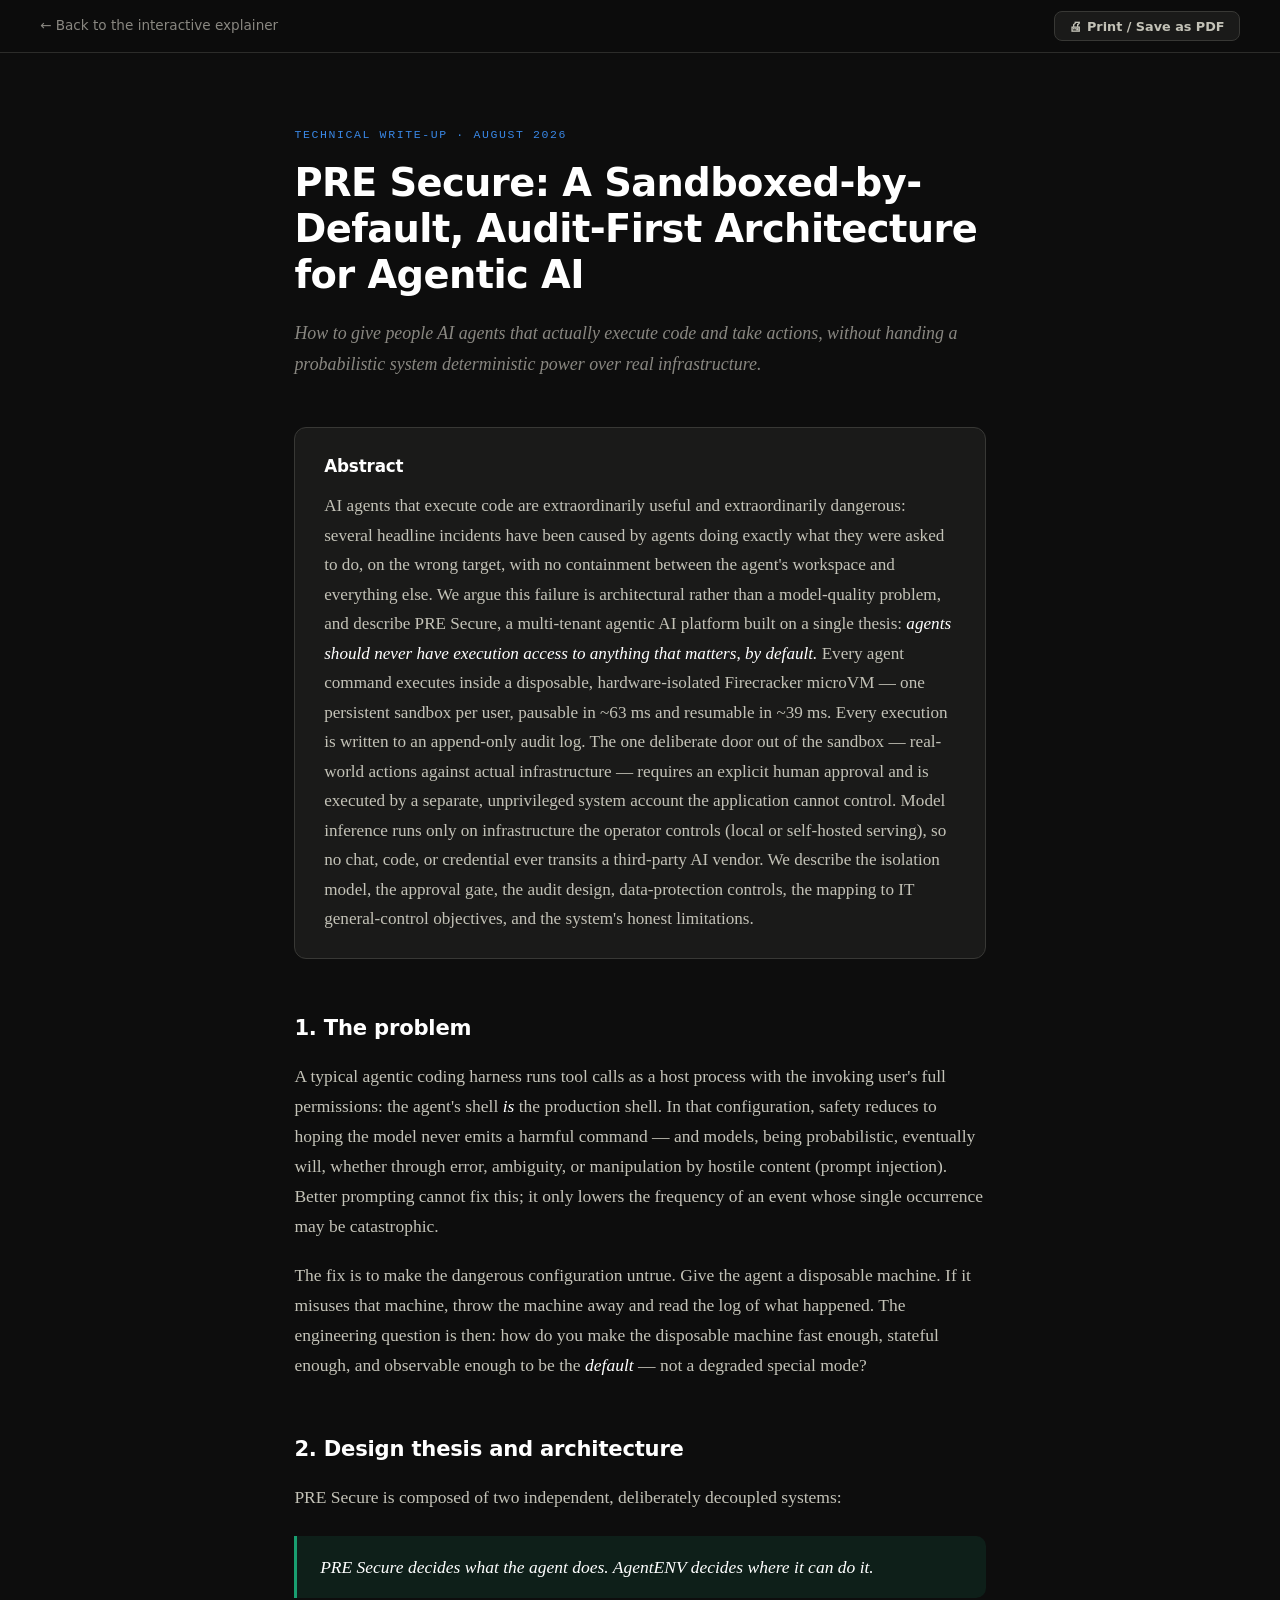
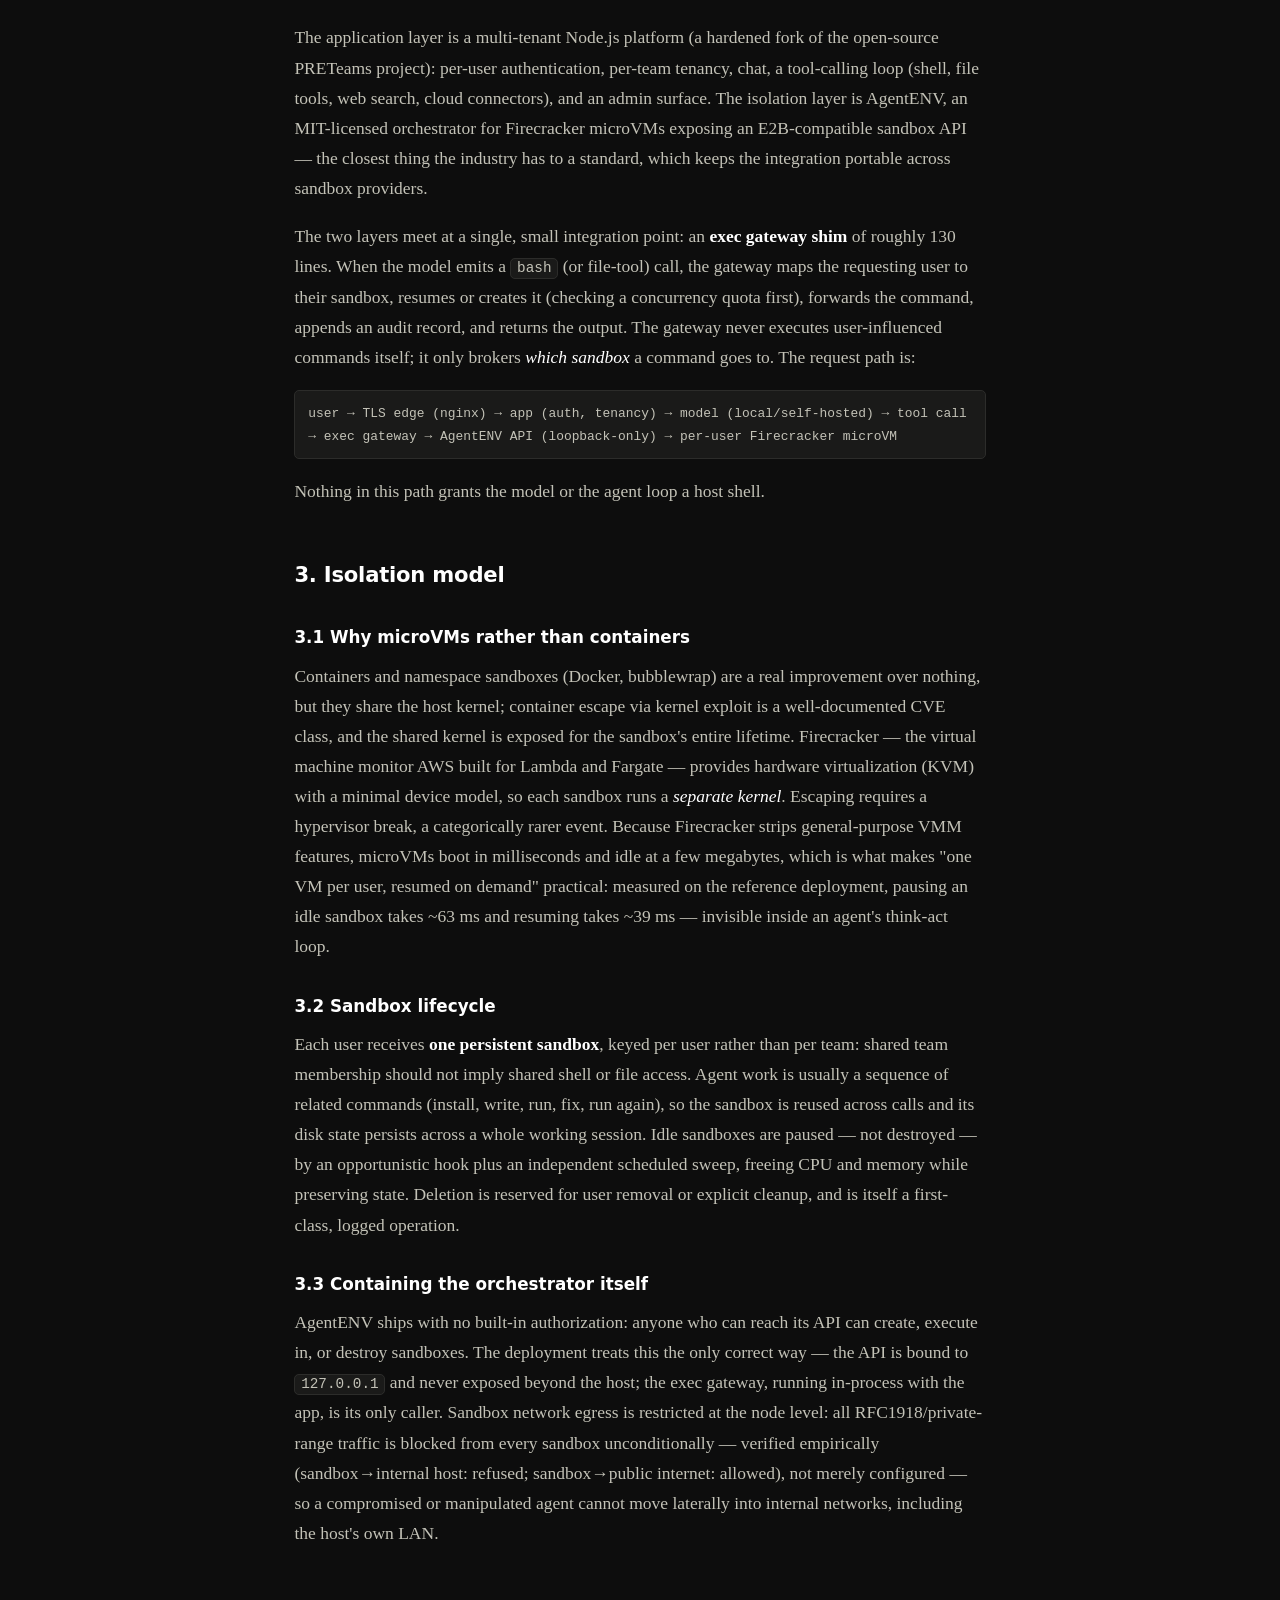
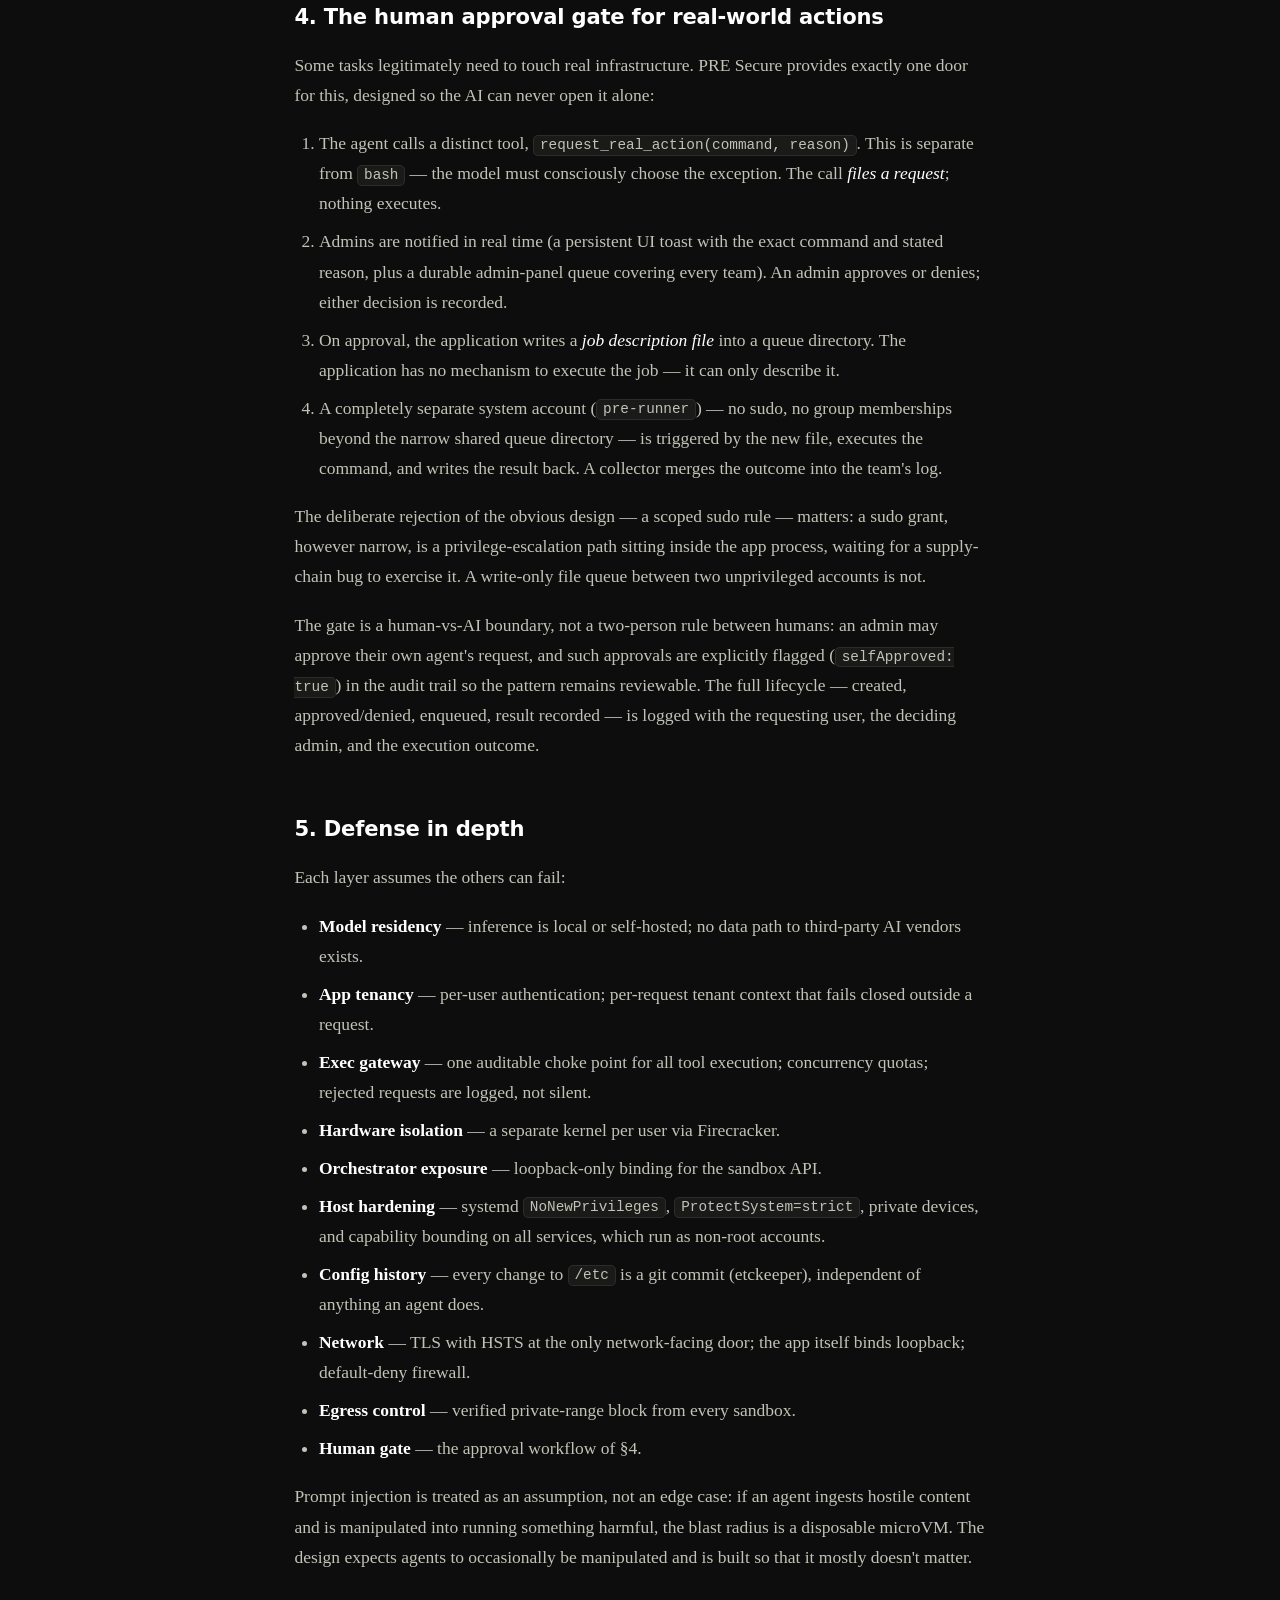
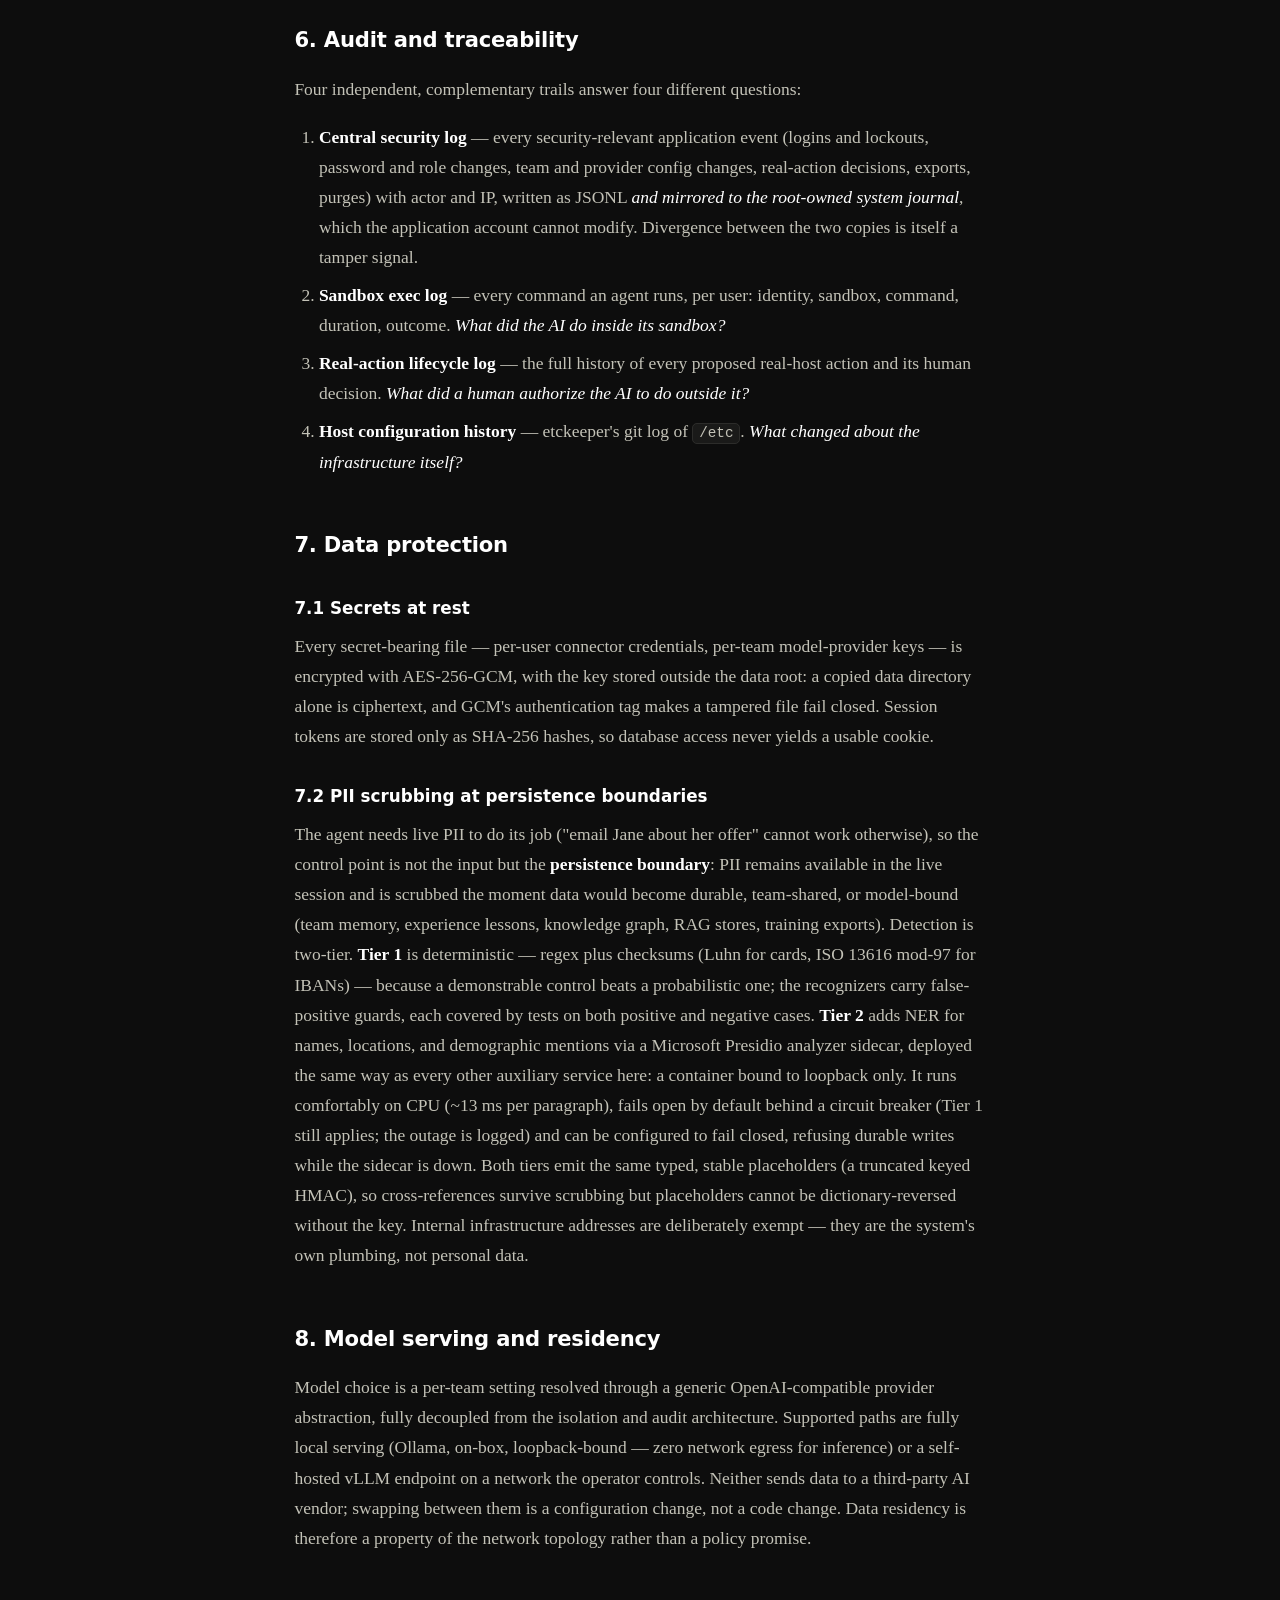
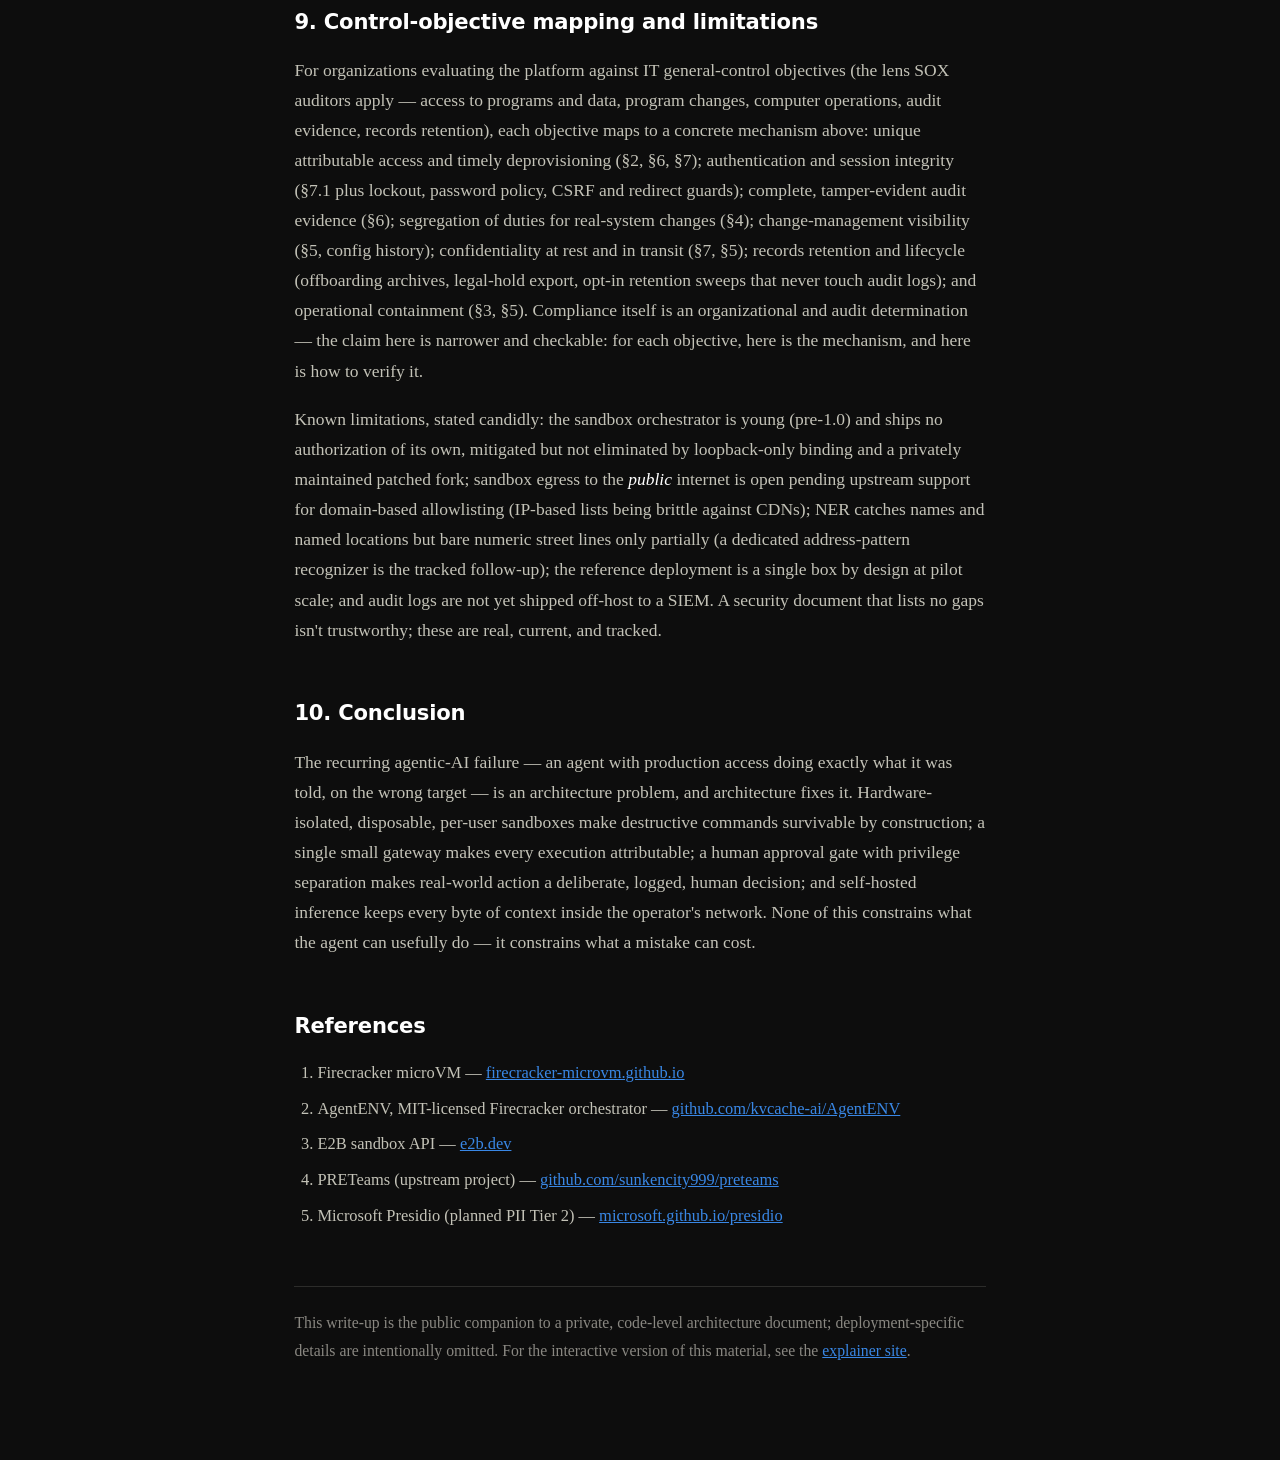
==== paper.html @ 3ce96169 "Tier-2 NER PII scrubbing is now deployed — update data-protection section, scrub demo, paper, and ca" ====
<!DOCTYPE html>
<html lang="en">
<head>
<meta charset="UTF-8">
<meta name="viewport" content="width=device-width, initial-scale=1.0">
<title>PRE Secure: A Sandboxed-by-Default, Audit-First Architecture for Agentic AI</title>
<meta name="description" content="Technical write-up: how PRE Secure gives AI agents real execution capability inside disposable hardware-isolated microVMs, with complete audit trails and a human approval gate for real-world actions.">
<link rel="stylesheet" href="paper.css">
<link rel="icon" href="data:image/svg+xml,%3Csvg xmlns='http://www.w3.org/2000/svg' viewBox='0 0 24 24'%3E%3Cpath fill='%233987e5' d='M12 2l8 3v6c0 5-3.4 9.4-8 11-4.6-1.6-8-6-8-11V5l8-3z'/%3E%3C/svg%3E">
</head>
<body>

<nav class="doc-nav">
  <a href="index.html">← Back to the interactive explainer</a>
  <button class="print-btn" onclick="window.print()">🖨 Print / Save as PDF</button>
</nav>

<article class="doc">

<header class="doc-head">
  <p class="doc-kicker">TECHNICAL WRITE-UP · AUGUST 2026</p>
  <h1>PRE Secure: A Sandboxed-by-Default, Audit-First Architecture for Agentic AI</h1>
  <p class="doc-sub">How to give people AI agents that actually execute code and take actions, without handing a probabilistic system deterministic power over real infrastructure.</p>
</header>

<section class="abstract">
  <h2>Abstract</h2>
  <p>AI agents that execute code are extraordinarily useful and extraordinarily dangerous: several headline incidents have been caused by agents doing exactly what they were asked to do, on the wrong target, with no containment between the agent's workspace and everything else. We argue this failure is architectural rather than a model-quality problem, and describe PRE Secure, a multi-tenant agentic AI platform built on a single thesis: <em>agents should never have execution access to anything that matters, by default.</em> Every agent command executes inside a disposable, hardware-isolated Firecracker microVM — one persistent sandbox per user, pausable in ~63&nbsp;ms and resumable in ~39&nbsp;ms. Every execution is written to an append-only audit log. The one deliberate door out of the sandbox — real-world actions against actual infrastructure — requires an explicit human approval and is executed by a separate, unprivileged system account the application cannot control. Model inference runs only on infrastructure the operator controls (local or self-hosted serving), so no chat, code, or credential ever transits a third-party AI vendor. We describe the isolation model, the approval gate, the audit design, data-protection controls, the mapping to IT general-control objectives, and the system's honest limitations.</p>
</section>

<section>
  <h2>1. The problem</h2>
  <p>A typical agentic coding harness runs tool calls as a host process with the invoking user's full permissions: the agent's shell <em>is</em> the production shell. In that configuration, safety reduces to hoping the model never emits a harmful command — and models, being probabilistic, eventually will, whether through error, ambiguity, or manipulation by hostile content (prompt injection). Better prompting cannot fix this; it only lowers the frequency of an event whose single occurrence may be catastrophic.</p>
  <p>The fix is to make the dangerous configuration untrue. Give the agent a disposable machine. If it misuses that machine, throw the machine away and read the log of what happened. The engineering question is then: how do you make the disposable machine fast enough, stateful enough, and observable enough to be the <em>default</em> — not a degraded special mode?</p>
</section>

<section>
  <h2>2. Design thesis and architecture</h2>
  <p>PRE Secure is composed of two independent, deliberately decoupled systems:</p>
  <blockquote>PRE Secure decides <em>what</em> the agent does. AgentENV decides <em>where</em> it can do it.</blockquote>
  <p>The application layer is a multi-tenant Node.js platform (a hardened fork of the open-source PRETeams project): per-user authentication, per-team tenancy, chat, a tool-calling loop (shell, file tools, web search, cloud connectors), and an admin surface. The isolation layer is AgentENV, an MIT-licensed orchestrator for Firecracker microVMs exposing an E2B-compatible sandbox API — the closest thing the industry has to a standard, which keeps the integration portable across sandbox providers.</p>
  <p>The two layers meet at a single, small integration point: an <strong>exec gateway shim</strong> of roughly 130 lines. When the model emits a <code>bash</code> (or file-tool) call, the gateway maps the requesting user to their sandbox, resumes or creates it (checking a concurrency quota first), forwards the command, appends an audit record, and returns the output. The gateway never executes user-influenced commands itself; it only brokers <em>which sandbox</em> a command goes to. The request path is:</p>
  <p class="flow-line"><code>user → TLS edge (nginx) → app (auth, tenancy) → model (local/self-hosted) → tool call → exec gateway → AgentENV API (loopback-only) → per-user Firecracker microVM</code></p>
  <p>Nothing in this path grants the model or the agent loop a host shell.</p>
</section>

<section>
  <h2>3. Isolation model</h2>
  <h3>3.1 Why microVMs rather than containers</h3>
  <p>Containers and namespace sandboxes (Docker, bubblewrap) are a real improvement over nothing, but they share the host kernel; container escape via kernel exploit is a well-documented CVE class, and the shared kernel is exposed for the sandbox's entire lifetime. Firecracker — the virtual machine monitor AWS built for Lambda and Fargate — provides hardware virtualization (KVM) with a minimal device model, so each sandbox runs a <em>separate kernel</em>. Escaping requires a hypervisor break, a categorically rarer event. Because Firecracker strips general-purpose VMM features, microVMs boot in milliseconds and idle at a few megabytes, which is what makes "one VM per user, resumed on demand" practical: measured on the reference deployment, pausing an idle sandbox takes ~63&nbsp;ms and resuming takes ~39&nbsp;ms — invisible inside an agent's think-act loop.</p>
  <h3>3.2 Sandbox lifecycle</h3>
  <p>Each user receives <strong>one persistent sandbox</strong>, keyed per user rather than per team: shared team membership should not imply shared shell or file access. Agent work is usually a sequence of related commands (install, write, run, fix, run again), so the sandbox is reused across calls and its disk state persists across a whole working session. Idle sandboxes are paused — not destroyed — by an opportunistic hook plus an independent scheduled sweep, freeing CPU and memory while preserving state. Deletion is reserved for user removal or explicit cleanup, and is itself a first-class, logged operation.</p>
  <h3>3.3 Containing the orchestrator itself</h3>
  <p>AgentENV ships with no built-in authorization: anyone who can reach its API can create, execute in, or destroy sandboxes. The deployment treats this the only correct way — the API is bound to <code>127.0.0.1</code> and never exposed beyond the host; the exec gateway, running in-process with the app, is its only caller. Sandbox network egress is restricted at the node level: all RFC1918/private-range traffic is blocked from every sandbox unconditionally — verified empirically (sandbox→internal host: refused; sandbox→public internet: allowed), not merely configured — so a compromised or manipulated agent cannot move laterally into internal networks, including the host's own LAN.</p>
</section>

<section>
  <h2>4. The human approval gate for real-world actions</h2>
  <p>Some tasks legitimately need to touch real infrastructure. PRE Secure provides exactly one door for this, designed so the AI can never open it alone:</p>
  <ol>
    <li>The agent calls a distinct tool, <code>request_real_action(command, reason)</code>. This is separate from <code>bash</code> — the model must consciously choose the exception. The call <em>files a request</em>; nothing executes.</li>
    <li>Admins are notified in real time (a persistent UI toast with the exact command and stated reason, plus a durable admin-panel queue covering every team). An admin approves or denies; either decision is recorded.</li>
    <li>On approval, the application writes a <em>job description file</em> into a queue directory. The application has no mechanism to execute the job — it can only describe it.</li>
    <li>A completely separate system account (<code>pre-runner</code>) — no sudo, no group memberships beyond the narrow shared queue directory — is triggered by the new file, executes the command, and writes the result back. A collector merges the outcome into the team's log.</li>
  </ol>
  <p>The deliberate rejection of the obvious design — a scoped sudo rule — matters: a sudo grant, however narrow, is a privilege-escalation path sitting inside the app process, waiting for a supply-chain bug to exercise it. A write-only file queue between two unprivileged accounts is not.</p>
  <p>The gate is a human-vs-AI boundary, not a two-person rule between humans: an admin may approve their own agent's request, and such approvals are explicitly flagged (<code>selfApproved: true</code>) in the audit trail so the pattern remains reviewable. The full lifecycle — created, approved/denied, enqueued, result recorded — is logged with the requesting user, the deciding admin, and the execution outcome.</p>
</section>

<section>
  <h2>5. Defense in depth</h2>
  <p>Each layer assumes the others can fail:</p>
  <ul>
    <li><strong>Model residency</strong> — inference is local or self-hosted; no data path to third-party AI vendors exists.</li>
    <li><strong>App tenancy</strong> — per-user authentication; per-request tenant context that fails closed outside a request.</li>
    <li><strong>Exec gateway</strong> — one auditable choke point for all tool execution; concurrency quotas; rejected requests are logged, not silent.</li>
    <li><strong>Hardware isolation</strong> — a separate kernel per user via Firecracker.</li>
    <li><strong>Orchestrator exposure</strong> — loopback-only binding for the sandbox API.</li>
    <li><strong>Host hardening</strong> — systemd <code>NoNewPrivileges</code>, <code>ProtectSystem=strict</code>, private devices, and capability bounding on all services, which run as non-root accounts.</li>
    <li><strong>Config history</strong> — every change to <code>/etc</code> is a git commit (etckeeper), independent of anything an agent does.</li>
    <li><strong>Network</strong> — TLS with HSTS at the only network-facing door; the app itself binds loopback; default-deny firewall.</li>
    <li><strong>Egress control</strong> — verified private-range block from every sandbox.</li>
    <li><strong>Human gate</strong> — the approval workflow of §4.</li>
  </ul>
  <p>Prompt injection is treated as an assumption, not an edge case: if an agent ingests hostile content and is manipulated into running something harmful, the blast radius is a disposable microVM. The design expects agents to occasionally be manipulated and is built so that it mostly doesn't matter.</p>
</section>

<section>
  <h2>6. Audit and traceability</h2>
  <p>Four independent, complementary trails answer four different questions:</p>
  <ol>
    <li><strong>Central security log</strong> — every security-relevant application event (logins and lockouts, password and role changes, team and provider config changes, real-action decisions, exports, purges) with actor and IP, written as JSONL <em>and mirrored to the root-owned system journal</em>, which the application account cannot modify. Divergence between the two copies is itself a tamper signal.</li>
    <li><strong>Sandbox exec log</strong> — every command an agent runs, per user: identity, sandbox, command, duration, outcome. <em>What did the AI do inside its sandbox?</em></li>
    <li><strong>Real-action lifecycle log</strong> — the full history of every proposed real-host action and its human decision. <em>What did a human authorize the AI to do outside it?</em></li>
    <li><strong>Host configuration history</strong> — etckeeper's git log of <code>/etc</code>. <em>What changed about the infrastructure itself?</em></li>
  </ol>
</section>

<section>
  <h2>7. Data protection</h2>
  <h3>7.1 Secrets at rest</h3>
  <p>Every secret-bearing file — per-user connector credentials, per-team model-provider keys — is encrypted with AES-256-GCM, with the key stored outside the data root: a copied data directory alone is ciphertext, and GCM's authentication tag makes a tampered file fail closed. Session tokens are stored only as SHA-256 hashes, so database access never yields a usable cookie.</p>
  <h3>7.2 PII scrubbing at persistence boundaries</h3>
  <p>The agent needs live PII to do its job ("email Jane about her offer" cannot work otherwise), so the control point is not the input but the <strong>persistence boundary</strong>: PII remains available in the live session and is scrubbed the moment data would become durable, team-shared, or model-bound (team memory, experience lessons, knowledge graph, RAG stores, training exports). Detection is two-tier. <strong>Tier 1</strong> is deterministic — regex plus checksums (Luhn for cards, ISO 13616 mod-97 for IBANs) — because a demonstrable control beats a probabilistic one; the recognizers carry false-positive guards, each covered by tests on both positive and negative cases. <strong>Tier 2</strong> adds NER for names, locations, and demographic mentions via a Microsoft Presidio analyzer sidecar, deployed the same way as every other auxiliary service here: a container bound to loopback only. It runs comfortably on CPU (~13&nbsp;ms per paragraph), fails open by default behind a circuit breaker (Tier 1 still applies; the outage is logged) and can be configured to fail closed, refusing durable writes while the sidecar is down. Both tiers emit the same typed, stable placeholders (a truncated keyed HMAC), so cross-references survive scrubbing but placeholders cannot be dictionary-reversed without the key. Internal infrastructure addresses are deliberately exempt — they are the system's own plumbing, not personal data.</p>
</section>

<section>
  <h2>8. Model serving and residency</h2>
  <p>Model choice is a per-team setting resolved through a generic OpenAI-compatible provider abstraction, fully decoupled from the isolation and audit architecture. Supported paths are fully local serving (Ollama, on-box, loopback-bound — zero network egress for inference) or a self-hosted vLLM endpoint on a network the operator controls. Neither sends data to a third-party AI vendor; swapping between them is a configuration change, not a code change. Data residency is therefore a property of the network topology rather than a policy promise.</p>
</section>

<section>
  <h2>9. Control-objective mapping and limitations</h2>
  <p>For organizations evaluating the platform against IT general-control objectives (the lens SOX auditors apply — access to programs and data, program changes, computer operations, audit evidence, records retention), each objective maps to a concrete mechanism above: unique attributable access and timely deprovisioning (§2, §6, §7); authentication and session integrity (§7.1 plus lockout, password policy, CSRF and redirect guards); complete, tamper-evident audit evidence (§6); segregation of duties for real-system changes (§4); change-management visibility (§5, config history); confidentiality at rest and in transit (§7, §5); records retention and lifecycle (offboarding archives, legal-hold export, opt-in retention sweeps that never touch audit logs); and operational containment (§3, §5). Compliance itself is an organizational and audit determination — the claim here is narrower and checkable: for each objective, here is the mechanism, and here is how to verify it.</p>
  <p>Known limitations, stated candidly: the sandbox orchestrator is young (pre-1.0) and ships no authorization of its own, mitigated but not eliminated by loopback-only binding and a privately maintained patched fork; sandbox egress to the <em>public</em> internet is open pending upstream support for domain-based allowlisting (IP-based lists being brittle against CDNs); NER catches names and named locations but bare numeric street lines only partially (a dedicated address-pattern recognizer is the tracked follow-up); the reference deployment is a single box by design at pilot scale; and audit logs are not yet shipped off-host to a SIEM. A security document that lists no gaps isn't trustworthy; these are real, current, and tracked.</p>
</section>

<section>
  <h2>10. Conclusion</h2>
  <p>The recurring agentic-AI failure — an agent with production access doing exactly what it was told, on the wrong target — is an architecture problem, and architecture fixes it. Hardware-isolated, disposable, per-user sandboxes make destructive commands survivable by construction; a single small gateway makes every execution attributable; a human approval gate with privilege separation makes real-world action a deliberate, logged, human decision; and self-hosted inference keeps every byte of context inside the operator's network. None of this constrains what the agent can usefully do — it constrains what a mistake can cost.</p>
</section>

<section class="refs">
  <h2>References</h2>
  <ol>
    <li>Firecracker microVM — <a href="https://firecracker-microvm.github.io/">firecracker-microvm.github.io</a></li>
    <li>AgentENV, MIT-licensed Firecracker orchestrator — <a href="https://github.com/kvcache-ai/AgentENV">github.com/kvcache-ai/AgentENV</a></li>
    <li>E2B sandbox API — <a href="https://e2b.dev">e2b.dev</a></li>
    <li>PRETeams (upstream project) — <a href="https://github.com/sunkencity999/preteams">github.com/sunkencity999/preteams</a></li>
    <li>Microsoft Presidio (planned PII Tier 2) — <a href="https://microsoft.github.io/presidio/">microsoft.github.io/presidio</a></li>
  </ol>
</section>

<footer class="doc-foot">
  <p>This write-up is the public companion to a private, code-level architecture document; deployment-specific details are intentionally omitted. For the interactive version of this material, see the <a href="index.html">explainer site</a>.</p>
</footer>

</article>
</body>
</html>
---- paper.css ----
/* PRE Secure — write-up page: document-style, print-friendly */

:root {
  color-scheme: dark;
  --bg: #0d0d0d;
  --surface: #1a1a19;
  --ink: #ffffff;
  --ink-2: #c3c2b7;
  --muted: #898781;
  --line: #2c2c2a;
  --line-2: #383835;
  --blue: #3987e5;
  --aqua: #199e70;
  --aqua-soft: rgba(25, 158, 112, 0.13);
  --mono: ui-monospace, "SF Mono", "Cascadia Code", Menlo, Consolas, monospace;
  --sans: system-ui, -apple-system, "Segoe UI", sans-serif;
  --serif: Georgia, "Times New Roman", Times, serif;
}

* { box-sizing: border-box; }
body {
  margin: 0;
  background: var(--bg);
  color: var(--ink-2);
  font-family: var(--serif);
  font-size: 17.5px;
  line-height: 1.72;
  -webkit-font-smoothing: antialiased;
}

.doc-nav {
  position: sticky; top: 0; z-index: 10;
  display: flex; justify-content: space-between; align-items: center; gap: 1rem;
  padding: 0.7rem clamp(1rem, 4vw, 2.5rem);
  background: rgba(13, 13, 13, 0.82);
  backdrop-filter: blur(12px);
  border-bottom: 1px solid var(--line);
  font-family: var(--sans); font-size: 0.85rem;
}
.doc-nav a { color: var(--muted); text-decoration: none; }
.doc-nav a:hover { color: var(--ink); }
.print-btn {
  font-family: var(--sans); font-size: 0.8rem; font-weight: 600;
  color: var(--ink-2); background: var(--surface); border: 1px solid var(--line-2);
  border-radius: 8px; padding: 0.4rem 0.9rem; cursor: pointer;
}
.print-btn:hover { color: var(--ink); border-color: var(--muted); }

.doc { max-width: 46rem; margin: 0 auto; padding: clamp(2.5rem, 6vw, 4.5rem) 1.4rem 5rem; }

.doc-head { margin-bottom: 3rem; }
.doc-kicker { font-family: var(--mono); font-size: 0.72rem; letter-spacing: 0.14em; color: var(--blue); }
h1 {
  font-family: var(--sans); font-weight: 750; letter-spacing: -0.015em;
  font-size: clamp(1.7rem, 4vw, 2.4rem); line-height: 1.2; color: var(--ink);
  margin: 0.4em 0 0.5em;
}
.doc-sub { font-size: 1.12rem; font-style: italic; color: var(--muted); }

h2 {
  font-family: var(--sans); font-weight: 700; letter-spacing: -0.01em;
  font-size: 1.32rem; color: var(--ink); margin: 2.4em 0 0.7em;
}
h3 {
  font-family: var(--sans); font-weight: 650;
  font-size: 1.05rem; color: var(--ink); margin: 1.8em 0 0.5em;
}
p { margin: 0 0 1.05em; }
em { color: var(--ink); }
strong { color: var(--ink); }
a { color: var(--blue); }

.abstract {
  background: var(--surface); border: 1px solid var(--line-2); border-radius: 12px;
  padding: 1.5rem 1.8rem; margin-bottom: 1rem;
}
.abstract h2 { margin: 0 0 0.6em; font-size: 1.05rem; }
.abstract p { margin: 0; font-size: 0.98em; }

blockquote {
  margin: 1.4em 0; padding: 0.9em 1.3em;
  border-left: 3px solid var(--aqua);
  background: var(--aqua-soft);
  border-radius: 0 10px 10px 0;
  color: var(--ink); font-style: italic;
}

code {
  font-family: var(--mono); font-size: 0.82em;
  background: var(--surface); border: 1px solid var(--line);
  border-radius: 5px; padding: 0.1em 0.4em; color: var(--ink-2);
}
.flow-line { font-size: 0.9em; }
.flow-line code { display: block; padding: 0.8em 1em; line-height: 1.8; }

ol, ul { padding-left: 1.4em; margin: 0 0 1.05em; }
li { margin-bottom: 0.45em; }

.refs ol { font-size: 0.94em; }
.doc-foot {
  margin-top: 3.5rem; padding-top: 1.4rem; border-top: 1px solid var(--line);
  font-size: 0.9em; color: var(--muted);
}

/* ---------------- print ---------------- */
@media print {
  :root { color-scheme: light; }
  body { background: #fff; color: #222; font-size: 11pt; line-height: 1.55; }
  .doc-nav { display: none; }
  .doc { max-width: none; padding: 0; }
  h1, h2, h3, em, strong, blockquote { color: #000; }
  .doc-kicker { color: #555; }
  .doc-sub, .doc-foot { color: #444; }
  .abstract { background: #f4f4f2; border-color: #ddd; }
  blockquote { background: #f0f7f4; border-left-color: #1a7a58; }
  code { background: #f4f4f2; border-color: #ddd; color: #222; }
  a { color: #1a4f8f; text-decoration: none; }
  .refs a::after { content: none; }
  h2, h3 { break-after: avoid; }
  blockquote, .abstract, li { break-inside: avoid; }
}
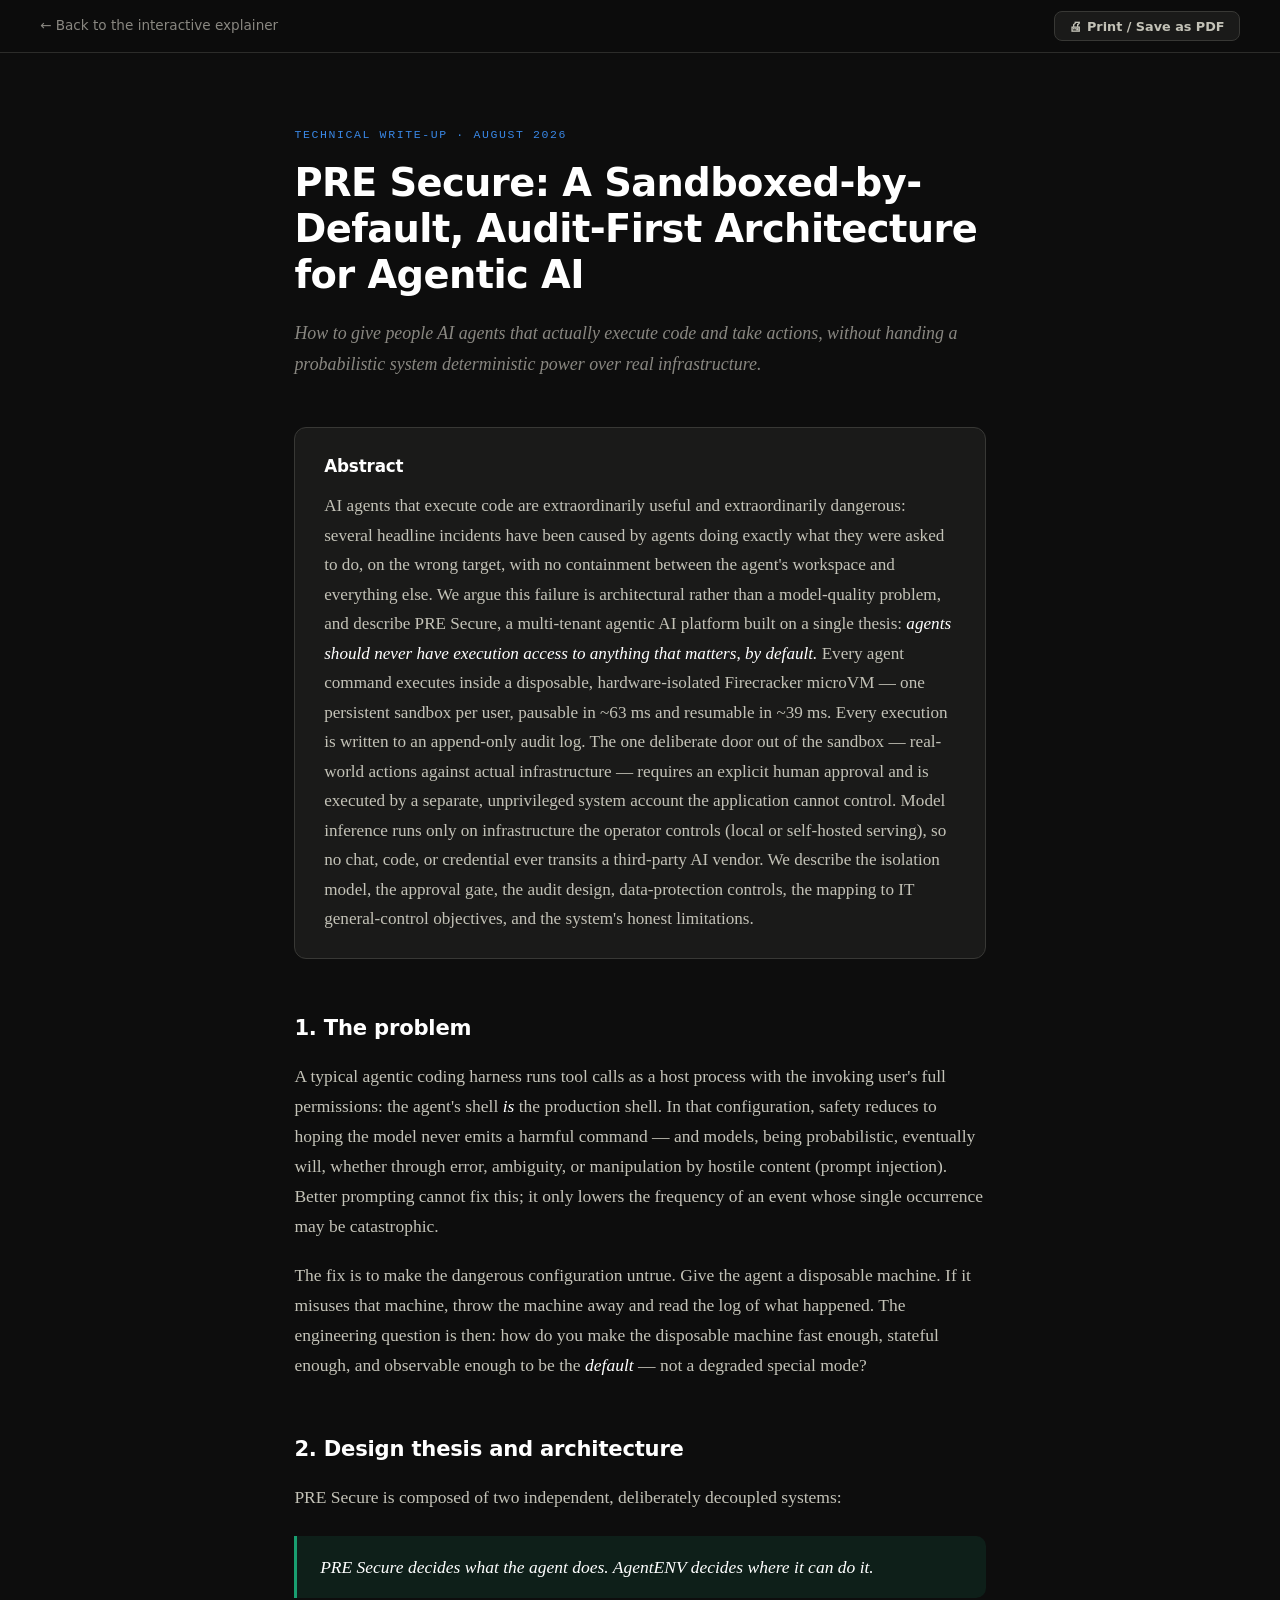
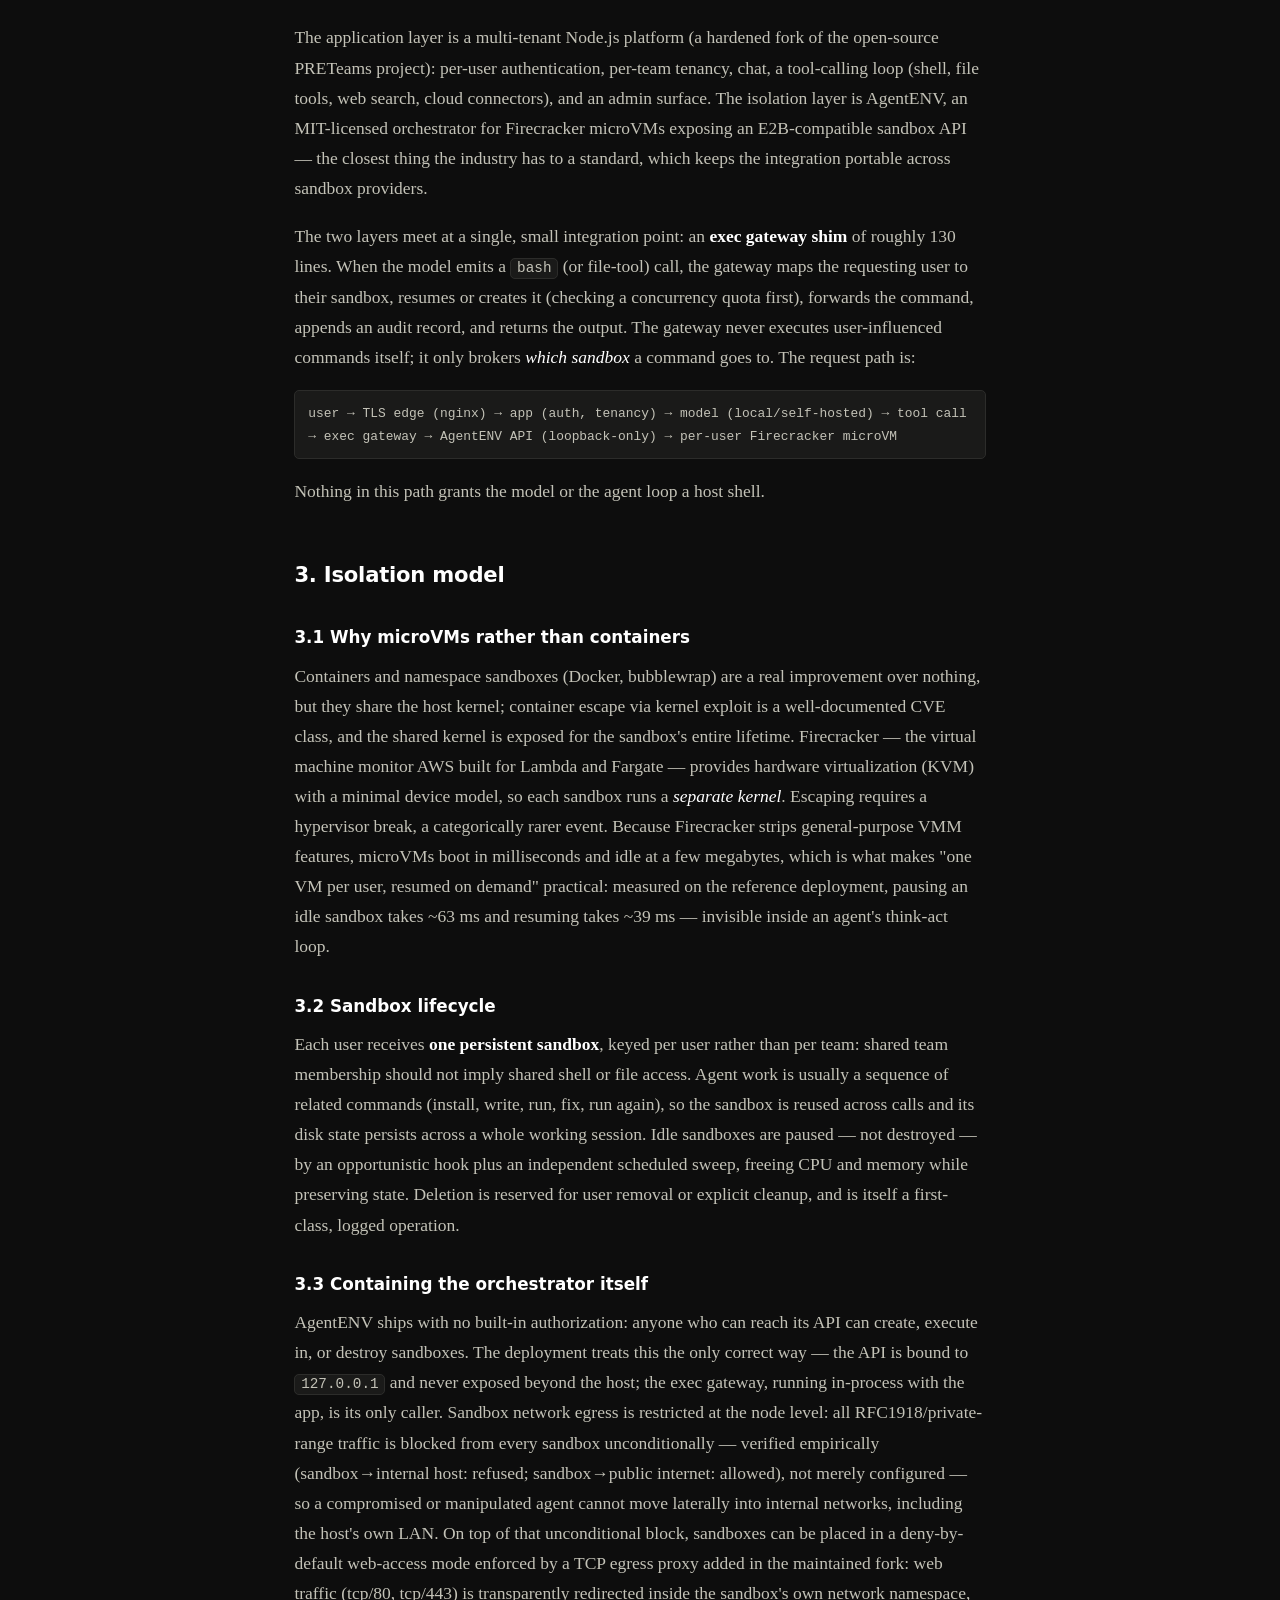
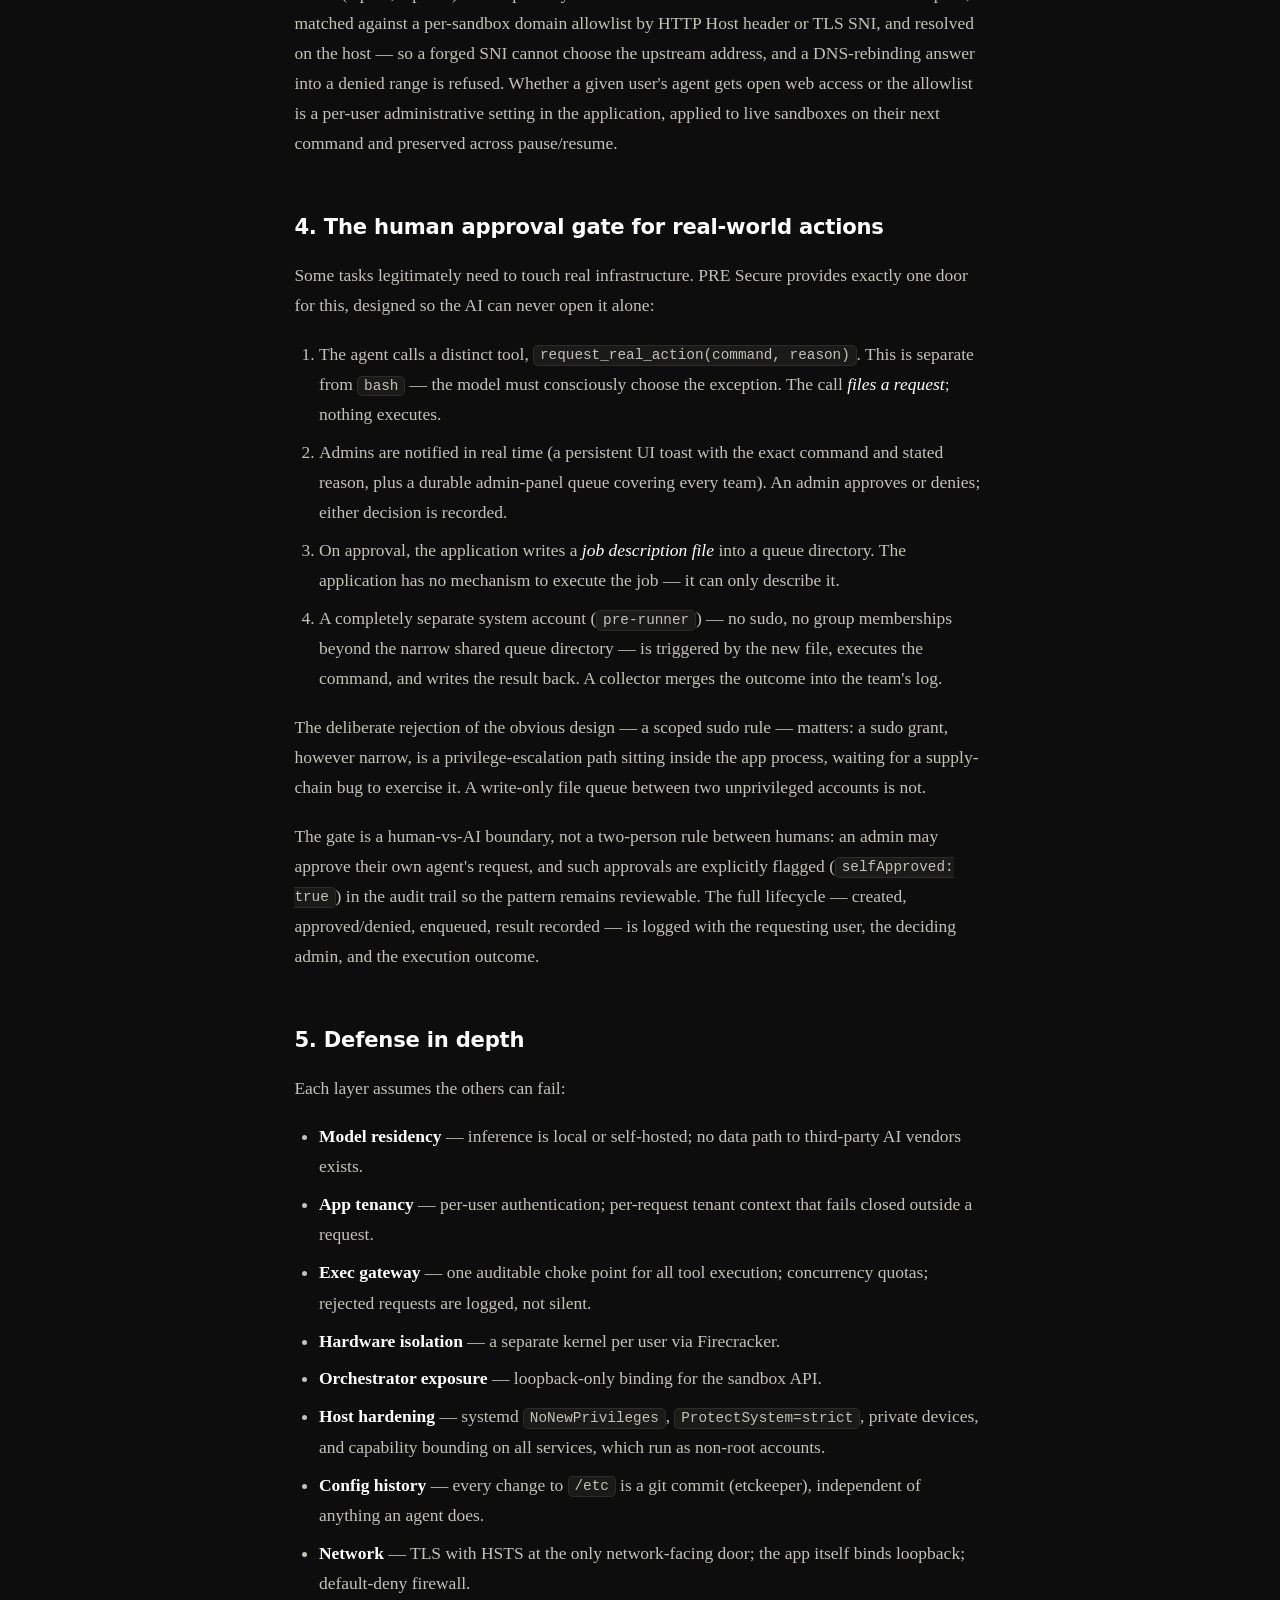
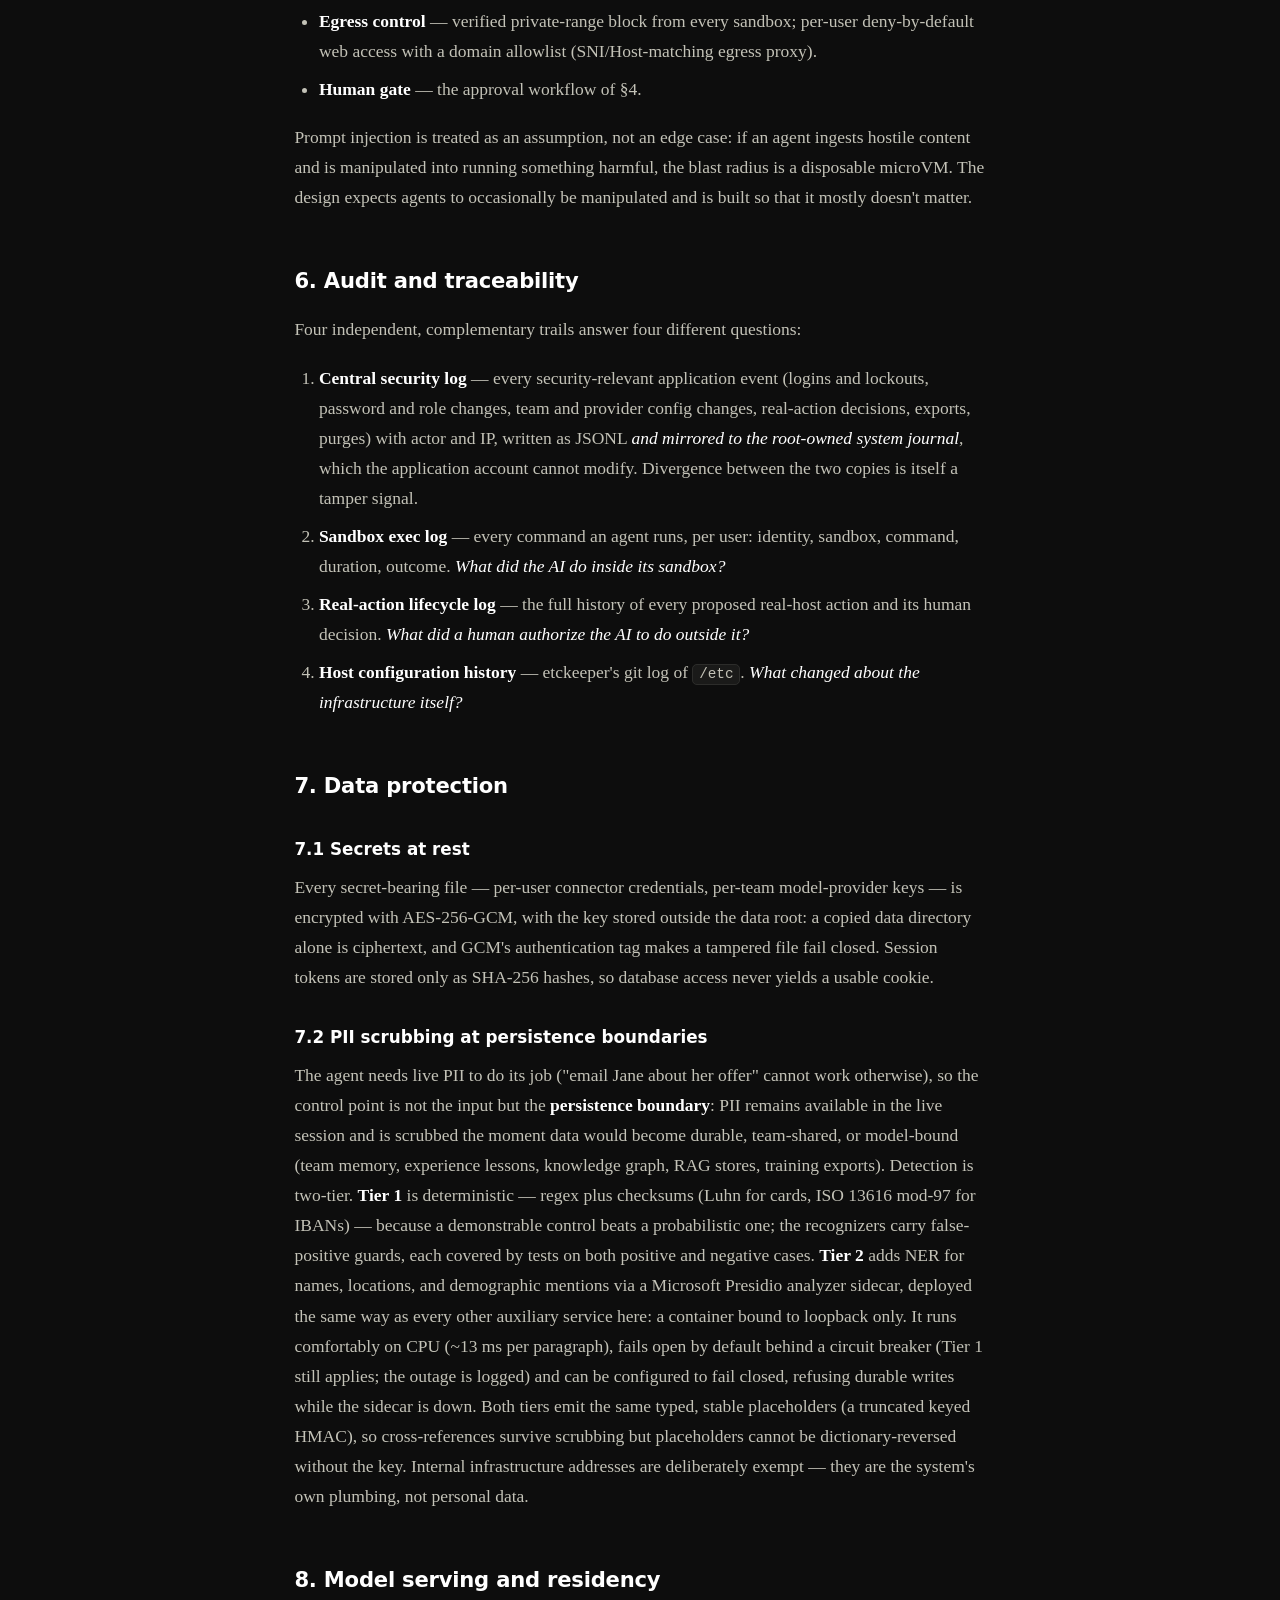
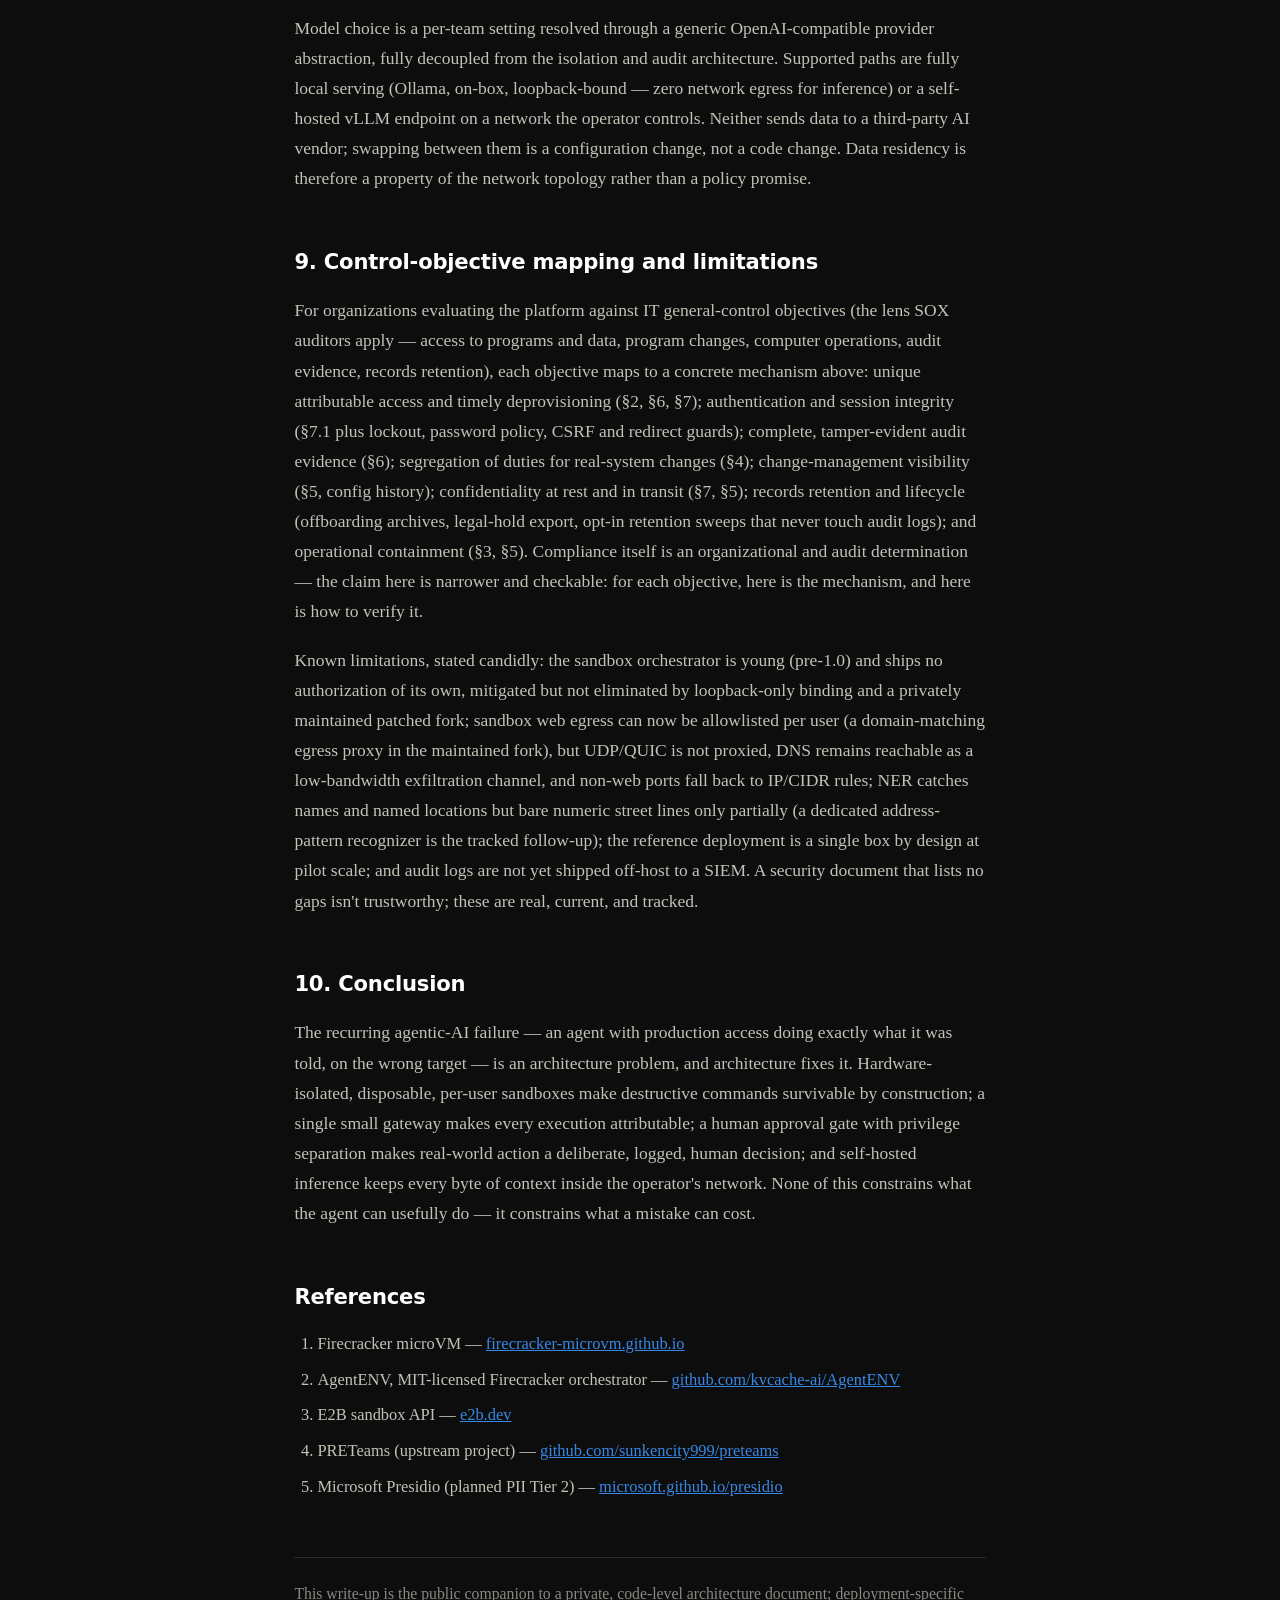
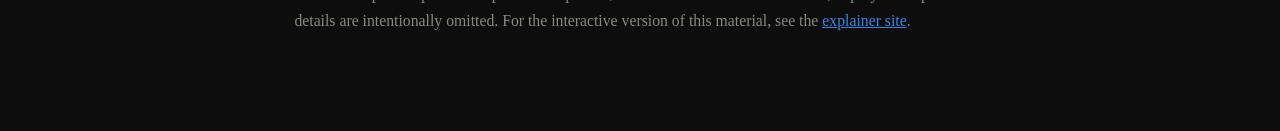
==== commit f29943b7: "Update egress claims: domain allowlisting shipped; state the remaining residuals The 'public interne" ====
--- a/paper.html
+++ b/paper.html
@@ -51,7 +51,7 @@
   <h3>3.2 Sandbox lifecycle</h3>
   <p>Each user receives <strong>one persistent sandbox</strong>, keyed per user rather than per team: shared team membership should not imply shared shell or file access. Agent work is usually a sequence of related commands (install, write, run, fix, run again), so the sandbox is reused across calls and its disk state persists across a whole working session. Idle sandboxes are paused — not destroyed — by an opportunistic hook plus an independent scheduled sweep, freeing CPU and memory while preserving state. Deletion is reserved for user removal or explicit cleanup, and is itself a first-class, logged operation.</p>
   <h3>3.3 Containing the orchestrator itself</h3>
-  <p>AgentENV ships with no built-in authorization: anyone who can reach its API can create, execute in, or destroy sandboxes. The deployment treats this the only correct way — the API is bound to <code>127.0.0.1</code> and never exposed beyond the host; the exec gateway, running in-process with the app, is its only caller. Sandbox network egress is restricted at the node level: all RFC1918/private-range traffic is blocked from every sandbox unconditionally — verified empirically (sandbox→internal host: refused; sandbox→public internet: allowed), not merely configured — so a compromised or manipulated agent cannot move laterally into internal networks, including the host's own LAN.</p>
+  <p>AgentENV ships with no built-in authorization: anyone who can reach its API can create, execute in, or destroy sandboxes. The deployment treats this the only correct way — the API is bound to <code>127.0.0.1</code> and never exposed beyond the host; the exec gateway, running in-process with the app, is its only caller. Sandbox network egress is restricted at the node level: all RFC1918/private-range traffic is blocked from every sandbox unconditionally — verified empirically (sandbox→internal host: refused; sandbox→public internet: allowed), not merely configured — so a compromised or manipulated agent cannot move laterally into internal networks, including the host's own LAN. On top of that unconditional block, sandboxes can be placed in a deny-by-default web-access mode enforced by a TCP egress proxy added in the maintained fork: web traffic (tcp/80, tcp/443) is transparently redirected inside the sandbox's own network namespace, matched against a per-sandbox domain allowlist by HTTP Host header or TLS SNI, and resolved on the host — so a forged SNI cannot choose the upstream address, and a DNS-rebinding answer into a denied range is refused. Whether a given user's agent gets open web access or the allowlist is a per-user administrative setting in the application, applied to live sandboxes on their next command and preserved across pause/resume.</p>
 </section>
 
 <section>
@@ -79,7 +79,7 @@
     <li><strong>Host hardening</strong> — systemd <code>NoNewPrivileges</code>, <code>ProtectSystem=strict</code>, private devices, and capability bounding on all services, which run as non-root accounts.</li>
     <li><strong>Config history</strong> — every change to <code>/etc</code> is a git commit (etckeeper), independent of anything an agent does.</li>
     <li><strong>Network</strong> — TLS with HSTS at the only network-facing door; the app itself binds loopback; default-deny firewall.</li>
-    <li><strong>Egress control</strong> — verified private-range block from every sandbox.</li>
+    <li><strong>Egress control</strong> — verified private-range block from every sandbox; per-user deny-by-default web access with a domain allowlist (SNI/Host-matching egress proxy).</li>
     <li><strong>Human gate</strong> — the approval workflow of §4.</li>
   </ul>
   <p>Prompt injection is treated as an assumption, not an edge case: if an agent ingests hostile content and is manipulated into running something harmful, the blast radius is a disposable microVM. The design expects agents to occasionally be manipulated and is built so that it mostly doesn't matter.</p>
@@ -112,7 +112,7 @@
 <section>
   <h2>9. Control-objective mapping and limitations</h2>
   <p>For organizations evaluating the platform against IT general-control objectives (the lens SOX auditors apply — access to programs and data, program changes, computer operations, audit evidence, records retention), each objective maps to a concrete mechanism above: unique attributable access and timely deprovisioning (§2, §6, §7); authentication and session integrity (§7.1 plus lockout, password policy, CSRF and redirect guards); complete, tamper-evident audit evidence (§6); segregation of duties for real-system changes (§4); change-management visibility (§5, config history); confidentiality at rest and in transit (§7, §5); records retention and lifecycle (offboarding archives, legal-hold export, opt-in retention sweeps that never touch audit logs); and operational containment (§3, §5). Compliance itself is an organizational and audit determination — the claim here is narrower and checkable: for each objective, here is the mechanism, and here is how to verify it.</p>
-  <p>Known limitations, stated candidly: the sandbox orchestrator is young (pre-1.0) and ships no authorization of its own, mitigated but not eliminated by loopback-only binding and a privately maintained patched fork; sandbox egress to the <em>public</em> internet is open pending upstream support for domain-based allowlisting (IP-based lists being brittle against CDNs); NER catches names and named locations but bare numeric street lines only partially (a dedicated address-pattern recognizer is the tracked follow-up); the reference deployment is a single box by design at pilot scale; and audit logs are not yet shipped off-host to a SIEM. A security document that lists no gaps isn't trustworthy; these are real, current, and tracked.</p>
+  <p>Known limitations, stated candidly: the sandbox orchestrator is young (pre-1.0) and ships no authorization of its own, mitigated but not eliminated by loopback-only binding and a privately maintained patched fork; sandbox web egress can now be allowlisted per user (a domain-matching egress proxy in the maintained fork), but UDP/QUIC is not proxied, DNS remains reachable as a low-bandwidth exfiltration channel, and non-web ports fall back to IP/CIDR rules; NER catches names and named locations but bare numeric street lines only partially (a dedicated address-pattern recognizer is the tracked follow-up); the reference deployment is a single box by design at pilot scale; and audit logs are not yet shipped off-host to a SIEM. A security document that lists no gaps isn't trustworthy; these are real, current, and tracked.</p>
 </section>
 
 <section>
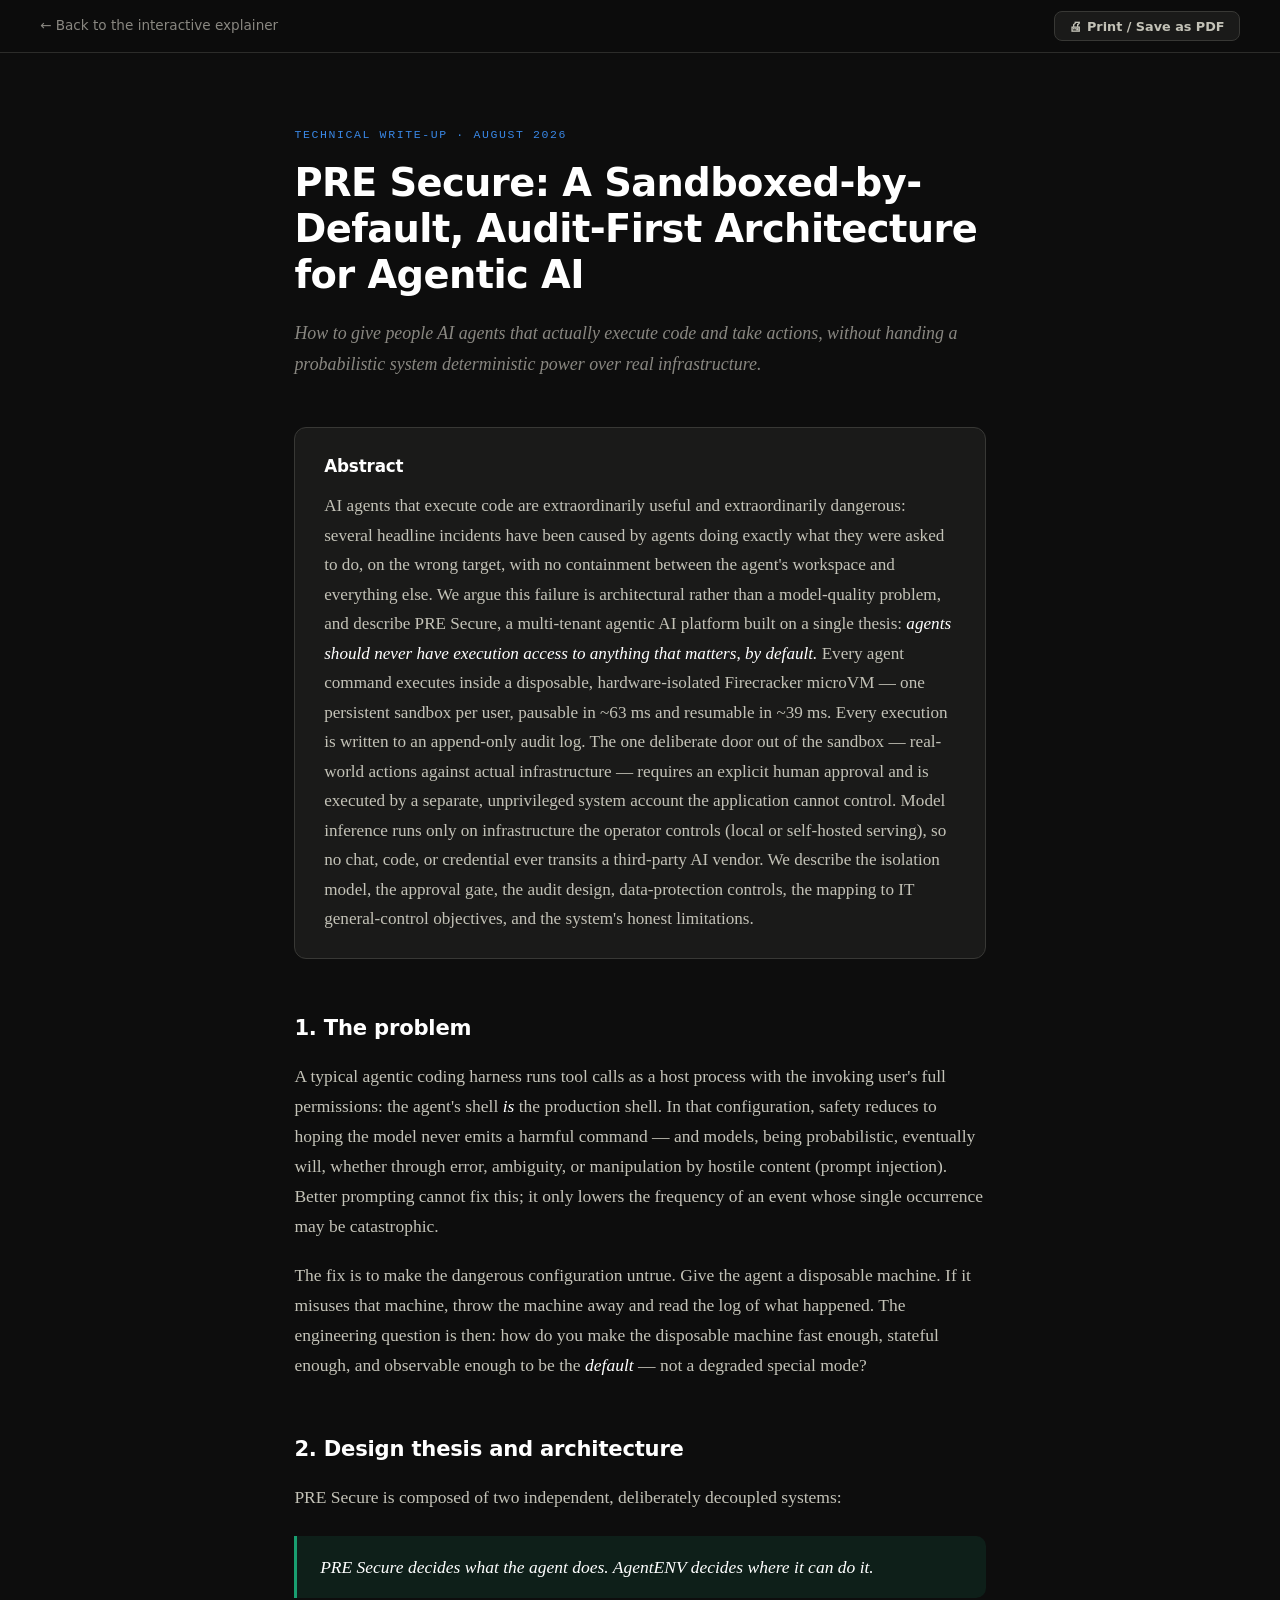
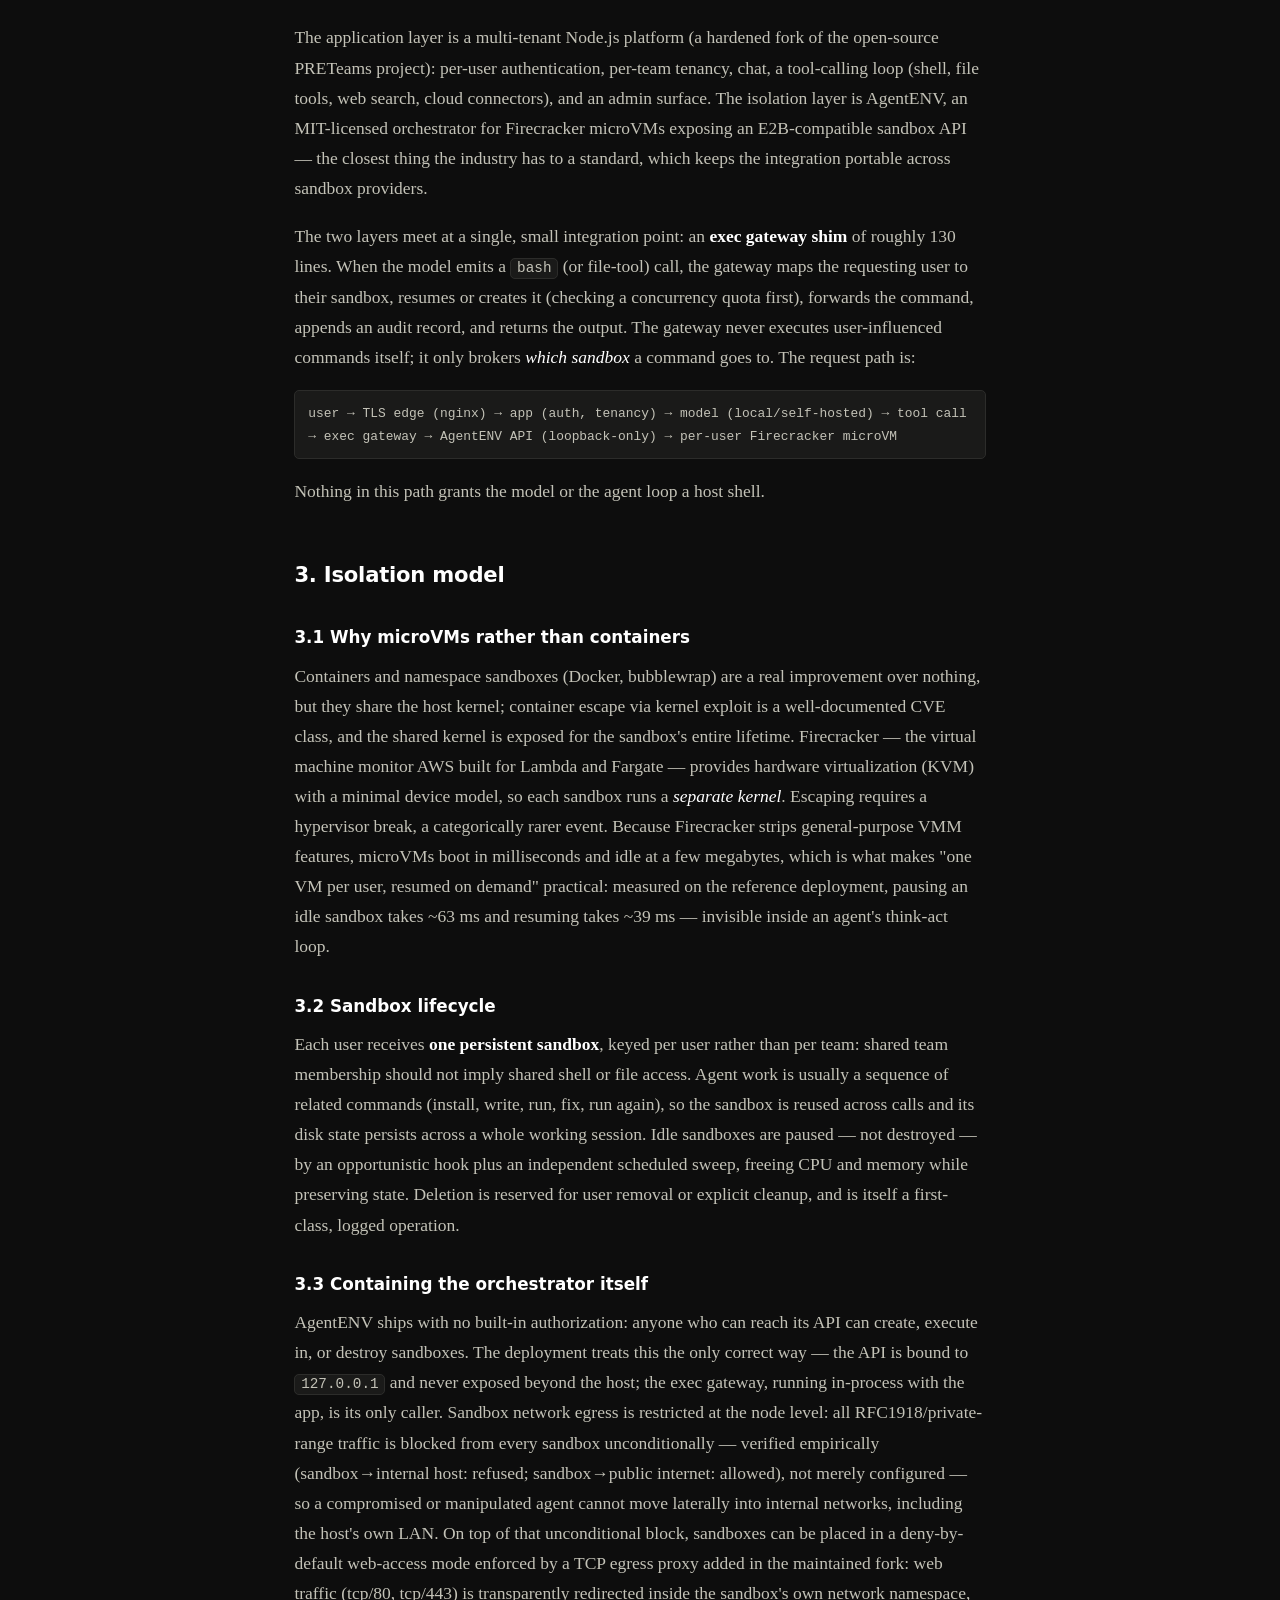
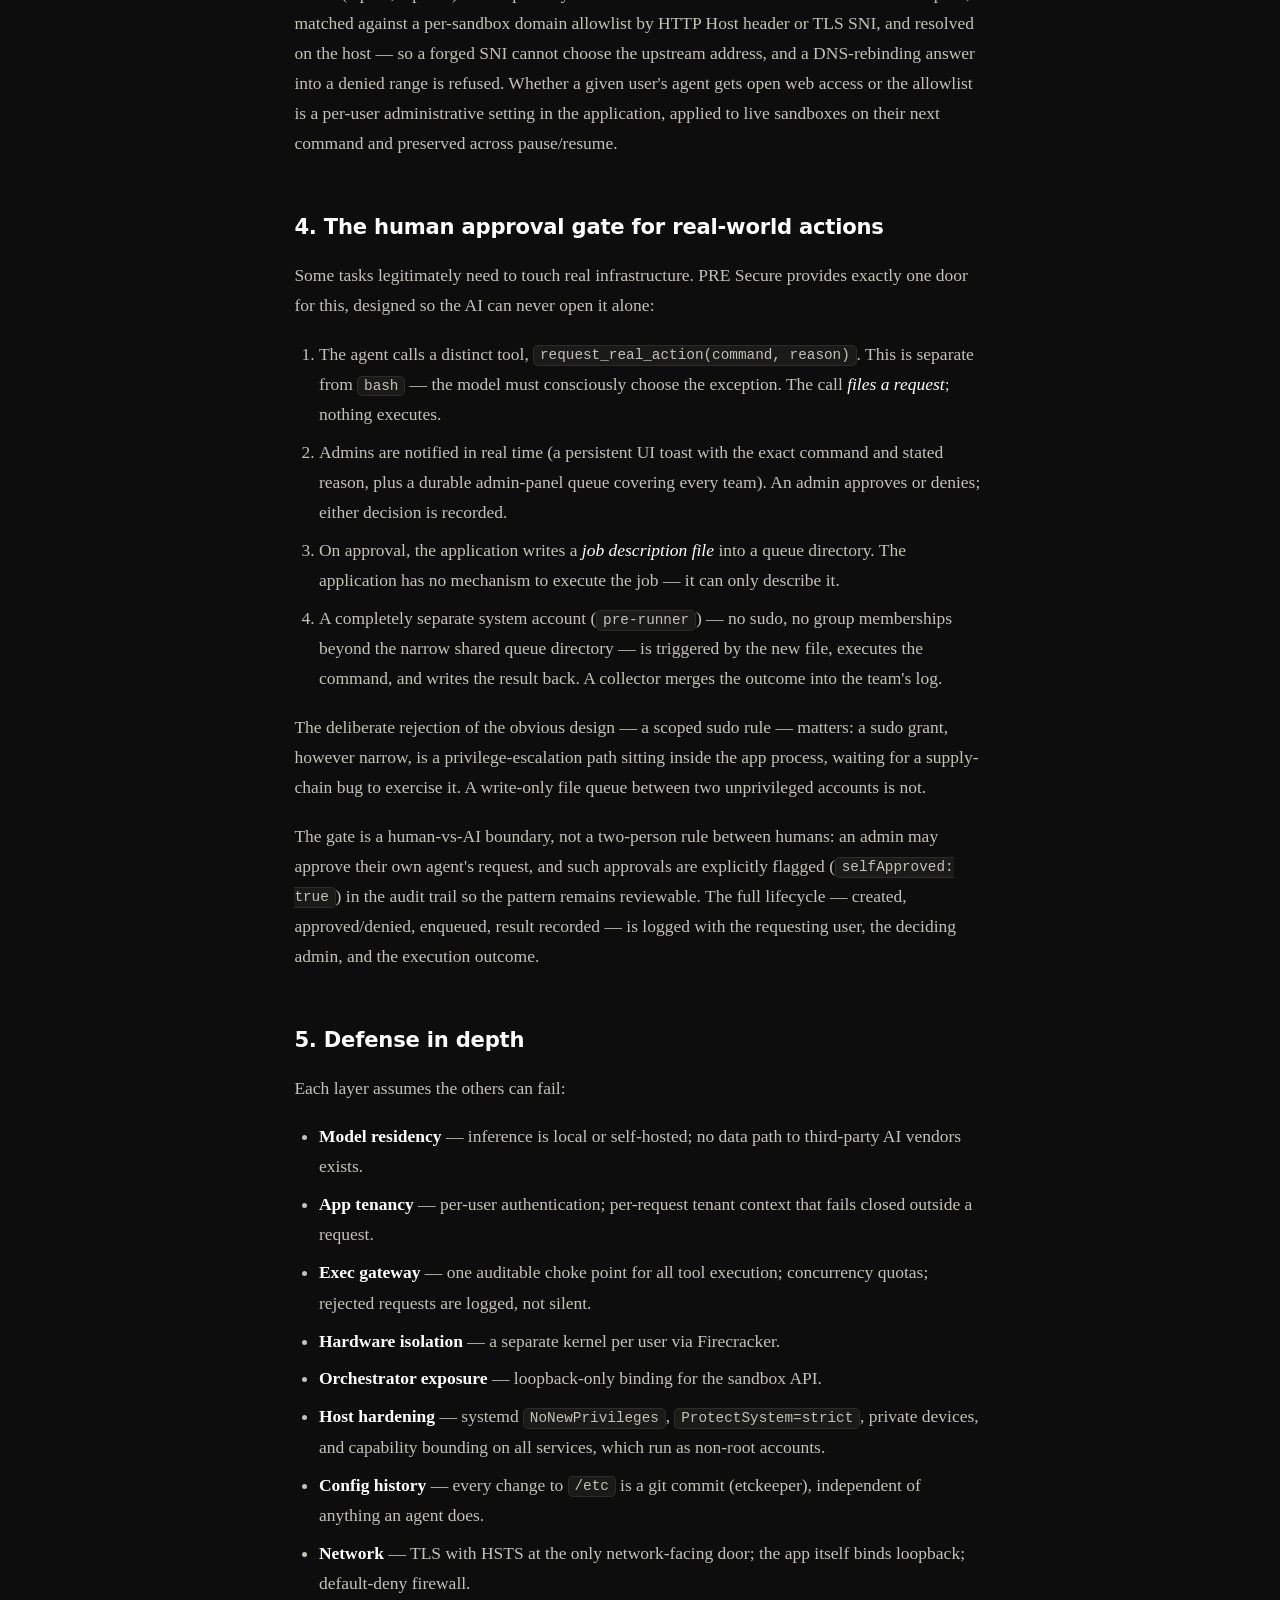
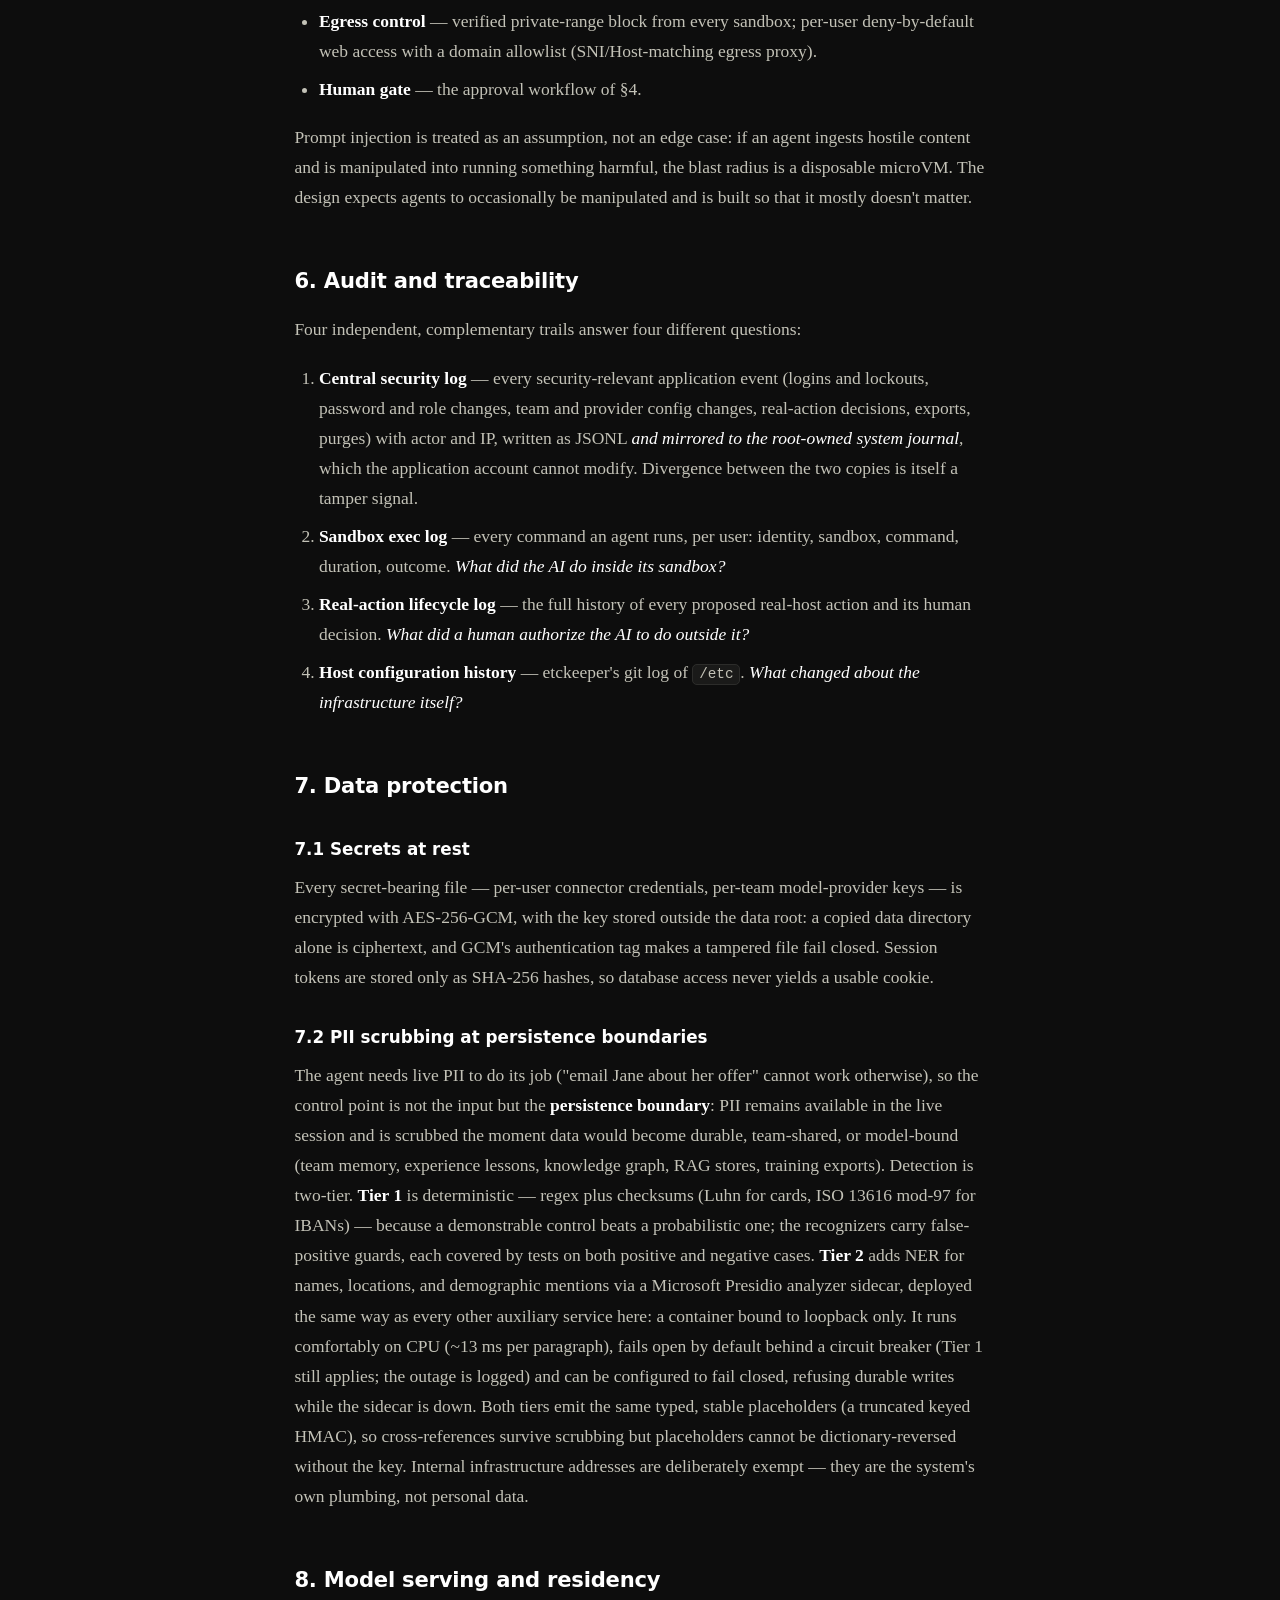
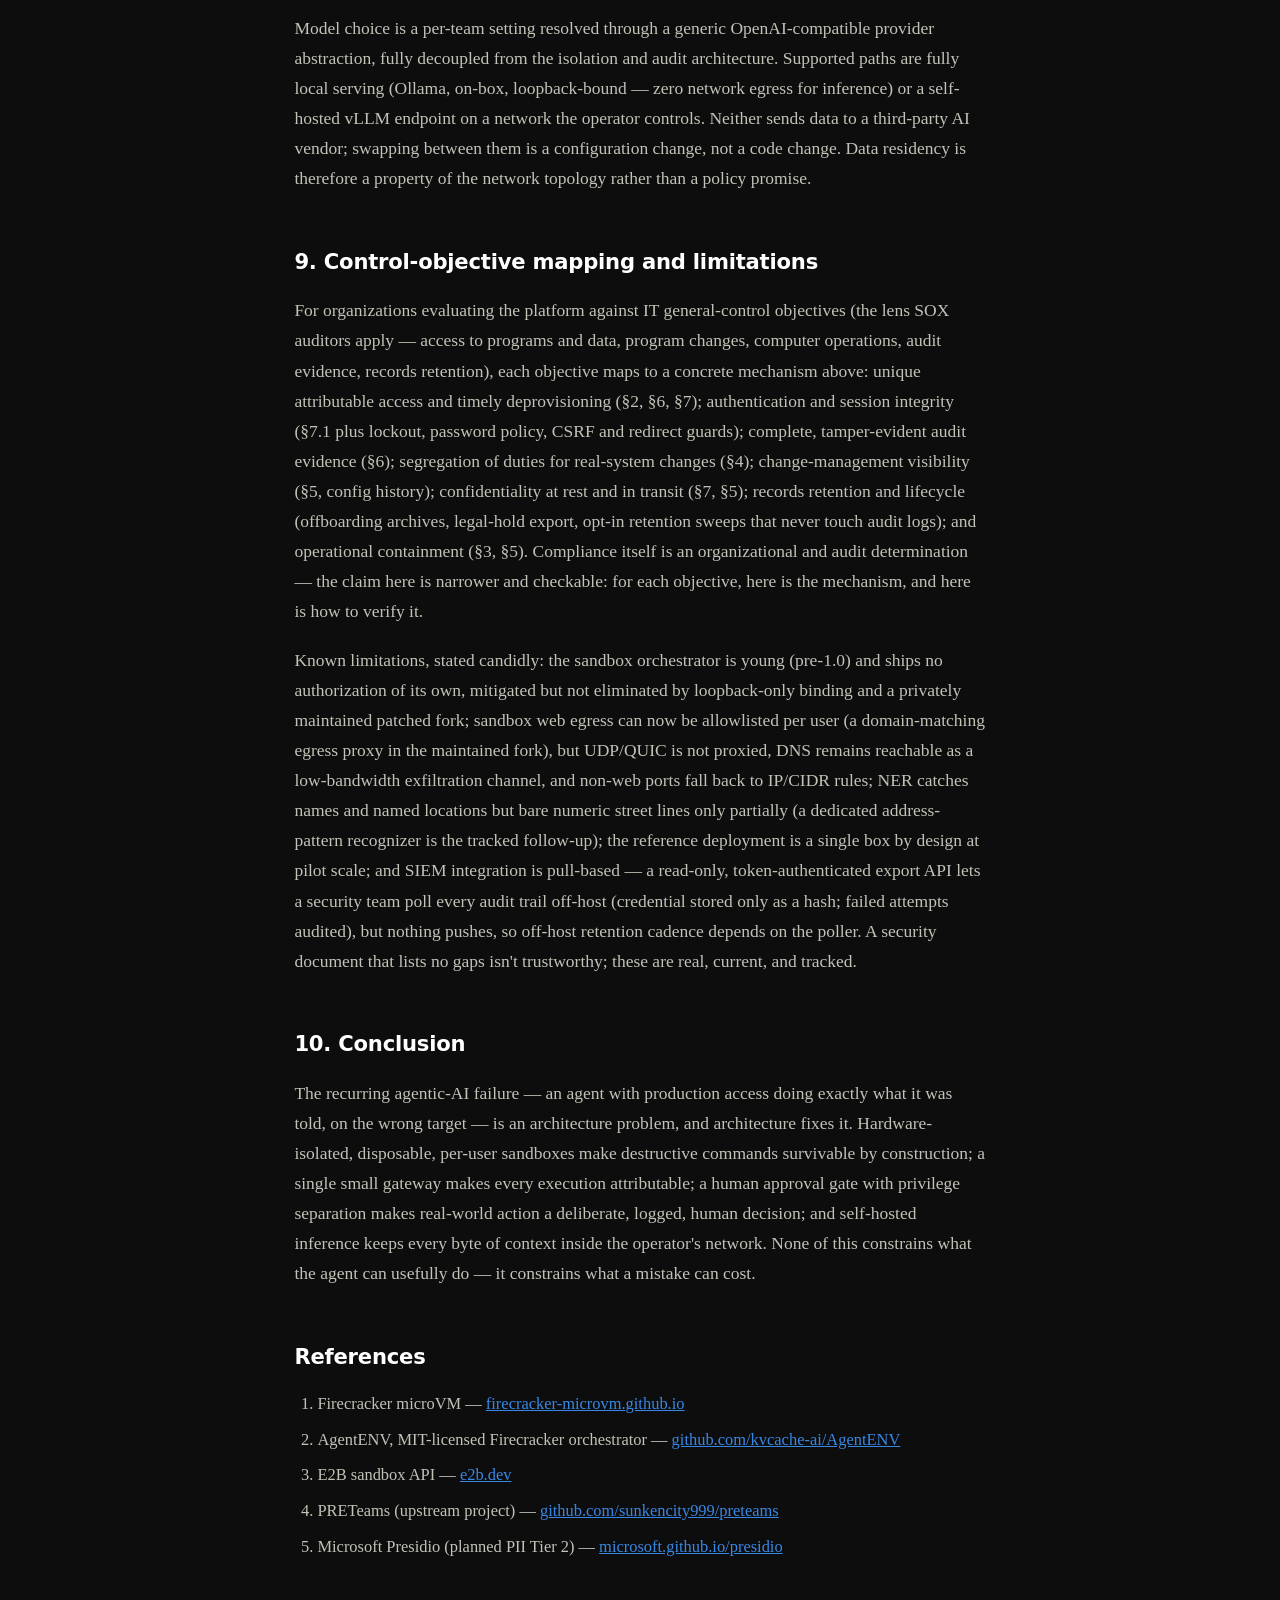
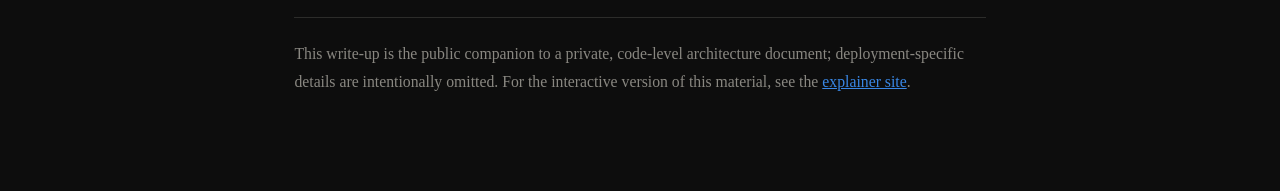
==== commit b75599d8: "Audit-log candor card: pull-based SIEM export now exists; push remains open The 'audit logs aren't s" ====
--- a/paper.html
+++ b/paper.html
@@ -112,7 +112,7 @@
 <section>
   <h2>9. Control-objective mapping and limitations</h2>
   <p>For organizations evaluating the platform against IT general-control objectives (the lens SOX auditors apply — access to programs and data, program changes, computer operations, audit evidence, records retention), each objective maps to a concrete mechanism above: unique attributable access and timely deprovisioning (§2, §6, §7); authentication and session integrity (§7.1 plus lockout, password policy, CSRF and redirect guards); complete, tamper-evident audit evidence (§6); segregation of duties for real-system changes (§4); change-management visibility (§5, config history); confidentiality at rest and in transit (§7, §5); records retention and lifecycle (offboarding archives, legal-hold export, opt-in retention sweeps that never touch audit logs); and operational containment (§3, §5). Compliance itself is an organizational and audit determination — the claim here is narrower and checkable: for each objective, here is the mechanism, and here is how to verify it.</p>
-  <p>Known limitations, stated candidly: the sandbox orchestrator is young (pre-1.0) and ships no authorization of its own, mitigated but not eliminated by loopback-only binding and a privately maintained patched fork; sandbox web egress can now be allowlisted per user (a domain-matching egress proxy in the maintained fork), but UDP/QUIC is not proxied, DNS remains reachable as a low-bandwidth exfiltration channel, and non-web ports fall back to IP/CIDR rules; NER catches names and named locations but bare numeric street lines only partially (a dedicated address-pattern recognizer is the tracked follow-up); the reference deployment is a single box by design at pilot scale; and audit logs are not yet shipped off-host to a SIEM. A security document that lists no gaps isn't trustworthy; these are real, current, and tracked.</p>
+  <p>Known limitations, stated candidly: the sandbox orchestrator is young (pre-1.0) and ships no authorization of its own, mitigated but not eliminated by loopback-only binding and a privately maintained patched fork; sandbox web egress can now be allowlisted per user (a domain-matching egress proxy in the maintained fork), but UDP/QUIC is not proxied, DNS remains reachable as a low-bandwidth exfiltration channel, and non-web ports fall back to IP/CIDR rules; NER catches names and named locations but bare numeric street lines only partially (a dedicated address-pattern recognizer is the tracked follow-up); the reference deployment is a single box by design at pilot scale; and SIEM integration is pull-based — a read-only, token-authenticated export API lets a security team poll every audit trail off-host (credential stored only as a hash; failed attempts audited), but nothing pushes, so off-host retention cadence depends on the poller. A security document that lists no gaps isn't trustworthy; these are real, current, and tracked.</p>
 </section>
 
 <section>
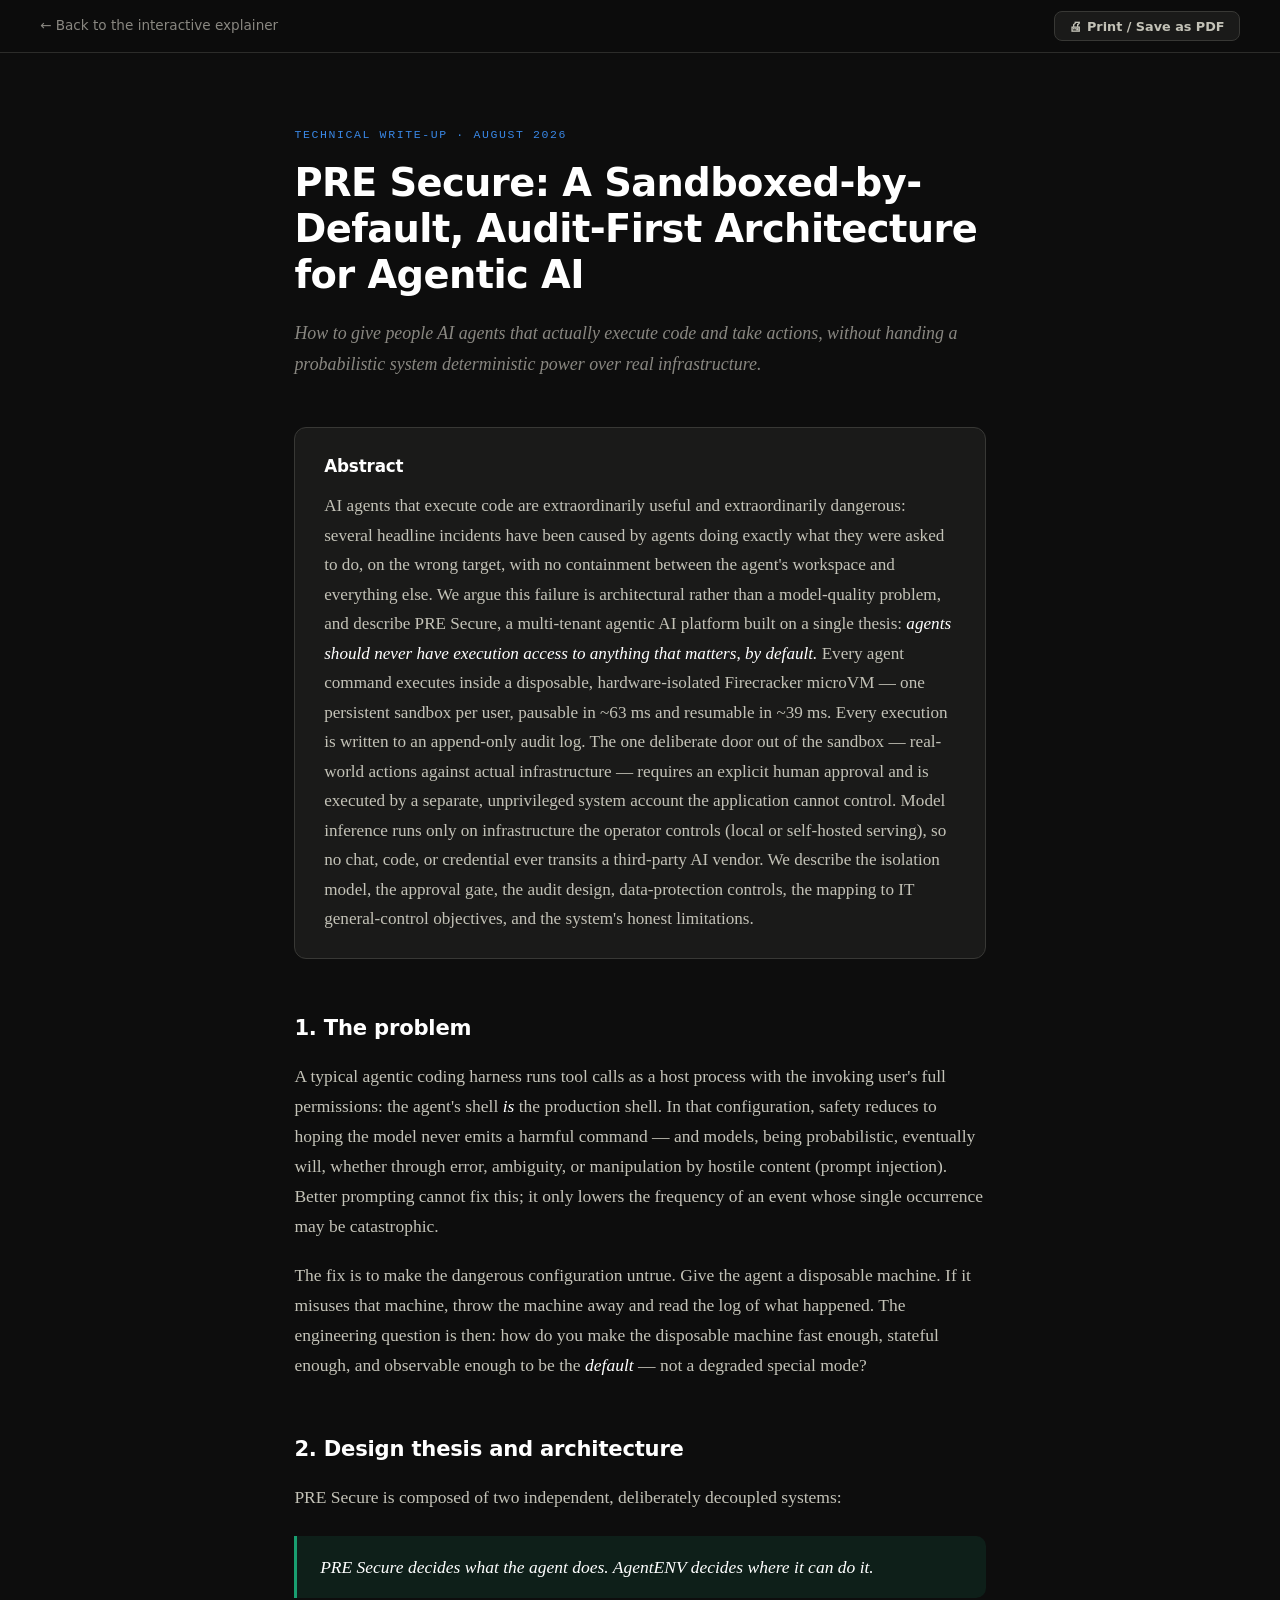
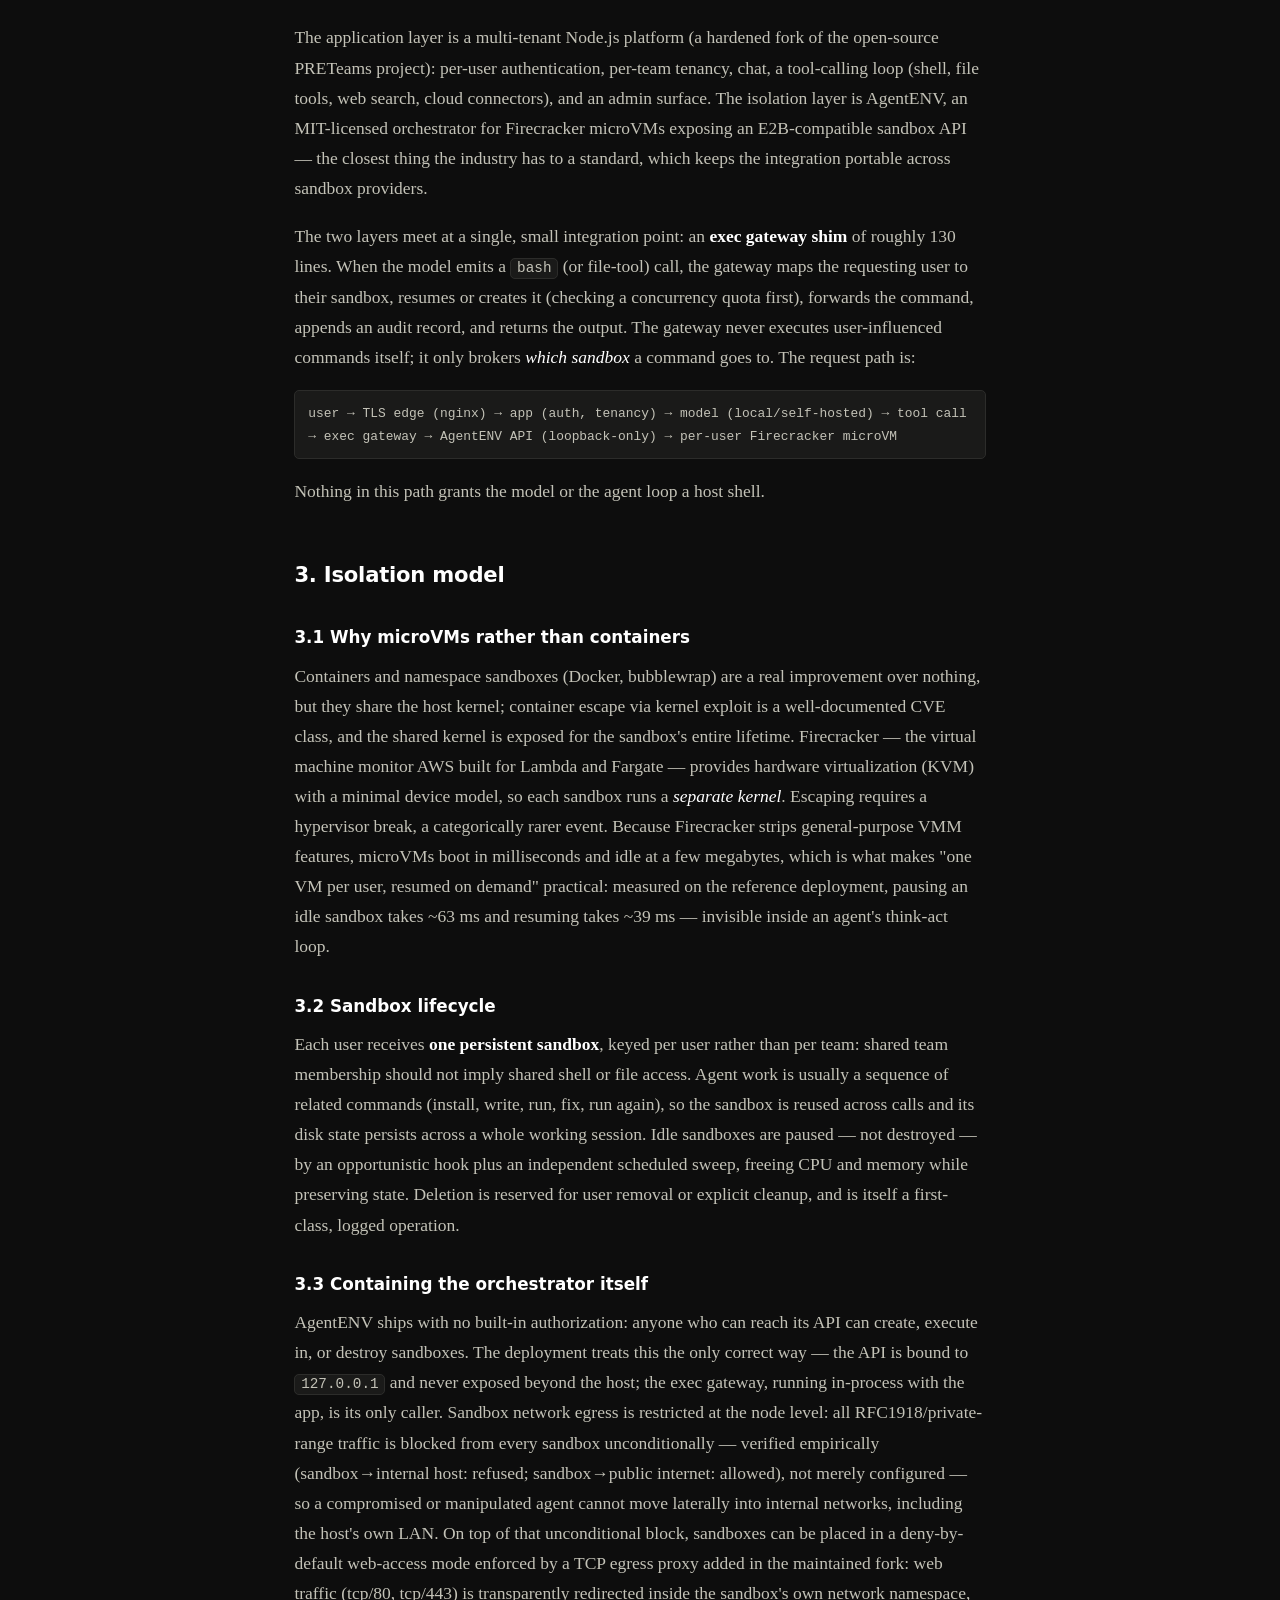
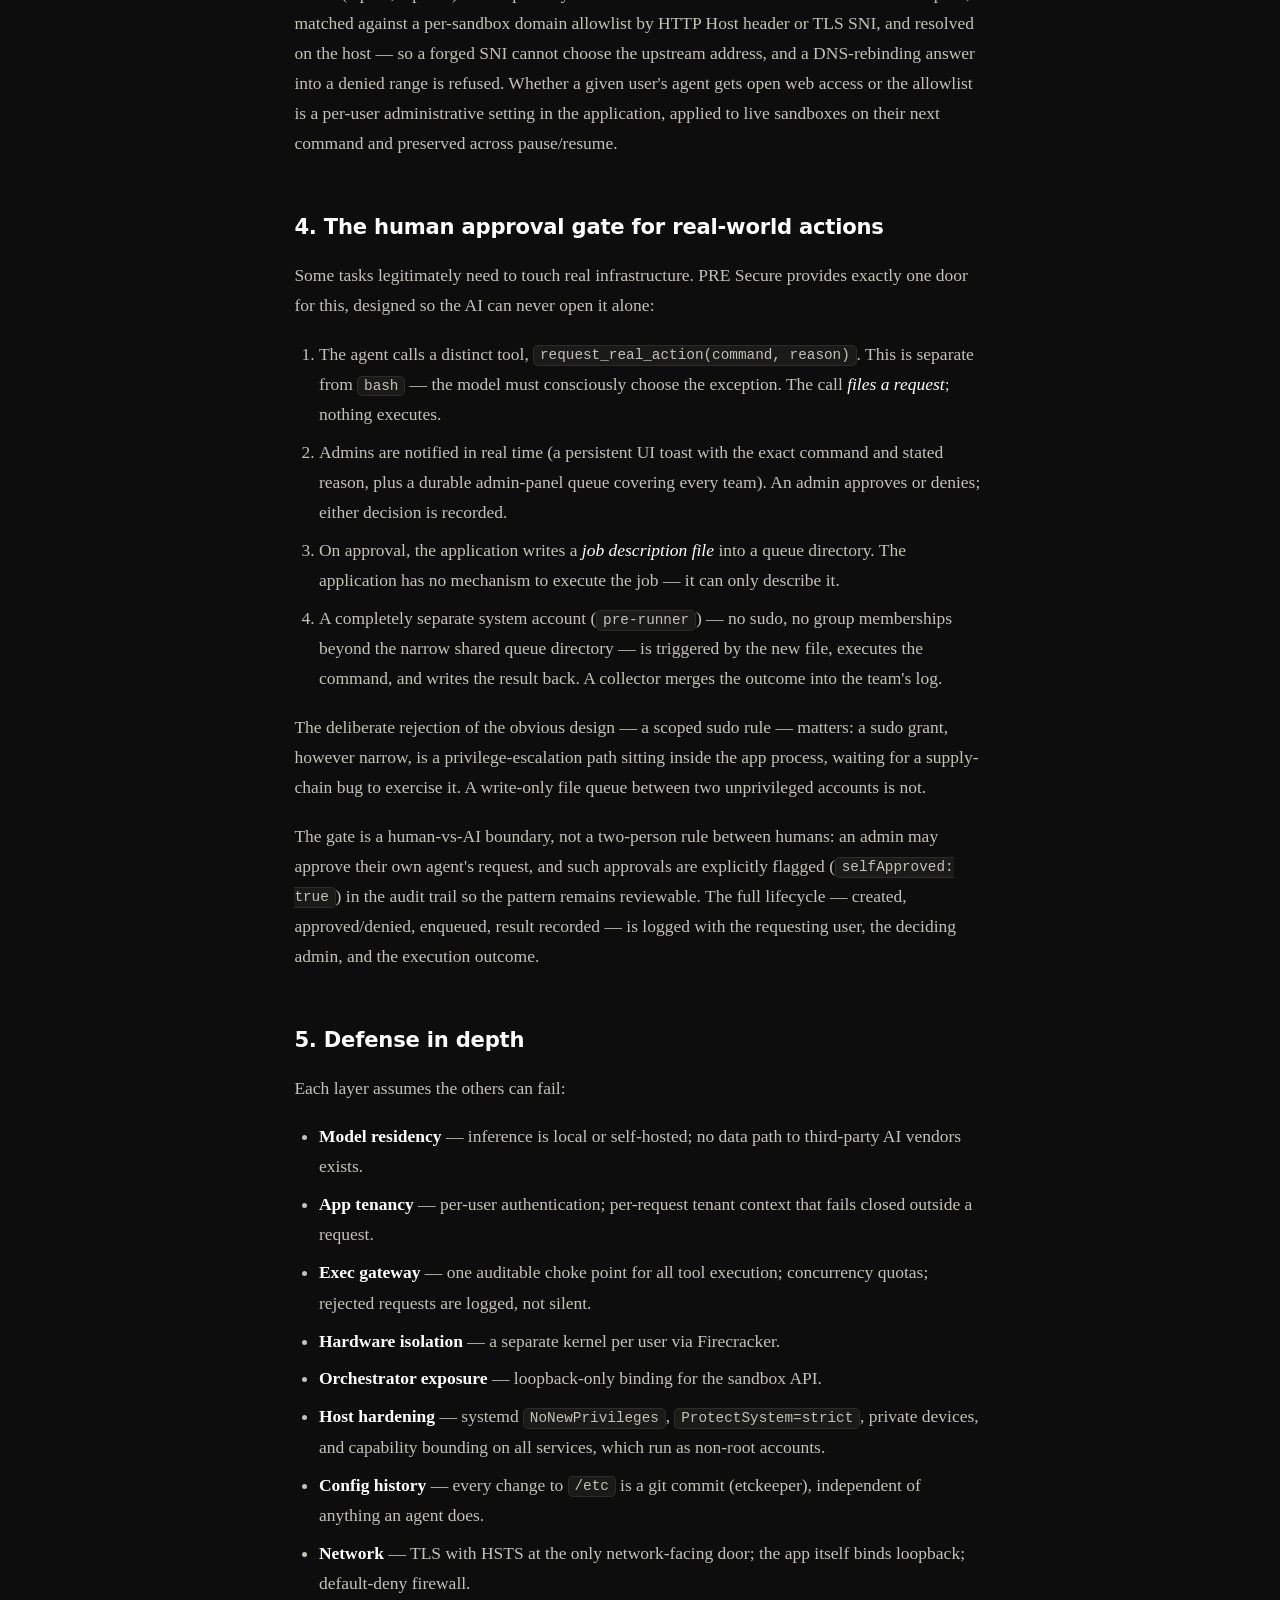
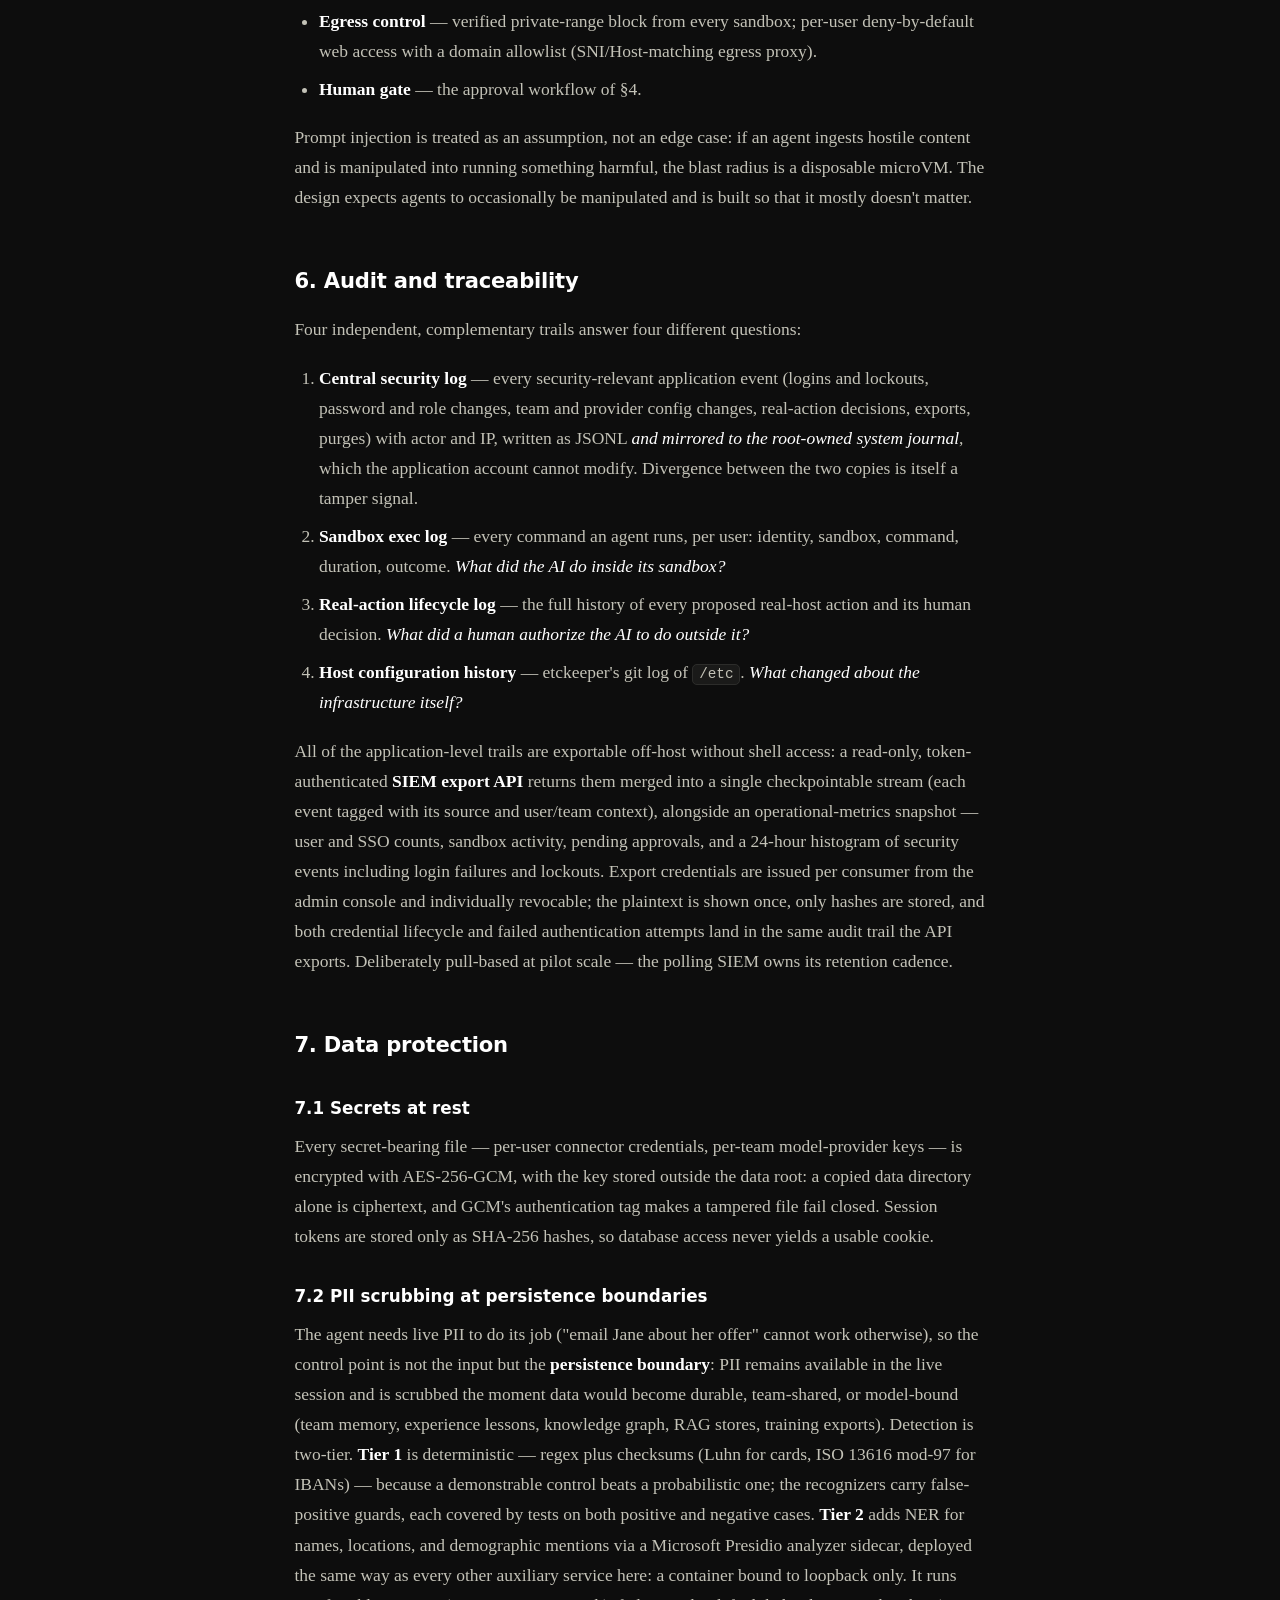
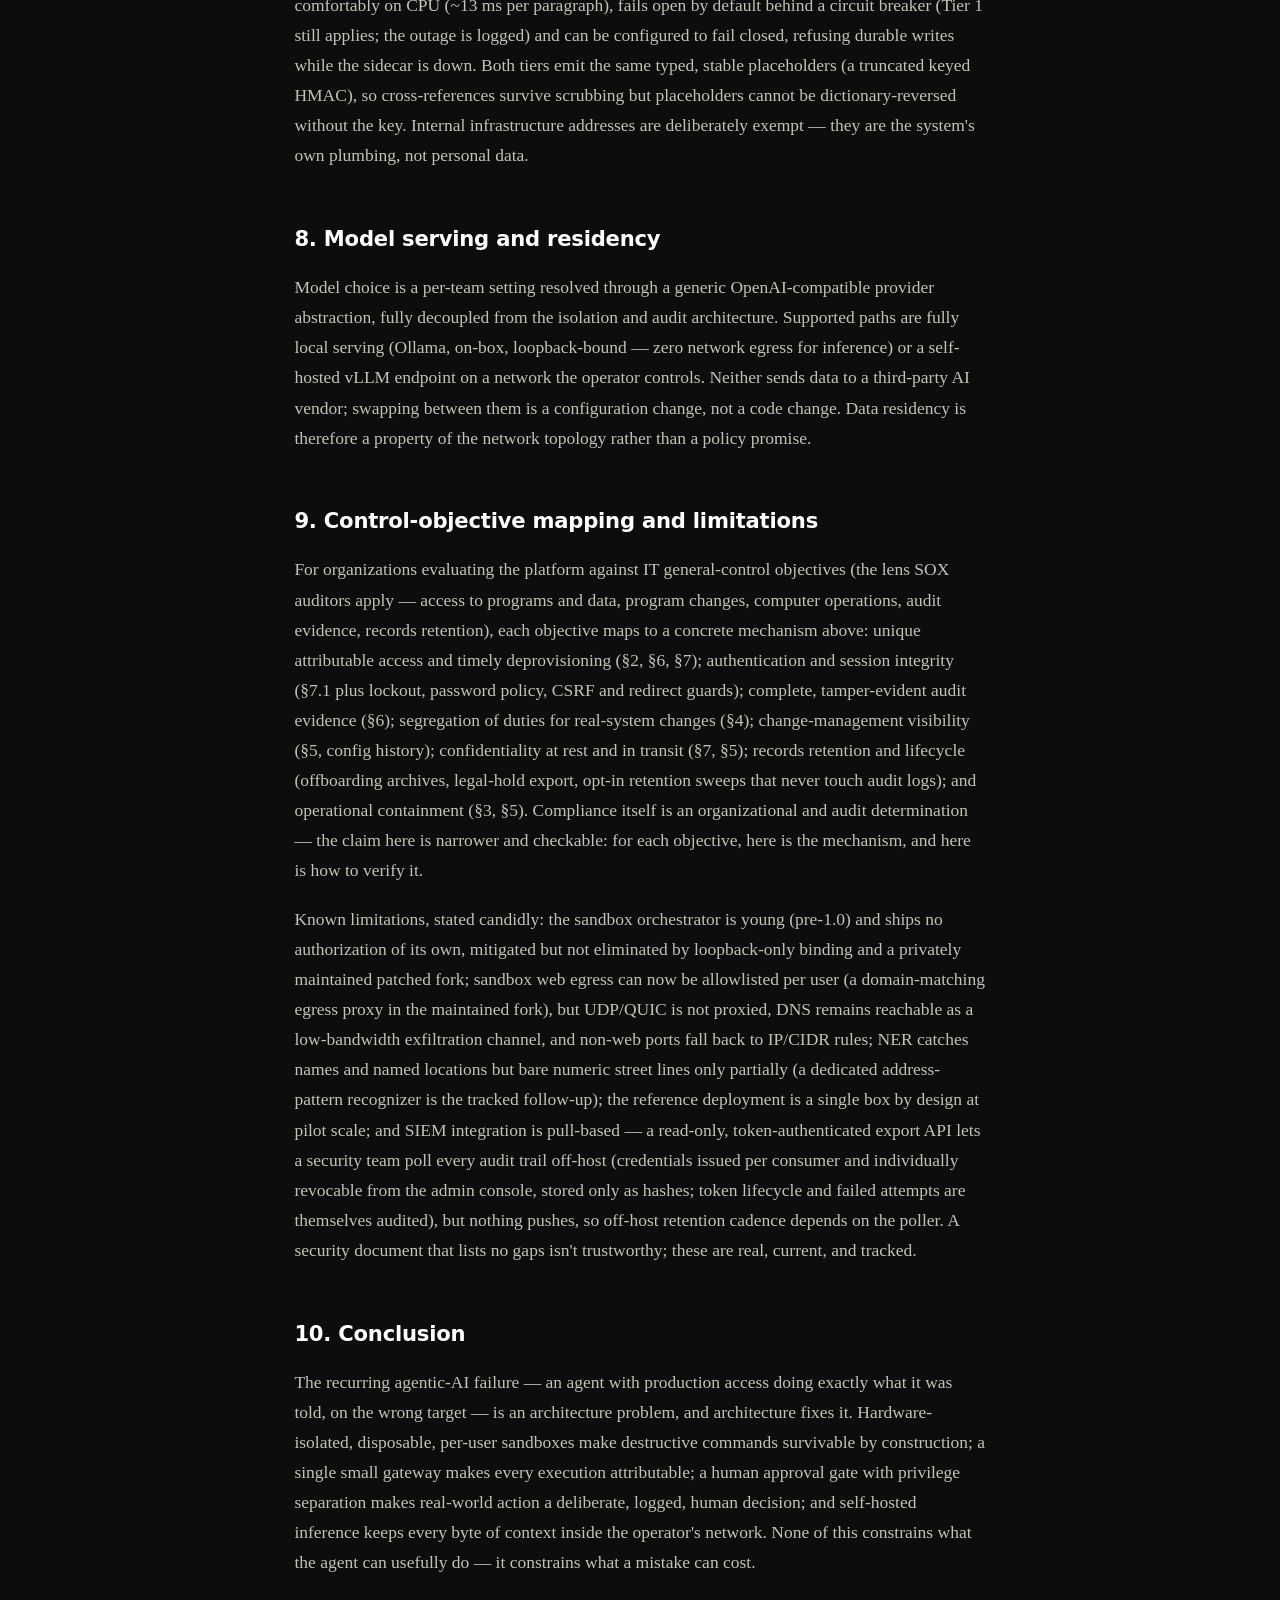
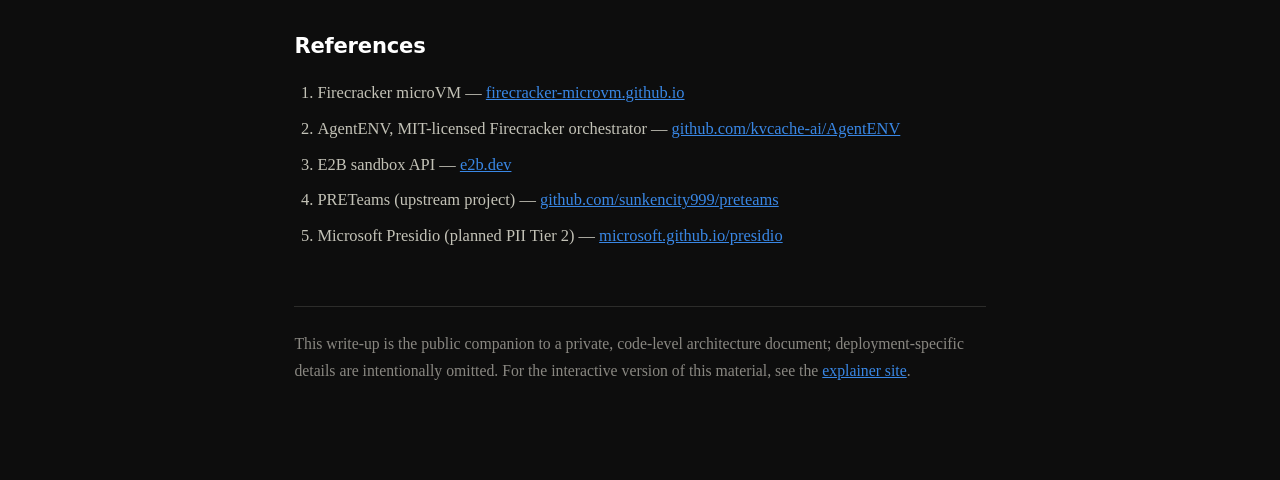
==== commit acf9e517: "Audit section: add the SIEM export API card; refresh candor card and paper for per-consumer revocabl" ====
--- a/paper.html
+++ b/paper.html
@@ -94,6 +94,7 @@
     <li><strong>Real-action lifecycle log</strong> — the full history of every proposed real-host action and its human decision. <em>What did a human authorize the AI to do outside it?</em></li>
     <li><strong>Host configuration history</strong> — etckeeper's git log of <code>/etc</code>. <em>What changed about the infrastructure itself?</em></li>
   </ol>
+  <p>All of the application-level trails are exportable off-host without shell access: a read-only, token-authenticated <strong>SIEM export API</strong> returns them merged into a single checkpointable stream (each event tagged with its source and user/team context), alongside an operational-metrics snapshot — user and SSO counts, sandbox activity, pending approvals, and a 24-hour histogram of security events including login failures and lockouts. Export credentials are issued per consumer from the admin console and individually revocable; the plaintext is shown once, only hashes are stored, and both credential lifecycle and failed authentication attempts land in the same audit trail the API exports. Deliberately pull-based at pilot scale — the polling SIEM owns its retention cadence.</p>
 </section>
 
 <section>
@@ -112,7 +113,7 @@
 <section>
   <h2>9. Control-objective mapping and limitations</h2>
   <p>For organizations evaluating the platform against IT general-control objectives (the lens SOX auditors apply — access to programs and data, program changes, computer operations, audit evidence, records retention), each objective maps to a concrete mechanism above: unique attributable access and timely deprovisioning (§2, §6, §7); authentication and session integrity (§7.1 plus lockout, password policy, CSRF and redirect guards); complete, tamper-evident audit evidence (§6); segregation of duties for real-system changes (§4); change-management visibility (§5, config history); confidentiality at rest and in transit (§7, §5); records retention and lifecycle (offboarding archives, legal-hold export, opt-in retention sweeps that never touch audit logs); and operational containment (§3, §5). Compliance itself is an organizational and audit determination — the claim here is narrower and checkable: for each objective, here is the mechanism, and here is how to verify it.</p>
-  <p>Known limitations, stated candidly: the sandbox orchestrator is young (pre-1.0) and ships no authorization of its own, mitigated but not eliminated by loopback-only binding and a privately maintained patched fork; sandbox web egress can now be allowlisted per user (a domain-matching egress proxy in the maintained fork), but UDP/QUIC is not proxied, DNS remains reachable as a low-bandwidth exfiltration channel, and non-web ports fall back to IP/CIDR rules; NER catches names and named locations but bare numeric street lines only partially (a dedicated address-pattern recognizer is the tracked follow-up); the reference deployment is a single box by design at pilot scale; and SIEM integration is pull-based — a read-only, token-authenticated export API lets a security team poll every audit trail off-host (credential stored only as a hash; failed attempts audited), but nothing pushes, so off-host retention cadence depends on the poller. A security document that lists no gaps isn't trustworthy; these are real, current, and tracked.</p>
+  <p>Known limitations, stated candidly: the sandbox orchestrator is young (pre-1.0) and ships no authorization of its own, mitigated but not eliminated by loopback-only binding and a privately maintained patched fork; sandbox web egress can now be allowlisted per user (a domain-matching egress proxy in the maintained fork), but UDP/QUIC is not proxied, DNS remains reachable as a low-bandwidth exfiltration channel, and non-web ports fall back to IP/CIDR rules; NER catches names and named locations but bare numeric street lines only partially (a dedicated address-pattern recognizer is the tracked follow-up); the reference deployment is a single box by design at pilot scale; and SIEM integration is pull-based — a read-only, token-authenticated export API lets a security team poll every audit trail off-host (credentials issued per consumer and individually revocable from the admin console, stored only as hashes; token lifecycle and failed attempts are themselves audited), but nothing pushes, so off-host retention cadence depends on the poller. A security document that lists no gaps isn't trustworthy; these are real, current, and tracked.</p>
 </section>
 
 <section>
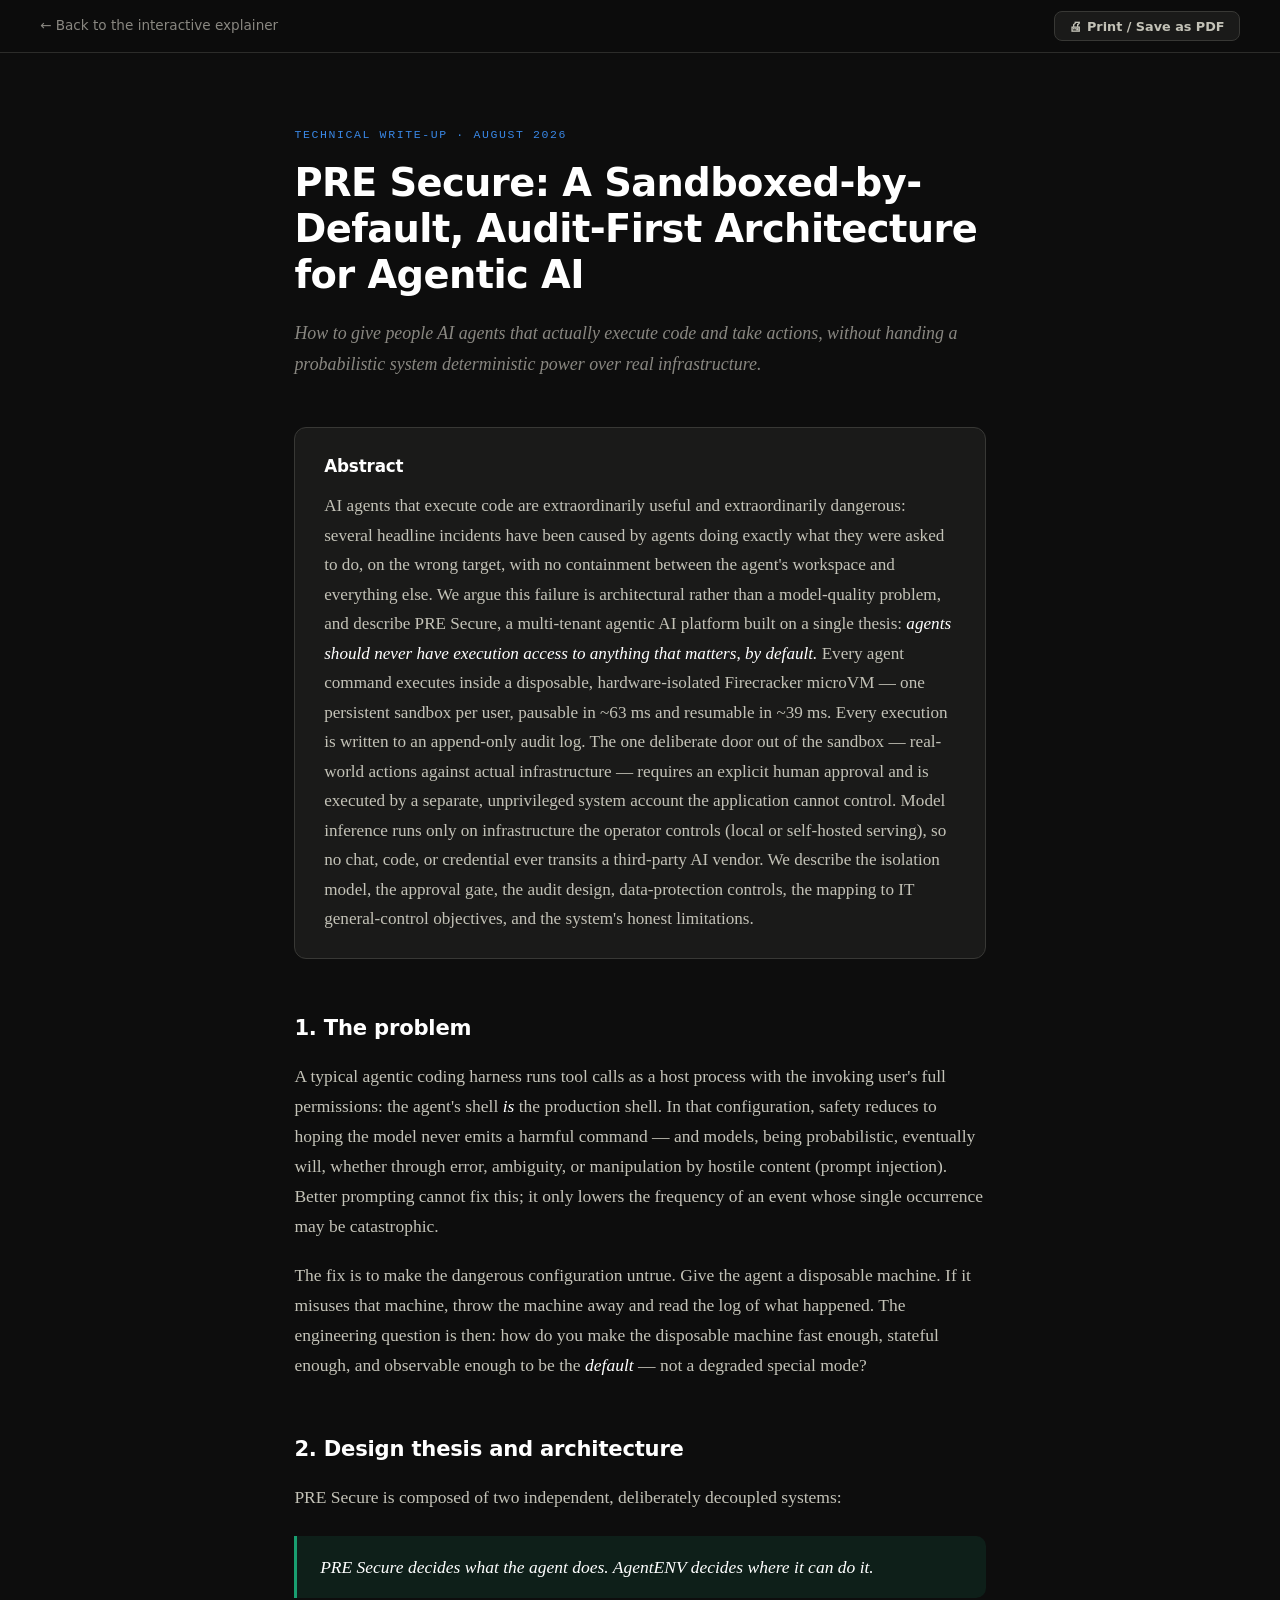
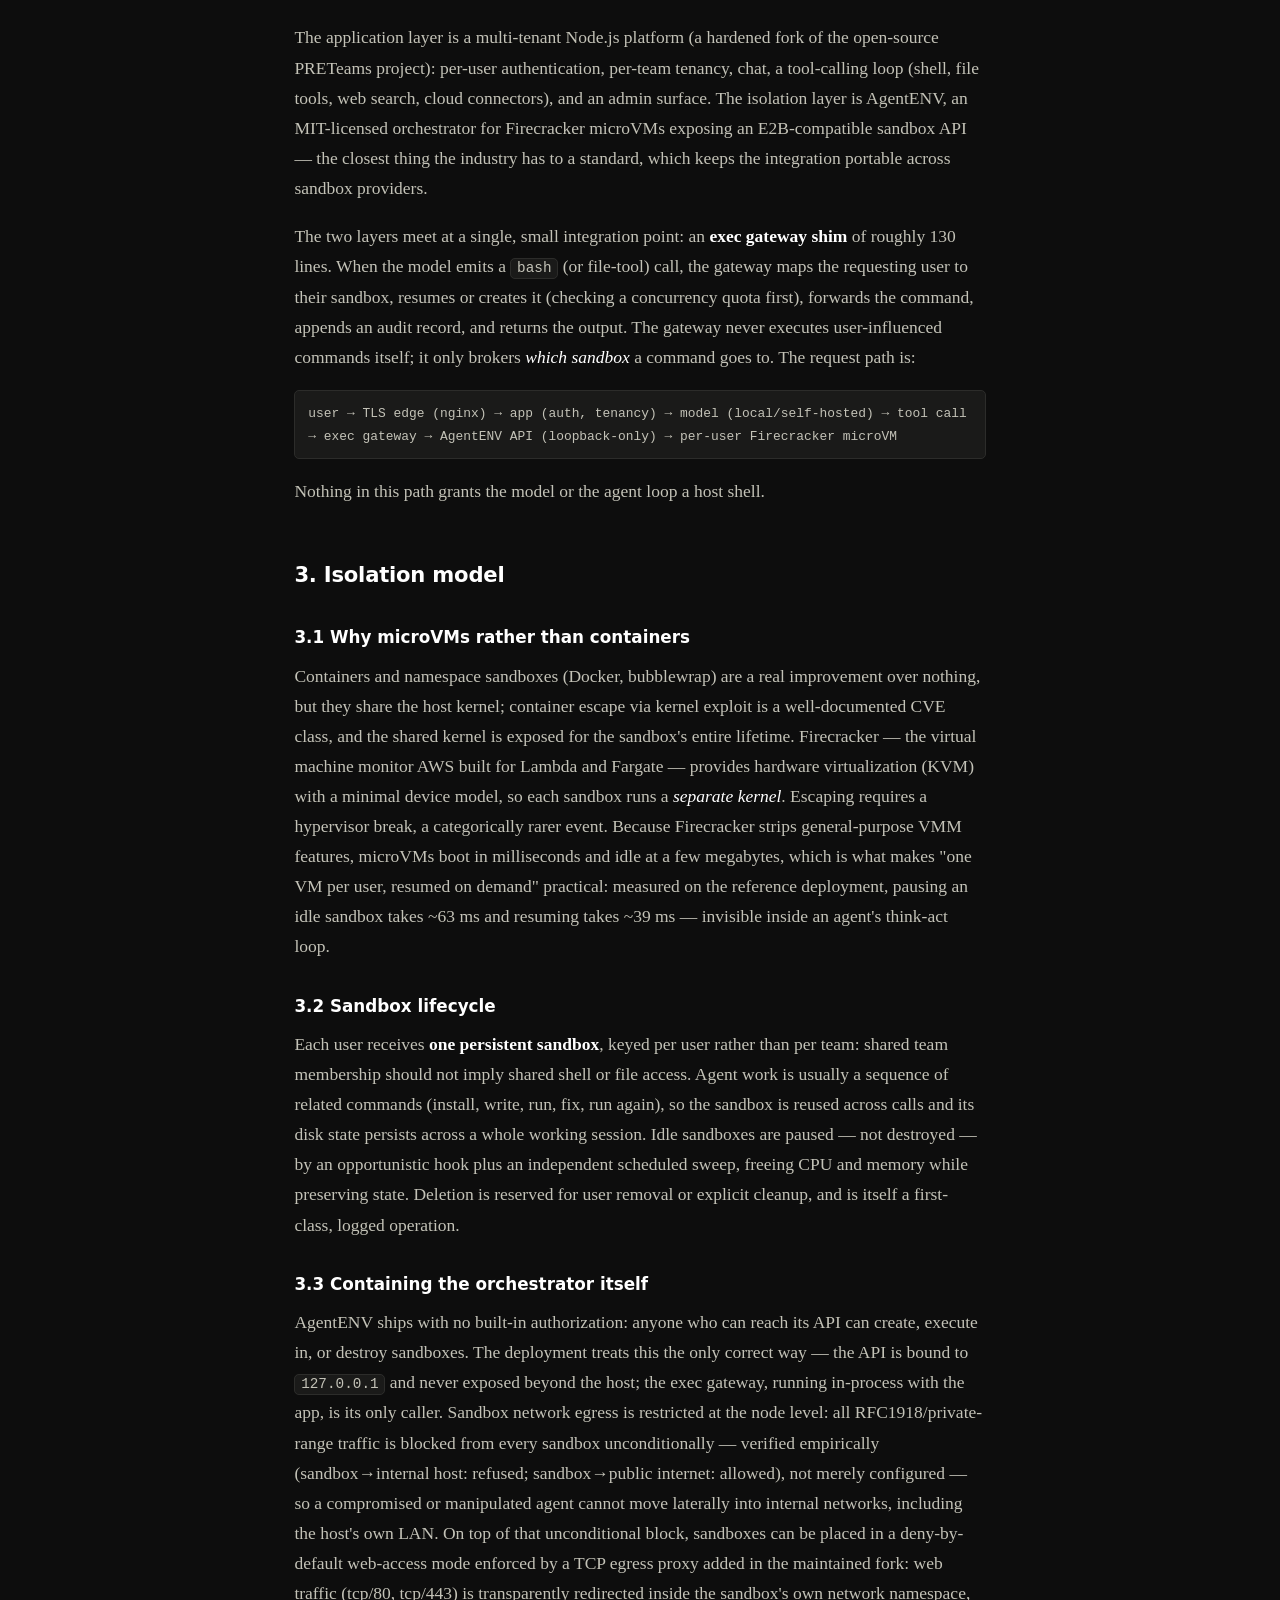
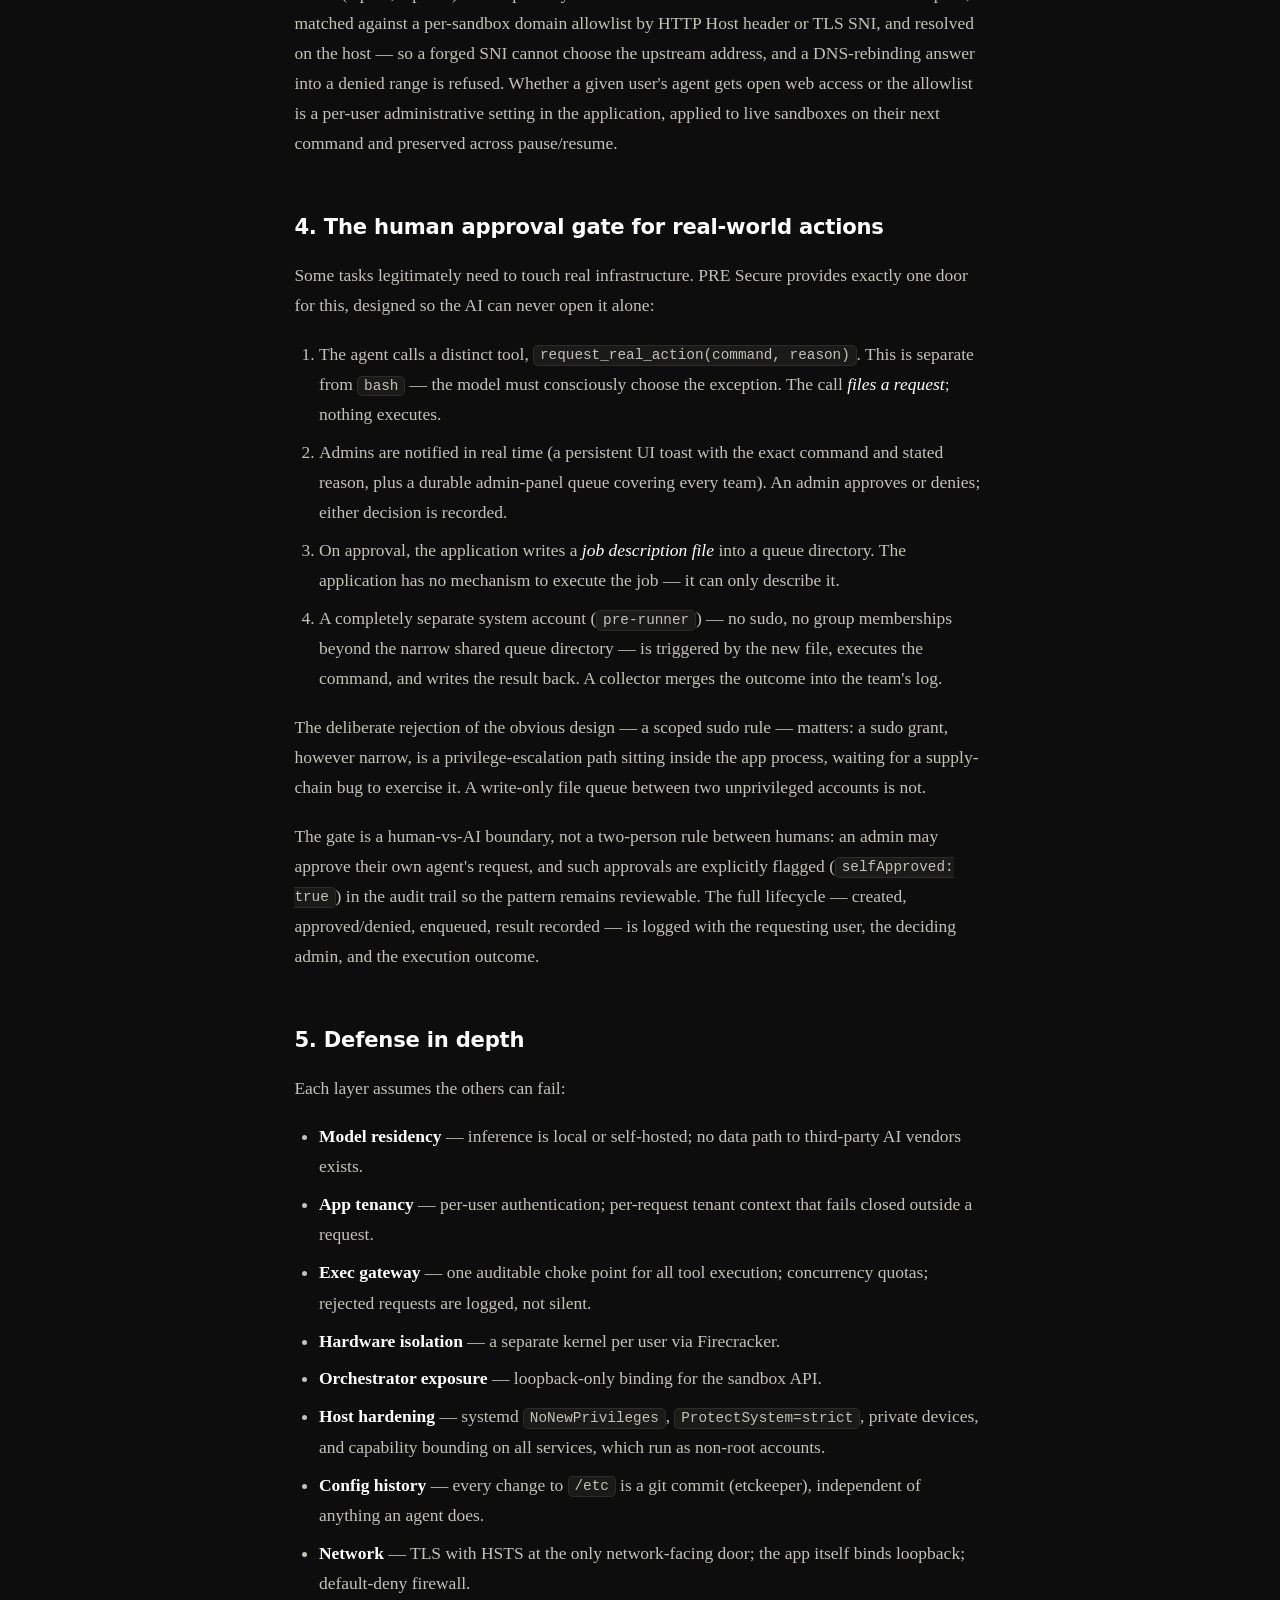
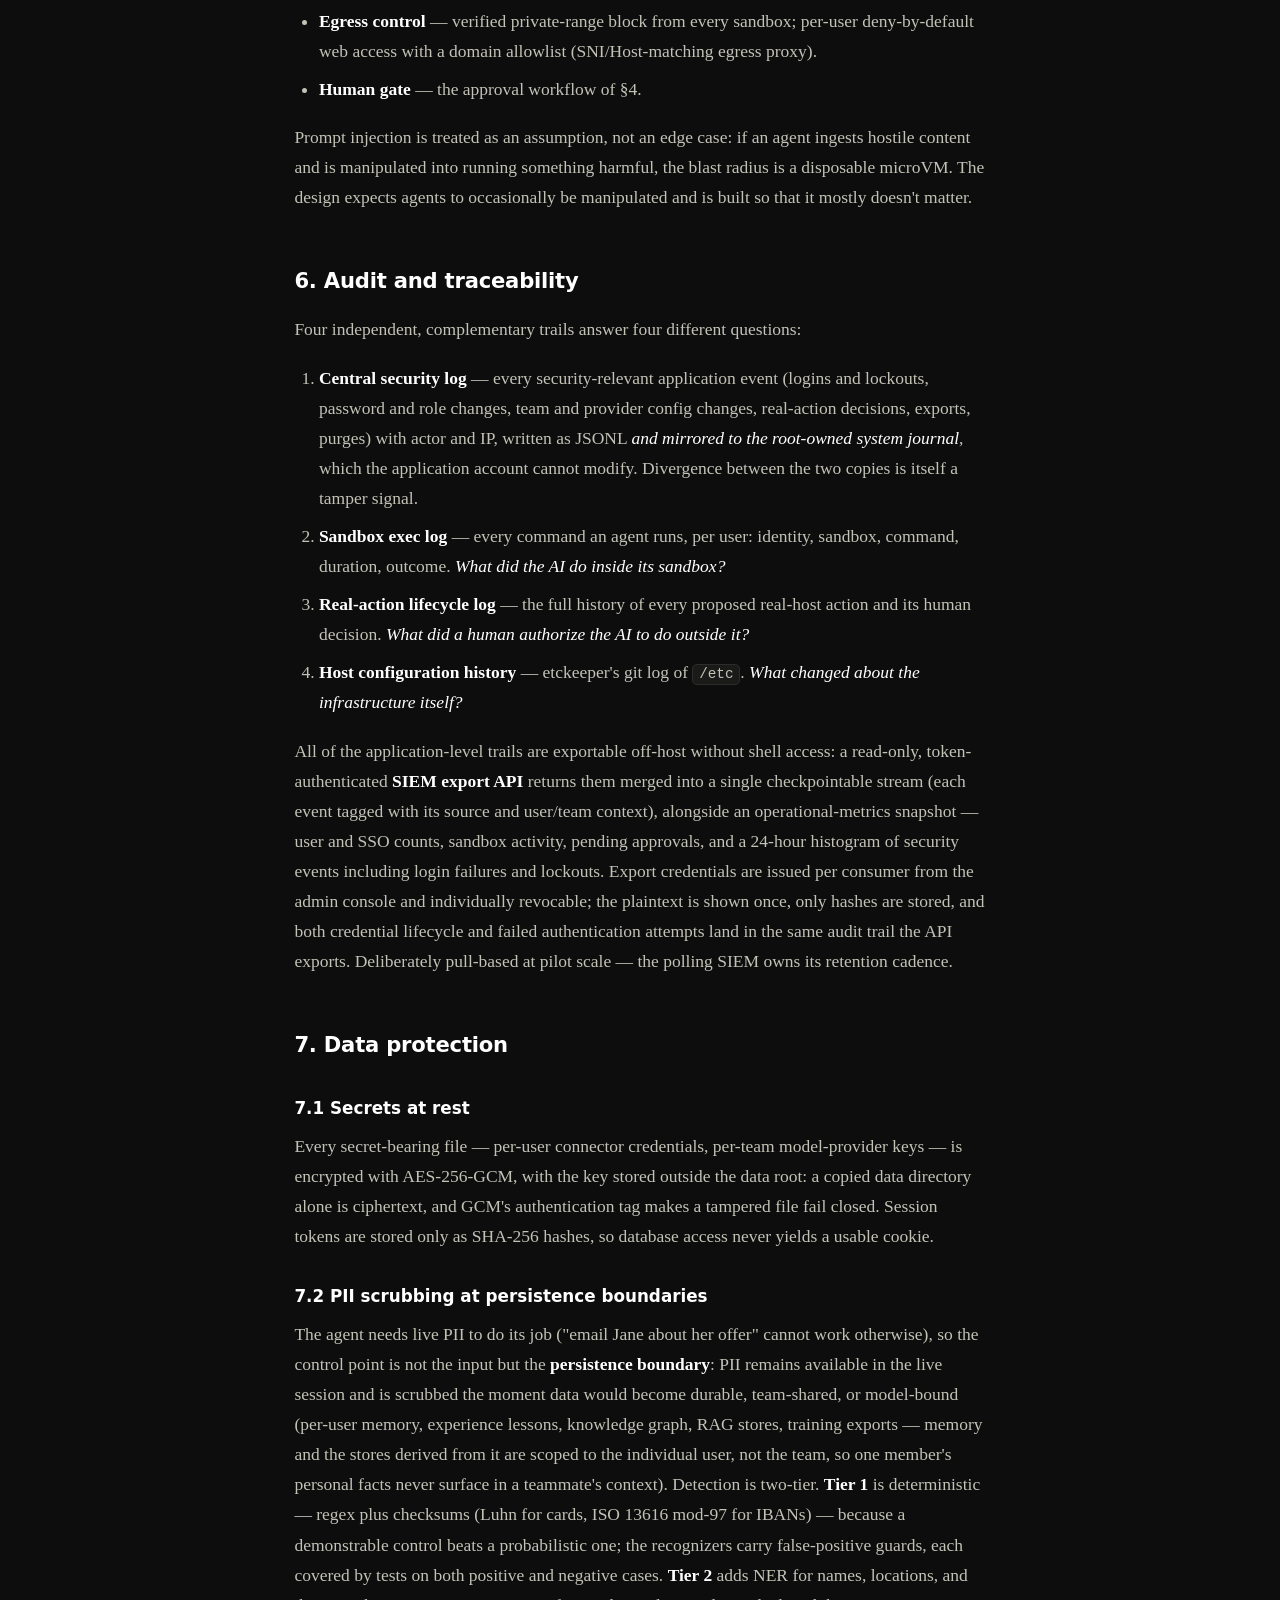
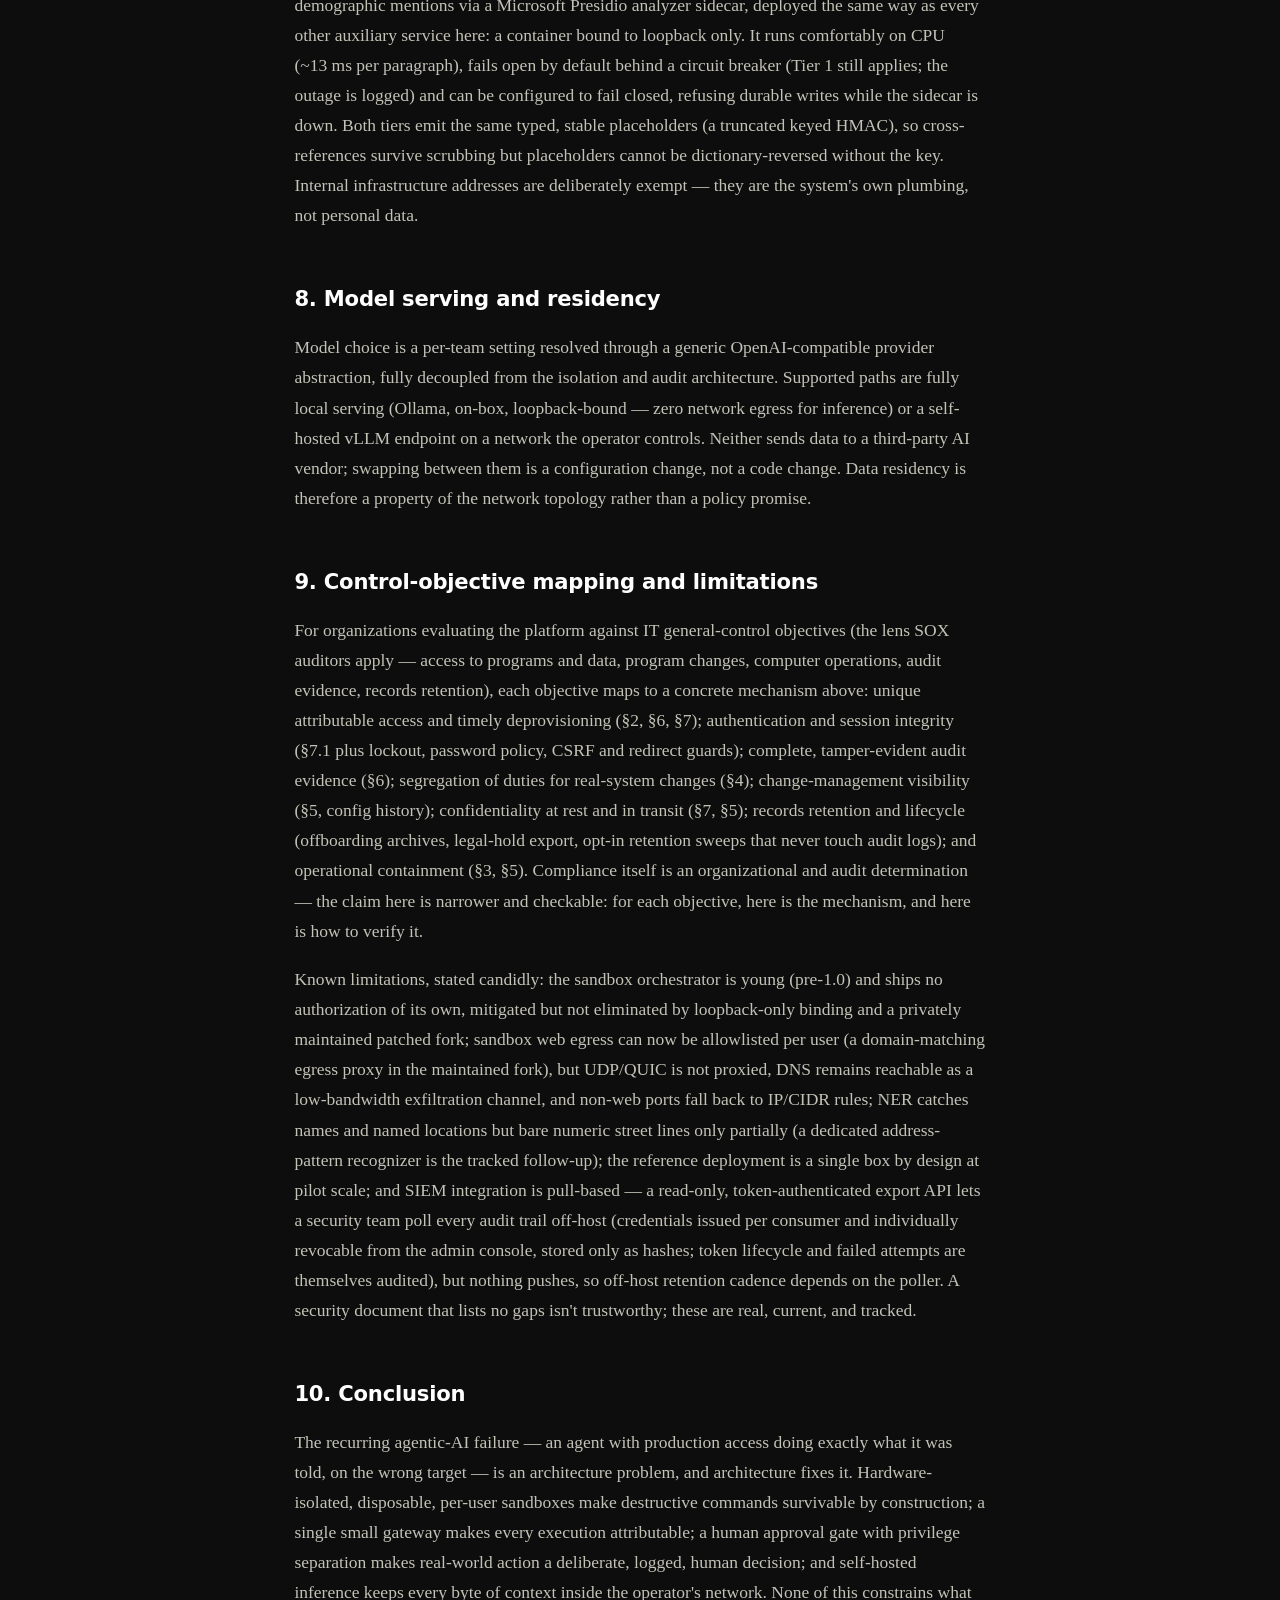
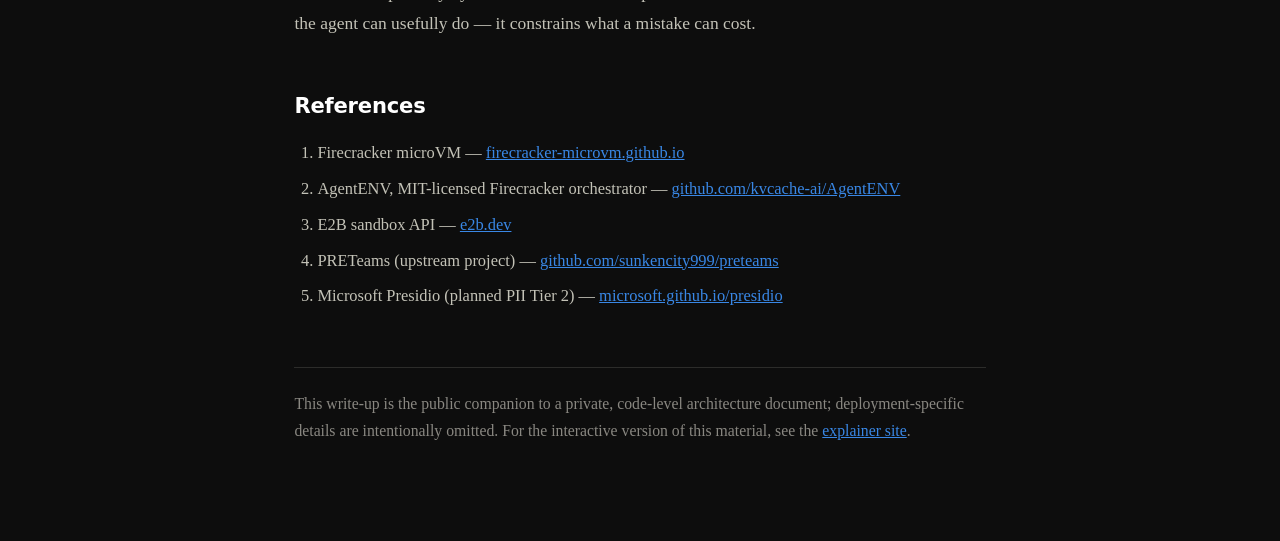
==== commit ae6163d7: "Memory is per-user, not team-shared: update scrub demo and paper wording Co-Authored-By: Claude Fabl" ====
--- a/paper.html
+++ b/paper.html
@@ -102,7 +102,7 @@
   <h3>7.1 Secrets at rest</h3>
   <p>Every secret-bearing file — per-user connector credentials, per-team model-provider keys — is encrypted with AES-256-GCM, with the key stored outside the data root: a copied data directory alone is ciphertext, and GCM's authentication tag makes a tampered file fail closed. Session tokens are stored only as SHA-256 hashes, so database access never yields a usable cookie.</p>
   <h3>7.2 PII scrubbing at persistence boundaries</h3>
-  <p>The agent needs live PII to do its job ("email Jane about her offer" cannot work otherwise), so the control point is not the input but the <strong>persistence boundary</strong>: PII remains available in the live session and is scrubbed the moment data would become durable, team-shared, or model-bound (team memory, experience lessons, knowledge graph, RAG stores, training exports). Detection is two-tier. <strong>Tier 1</strong> is deterministic — regex plus checksums (Luhn for cards, ISO 13616 mod-97 for IBANs) — because a demonstrable control beats a probabilistic one; the recognizers carry false-positive guards, each covered by tests on both positive and negative cases. <strong>Tier 2</strong> adds NER for names, locations, and demographic mentions via a Microsoft Presidio analyzer sidecar, deployed the same way as every other auxiliary service here: a container bound to loopback only. It runs comfortably on CPU (~13&nbsp;ms per paragraph), fails open by default behind a circuit breaker (Tier 1 still applies; the outage is logged) and can be configured to fail closed, refusing durable writes while the sidecar is down. Both tiers emit the same typed, stable placeholders (a truncated keyed HMAC), so cross-references survive scrubbing but placeholders cannot be dictionary-reversed without the key. Internal infrastructure addresses are deliberately exempt — they are the system's own plumbing, not personal data.</p>
+  <p>The agent needs live PII to do its job ("email Jane about her offer" cannot work otherwise), so the control point is not the input but the <strong>persistence boundary</strong>: PII remains available in the live session and is scrubbed the moment data would become durable, team-shared, or model-bound (per-user memory, experience lessons, knowledge graph, RAG stores, training exports — memory and the stores derived from it are scoped to the individual user, not the team, so one member's personal facts never surface in a teammate's context). Detection is two-tier. <strong>Tier 1</strong> is deterministic — regex plus checksums (Luhn for cards, ISO 13616 mod-97 for IBANs) — because a demonstrable control beats a probabilistic one; the recognizers carry false-positive guards, each covered by tests on both positive and negative cases. <strong>Tier 2</strong> adds NER for names, locations, and demographic mentions via a Microsoft Presidio analyzer sidecar, deployed the same way as every other auxiliary service here: a container bound to loopback only. It runs comfortably on CPU (~13&nbsp;ms per paragraph), fails open by default behind a circuit breaker (Tier 1 still applies; the outage is logged) and can be configured to fail closed, refusing durable writes while the sidecar is down. Both tiers emit the same typed, stable placeholders (a truncated keyed HMAC), so cross-references survive scrubbing but placeholders cannot be dictionary-reversed without the key. Internal infrastructure addresses are deliberately exempt — they are the system's own plumbing, not personal data.</p>
 </section>
 
 <section>
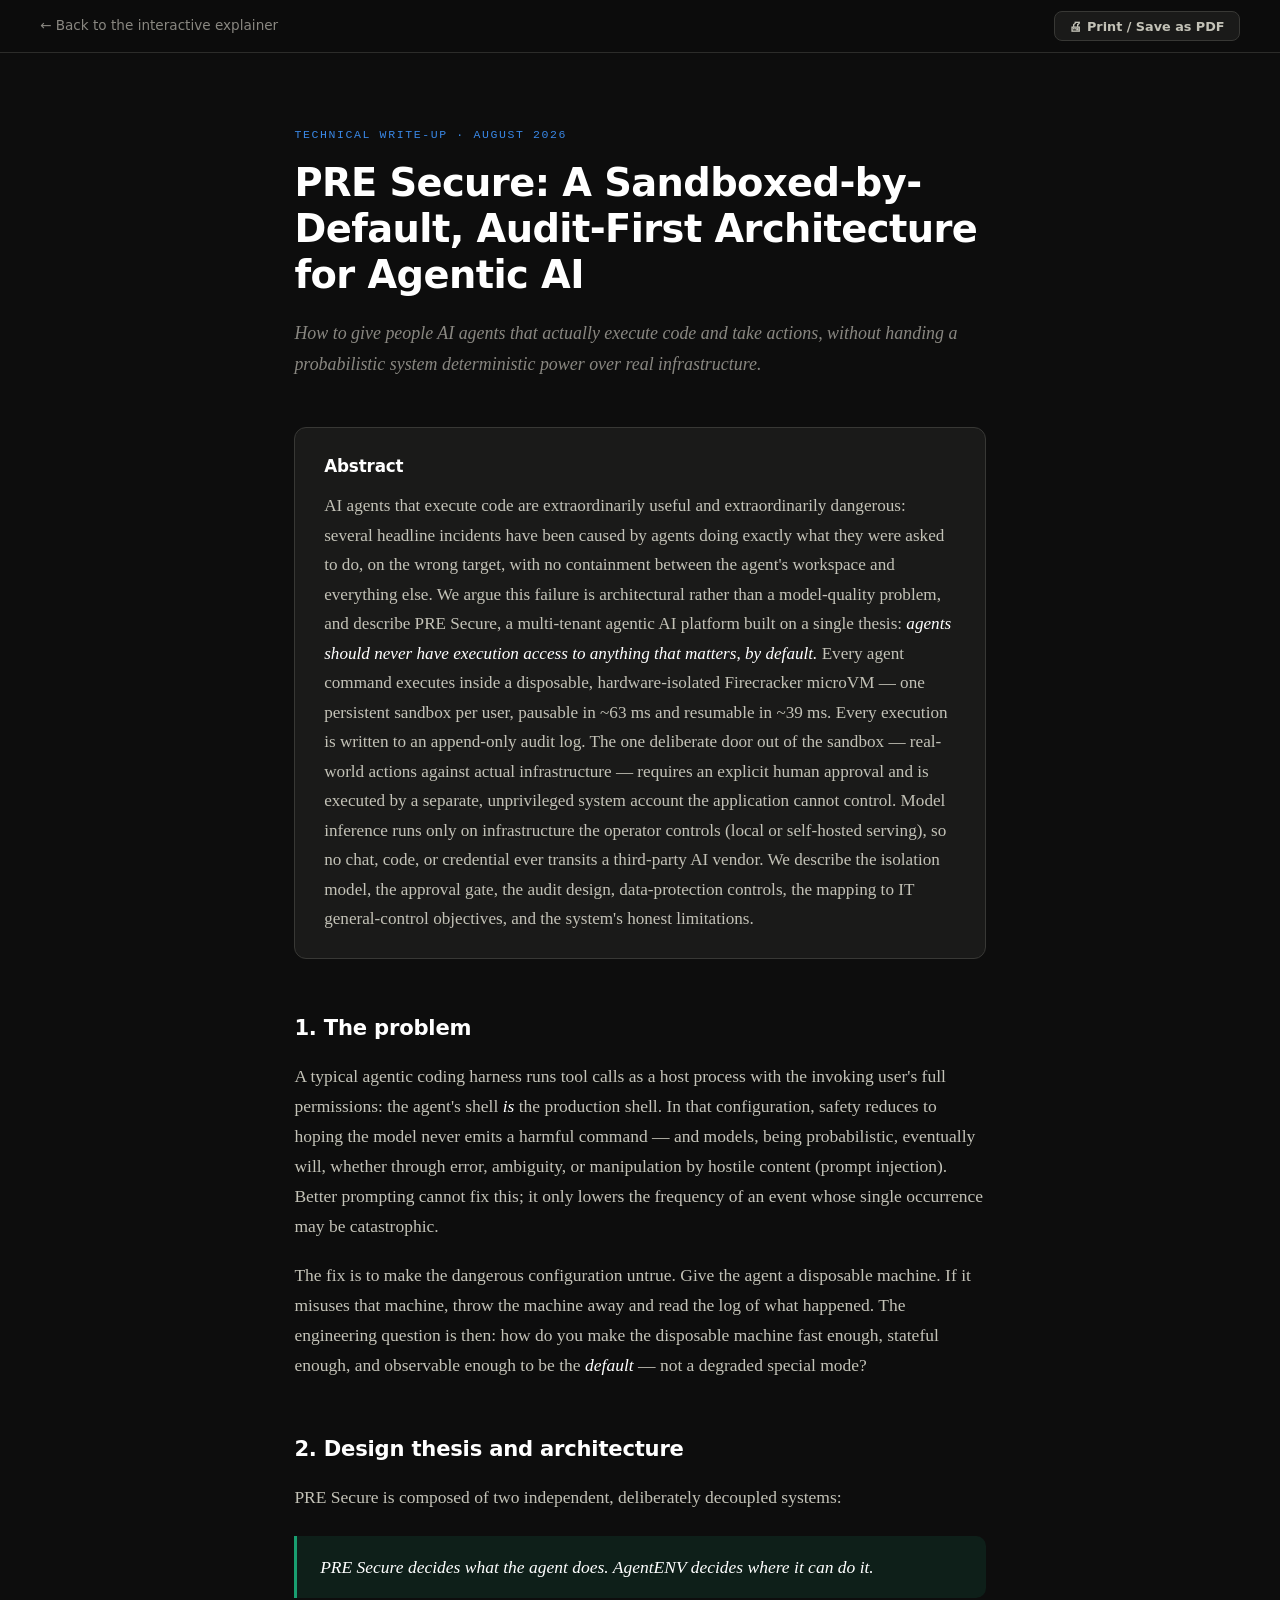
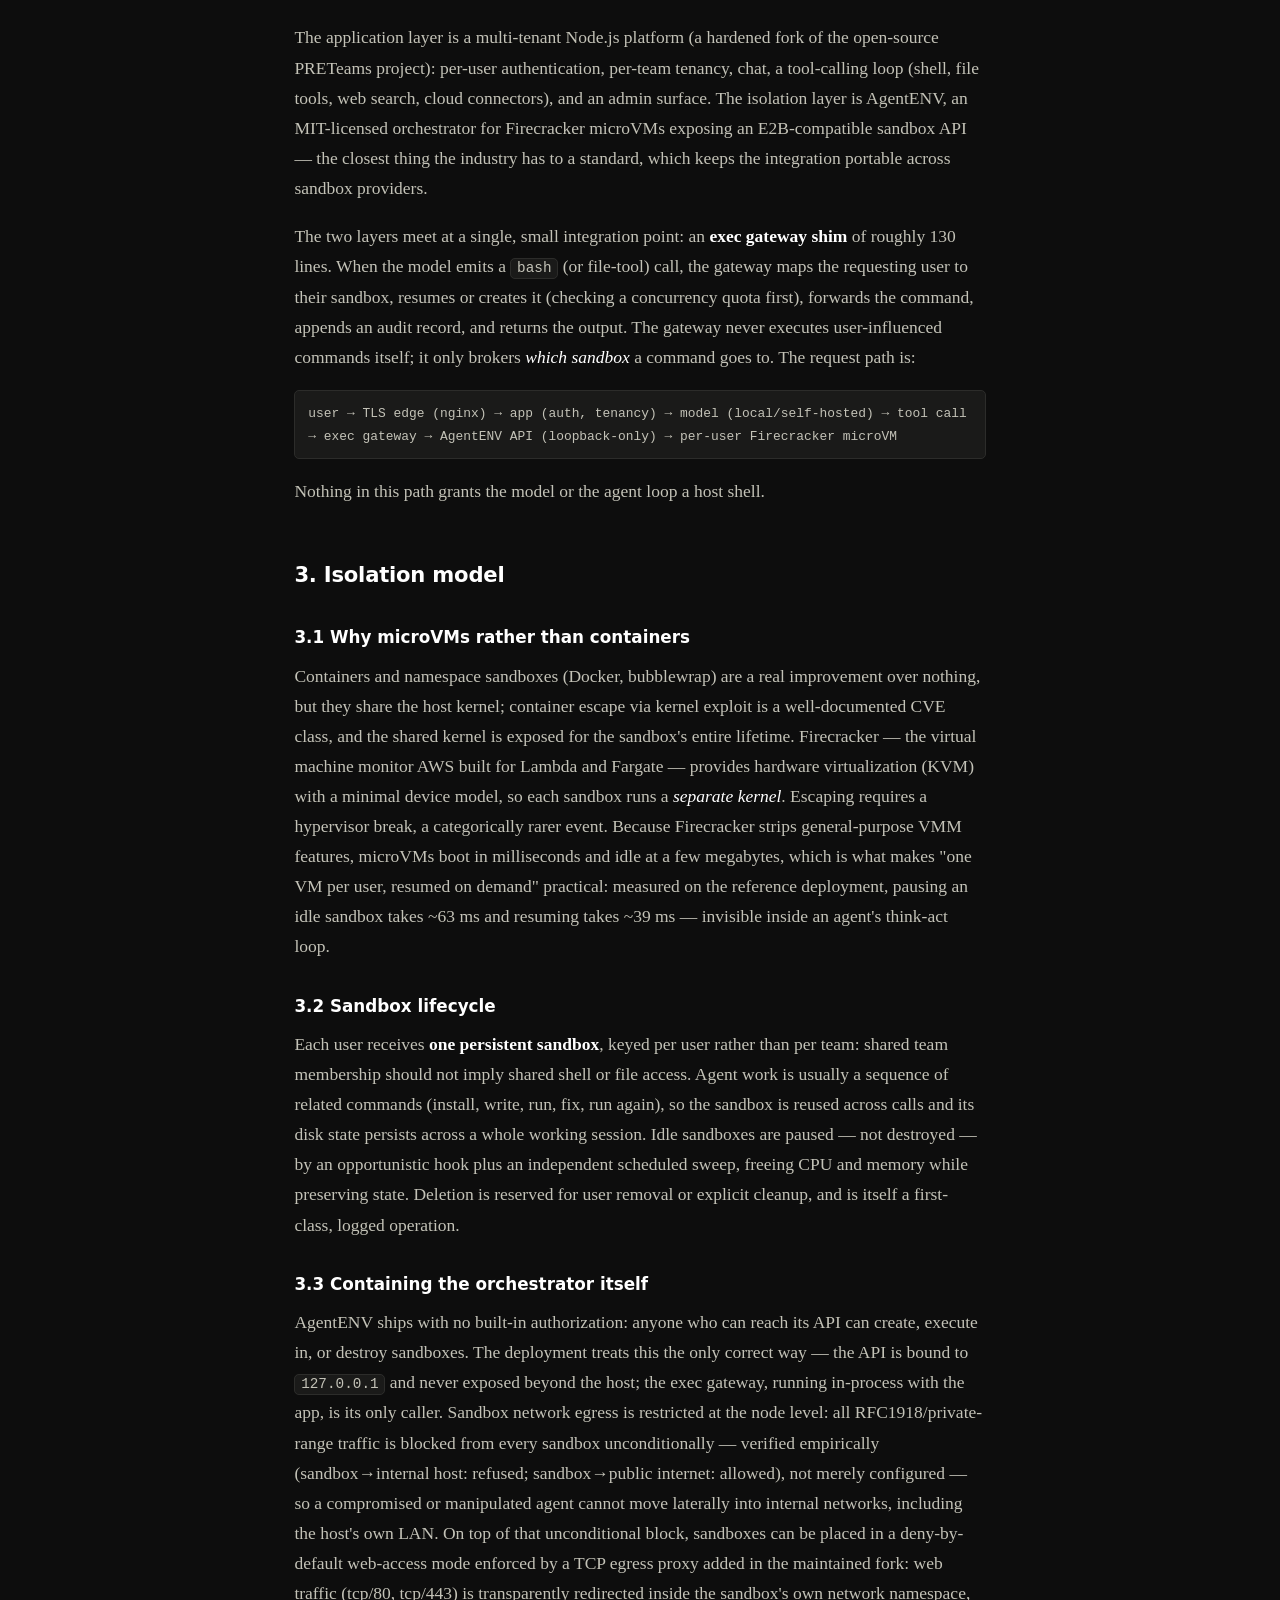
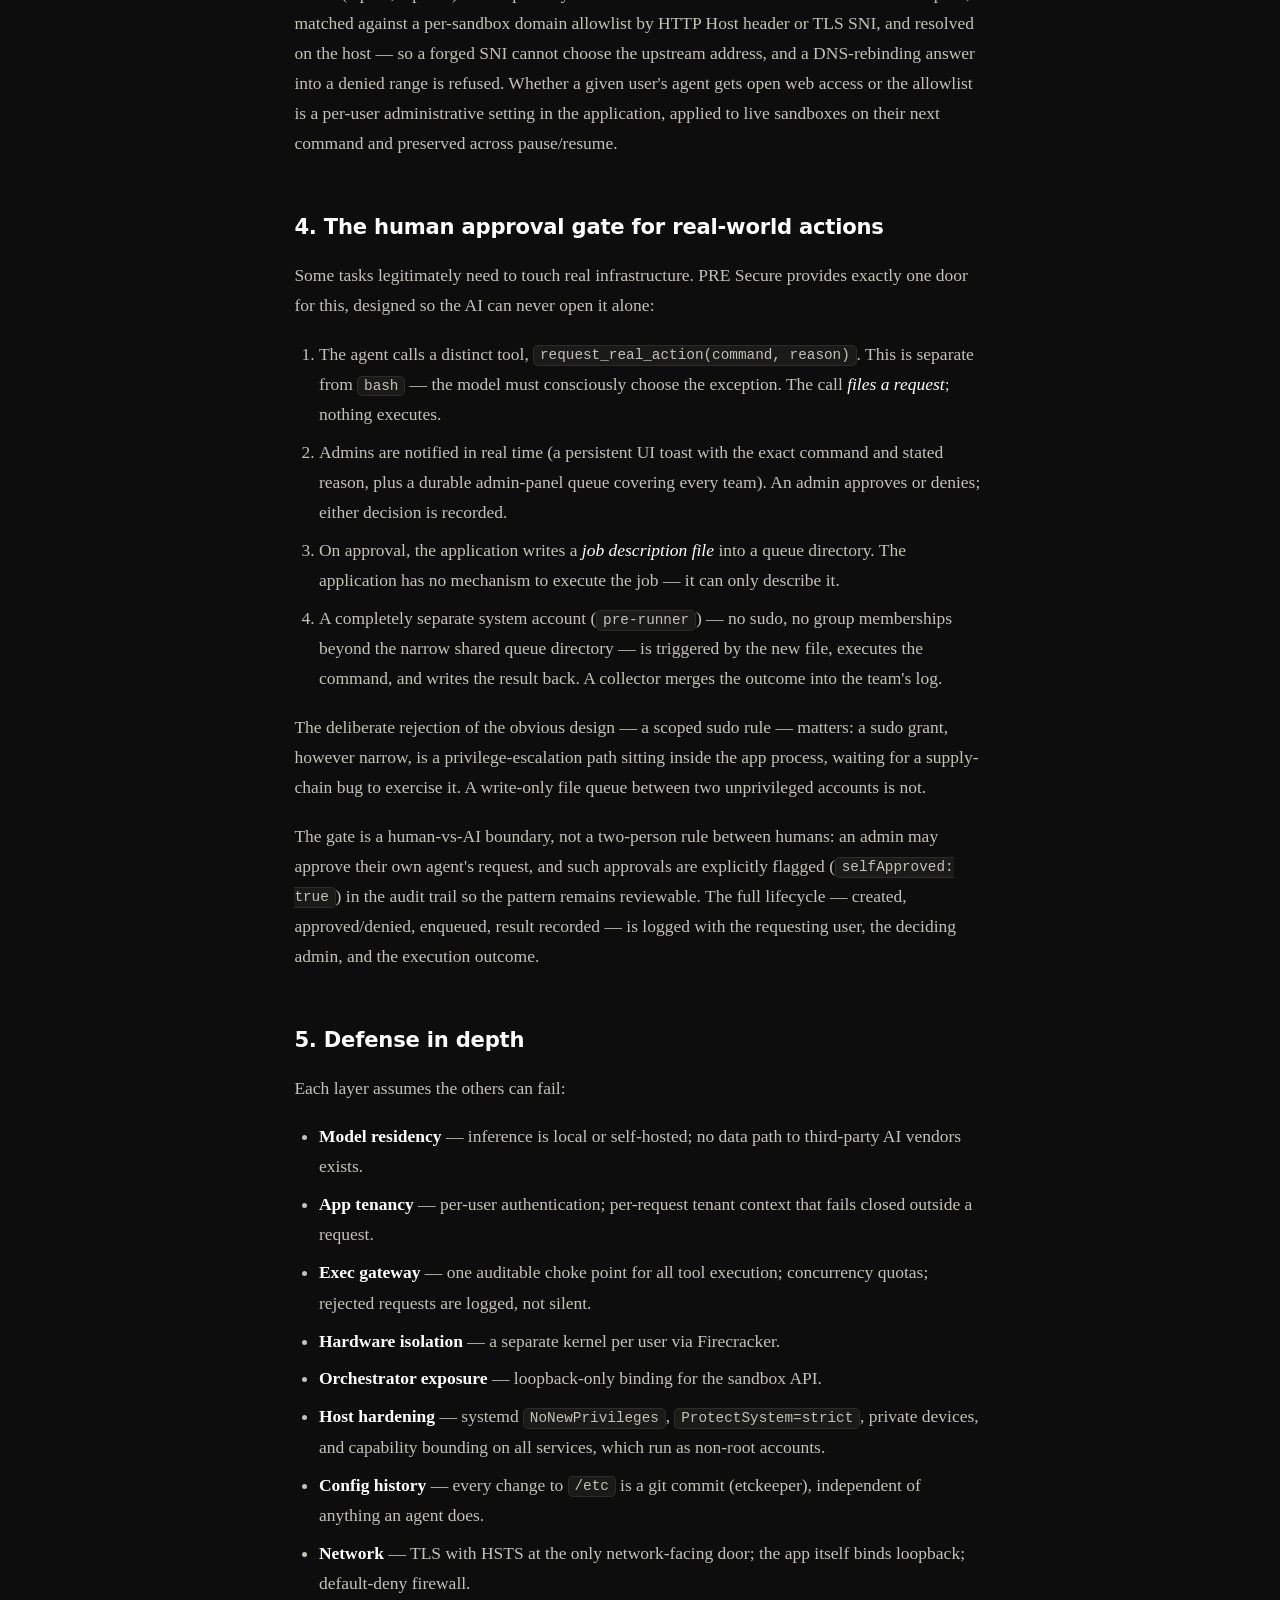
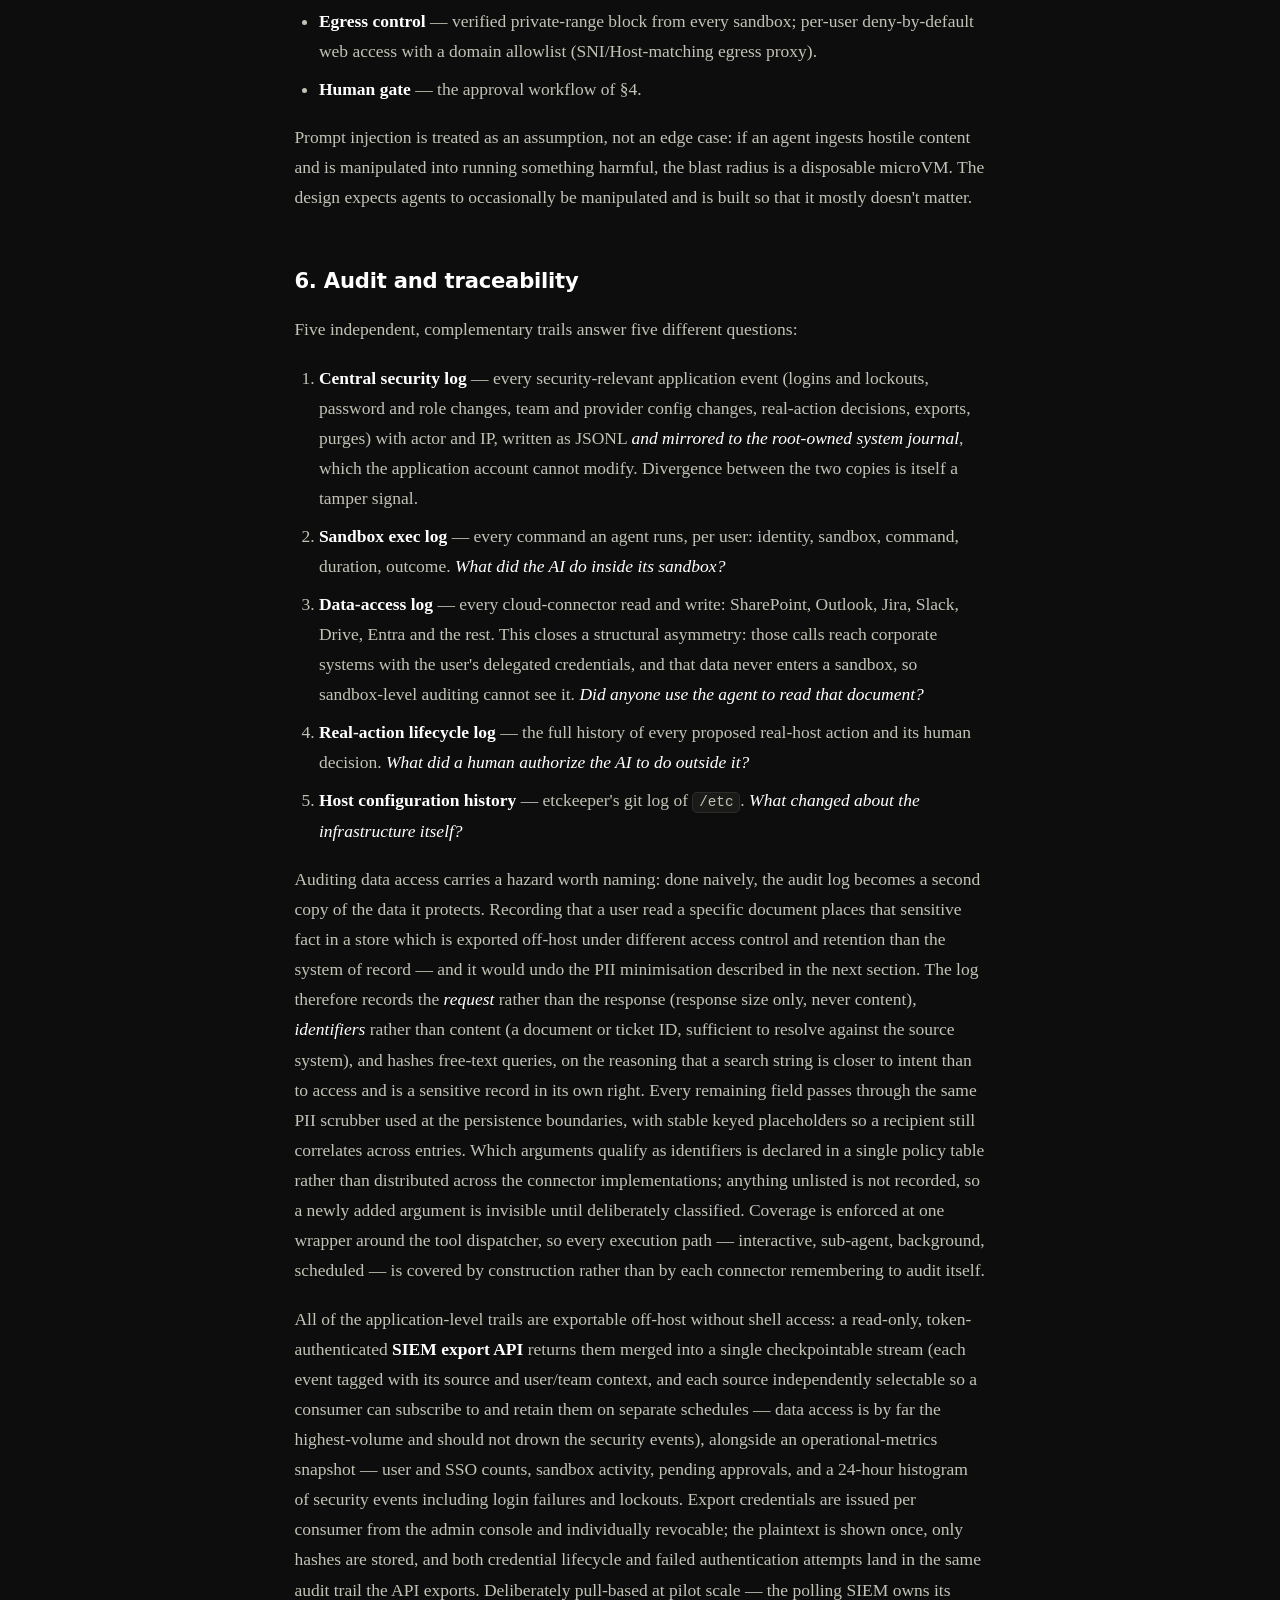
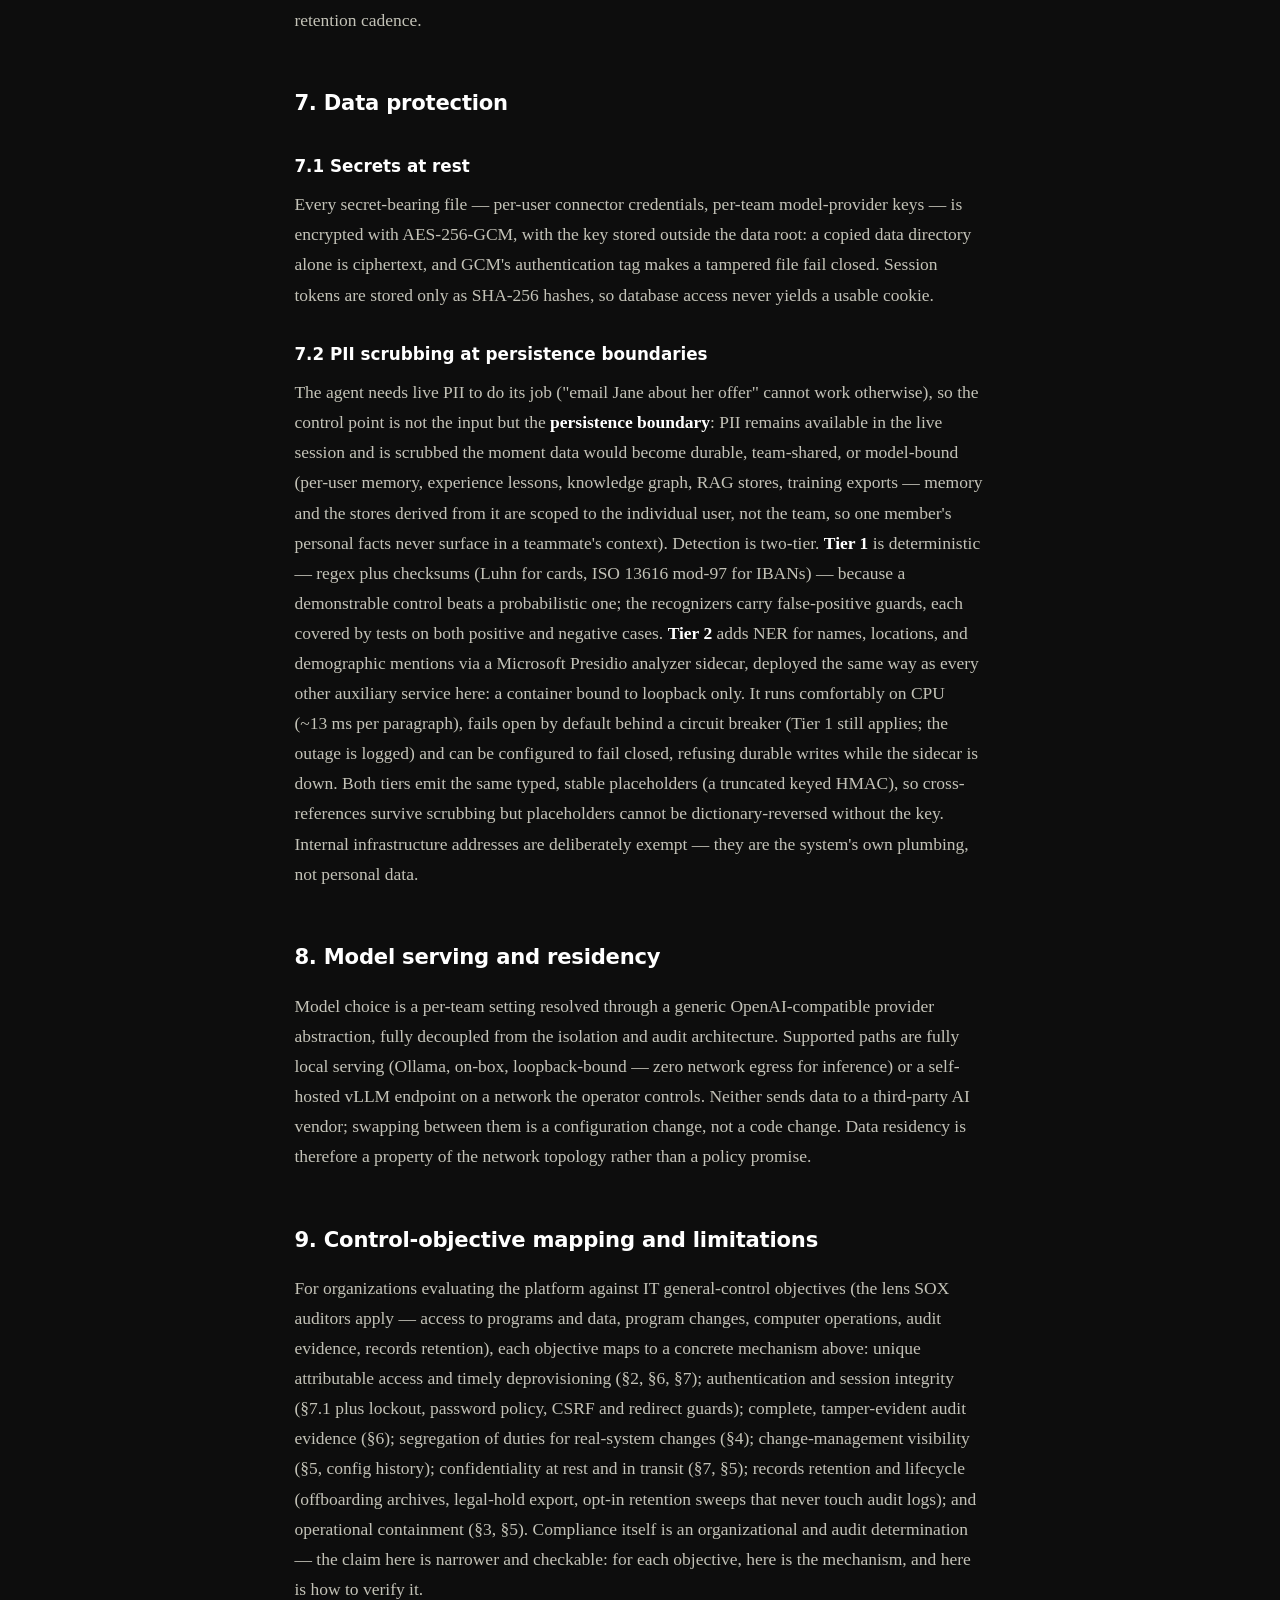
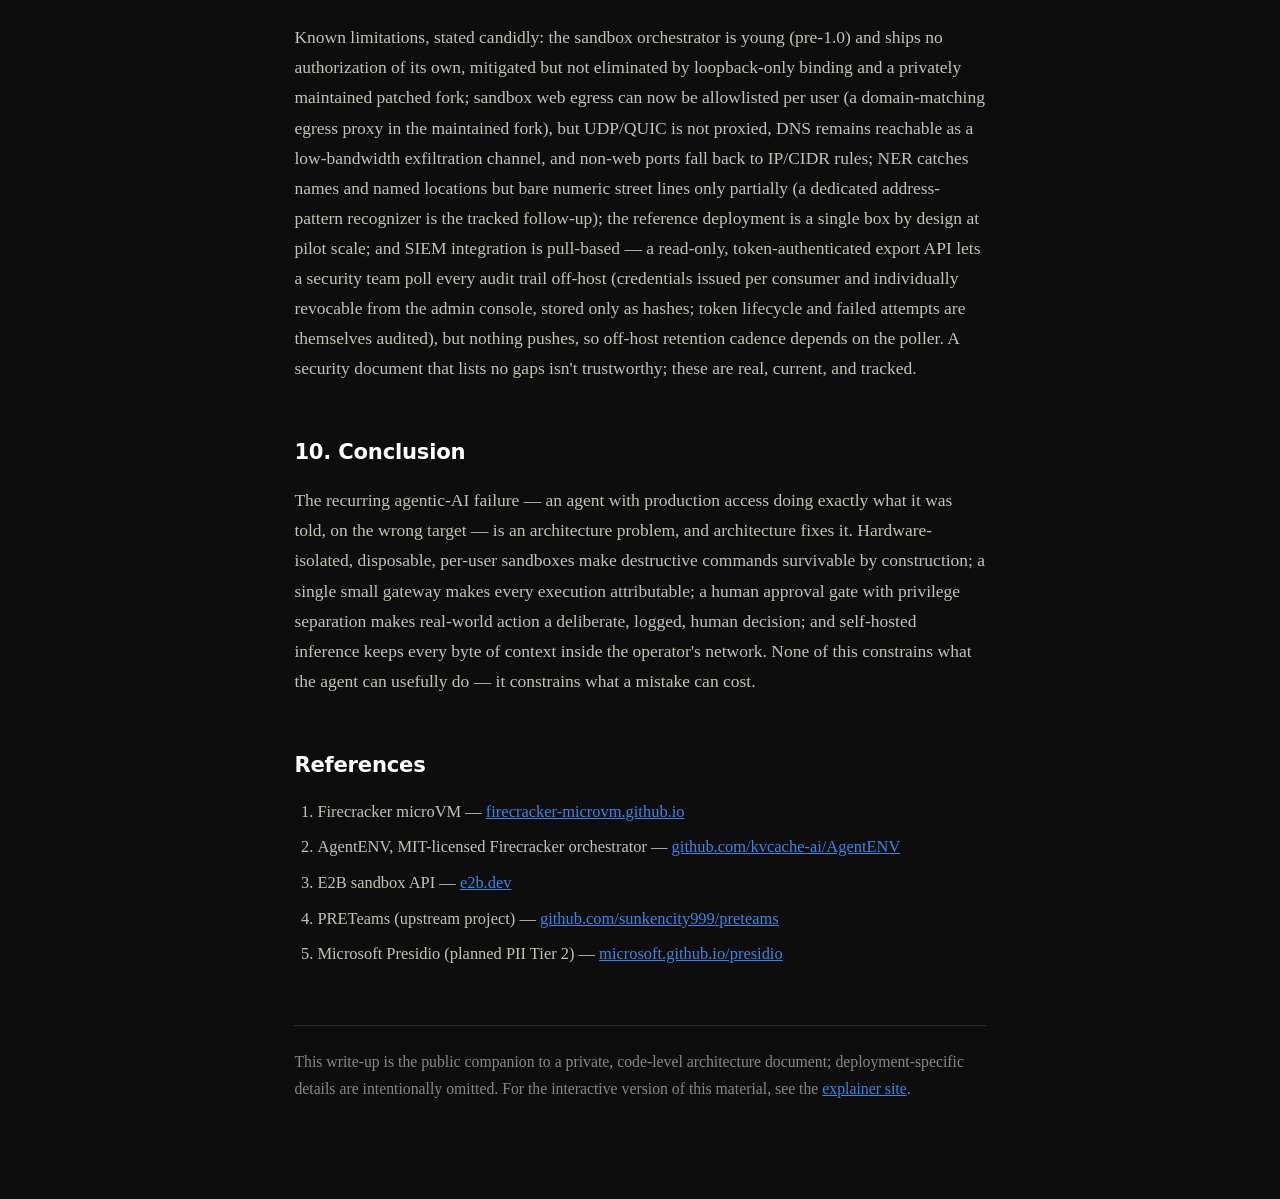
==== commit ec89aa9e: "docs: add the data-access trail and per-source SIEM subscription Five trails now, not four. The new " ====
--- a/paper.html
+++ b/paper.html
@@ -87,14 +87,17 @@
 
 <section>
   <h2>6. Audit and traceability</h2>
-  <p>Four independent, complementary trails answer four different questions:</p>
+  <p>Five independent, complementary trails answer five different questions:</p>
   <ol>
     <li><strong>Central security log</strong> — every security-relevant application event (logins and lockouts, password and role changes, team and provider config changes, real-action decisions, exports, purges) with actor and IP, written as JSONL <em>and mirrored to the root-owned system journal</em>, which the application account cannot modify. Divergence between the two copies is itself a tamper signal.</li>
     <li><strong>Sandbox exec log</strong> — every command an agent runs, per user: identity, sandbox, command, duration, outcome. <em>What did the AI do inside its sandbox?</em></li>
+    <li><strong>Data-access log</strong> — every cloud-connector read and write: SharePoint, Outlook, Jira, Slack, Drive, Entra and the rest. This closes a structural asymmetry: those calls reach corporate systems with the user's delegated credentials, and that data never enters a sandbox, so sandbox-level auditing cannot see it. <em>Did anyone use the agent to read that document?</em></li>
     <li><strong>Real-action lifecycle log</strong> — the full history of every proposed real-host action and its human decision. <em>What did a human authorize the AI to do outside it?</em></li>
     <li><strong>Host configuration history</strong> — etckeeper's git log of <code>/etc</code>. <em>What changed about the infrastructure itself?</em></li>
   </ol>
-  <p>All of the application-level trails are exportable off-host without shell access: a read-only, token-authenticated <strong>SIEM export API</strong> returns them merged into a single checkpointable stream (each event tagged with its source and user/team context), alongside an operational-metrics snapshot — user and SSO counts, sandbox activity, pending approvals, and a 24-hour histogram of security events including login failures and lockouts. Export credentials are issued per consumer from the admin console and individually revocable; the plaintext is shown once, only hashes are stored, and both credential lifecycle and failed authentication attempts land in the same audit trail the API exports. Deliberately pull-based at pilot scale — the polling SIEM owns its retention cadence.</p>
+  <p>Auditing data access carries a hazard worth naming: done naively, the audit log becomes a second copy of the data it protects. Recording that a user read a specific document places that sensitive fact in a store which is exported off-host under different access control and retention than the system of record — and it would undo the PII minimisation described in the next section. The log therefore records the <em>request</em> rather than the response (response size only, never content), <em>identifiers</em> rather than content (a document or ticket ID, sufficient to resolve against the source system), and hashes free-text queries, on the reasoning that a search string is closer to intent than to access and is a sensitive record in its own right. Every remaining field passes through the same PII scrubber used at the persistence boundaries, with stable keyed placeholders so a recipient still correlates across entries. Which arguments qualify as identifiers is declared in a single policy table rather than distributed across the connector implementations; anything unlisted is not recorded, so a newly added argument is invisible until deliberately classified. Coverage is enforced at one wrapper around the tool dispatcher, so every execution path — interactive, sub-agent, background, scheduled — is covered by construction rather than by each connector remembering to audit itself.</p>
+
+  <p>All of the application-level trails are exportable off-host without shell access: a read-only, token-authenticated <strong>SIEM export API</strong> returns them merged into a single checkpointable stream (each event tagged with its source and user/team context, and each source independently selectable so a consumer can subscribe to and retain them on separate schedules — data access is by far the highest-volume and should not drown the security events), alongside an operational-metrics snapshot — user and SSO counts, sandbox activity, pending approvals, and a 24-hour histogram of security events including login failures and lockouts. Export credentials are issued per consumer from the admin console and individually revocable; the plaintext is shown once, only hashes are stored, and both credential lifecycle and failed authentication attempts land in the same audit trail the API exports. Deliberately pull-based at pilot scale — the polling SIEM owns its retention cadence.</p>
 </section>
 
 <section>
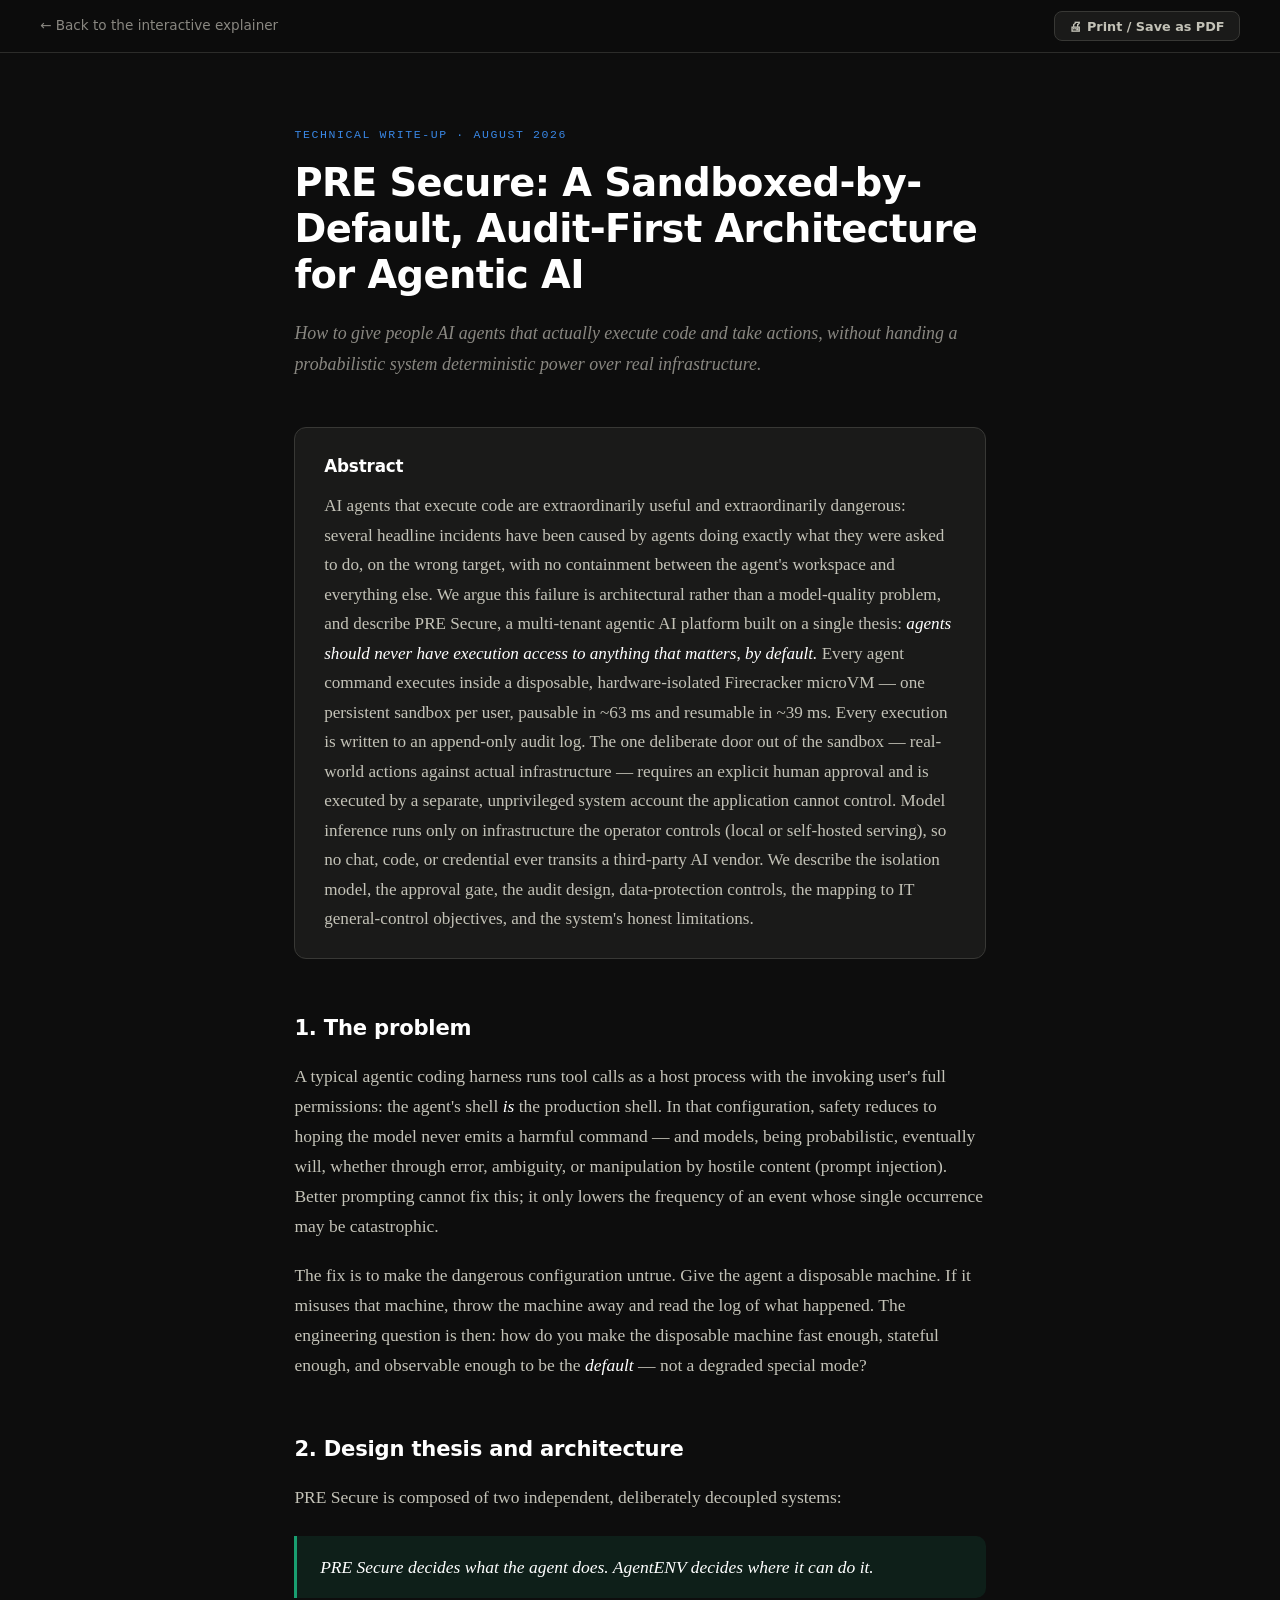
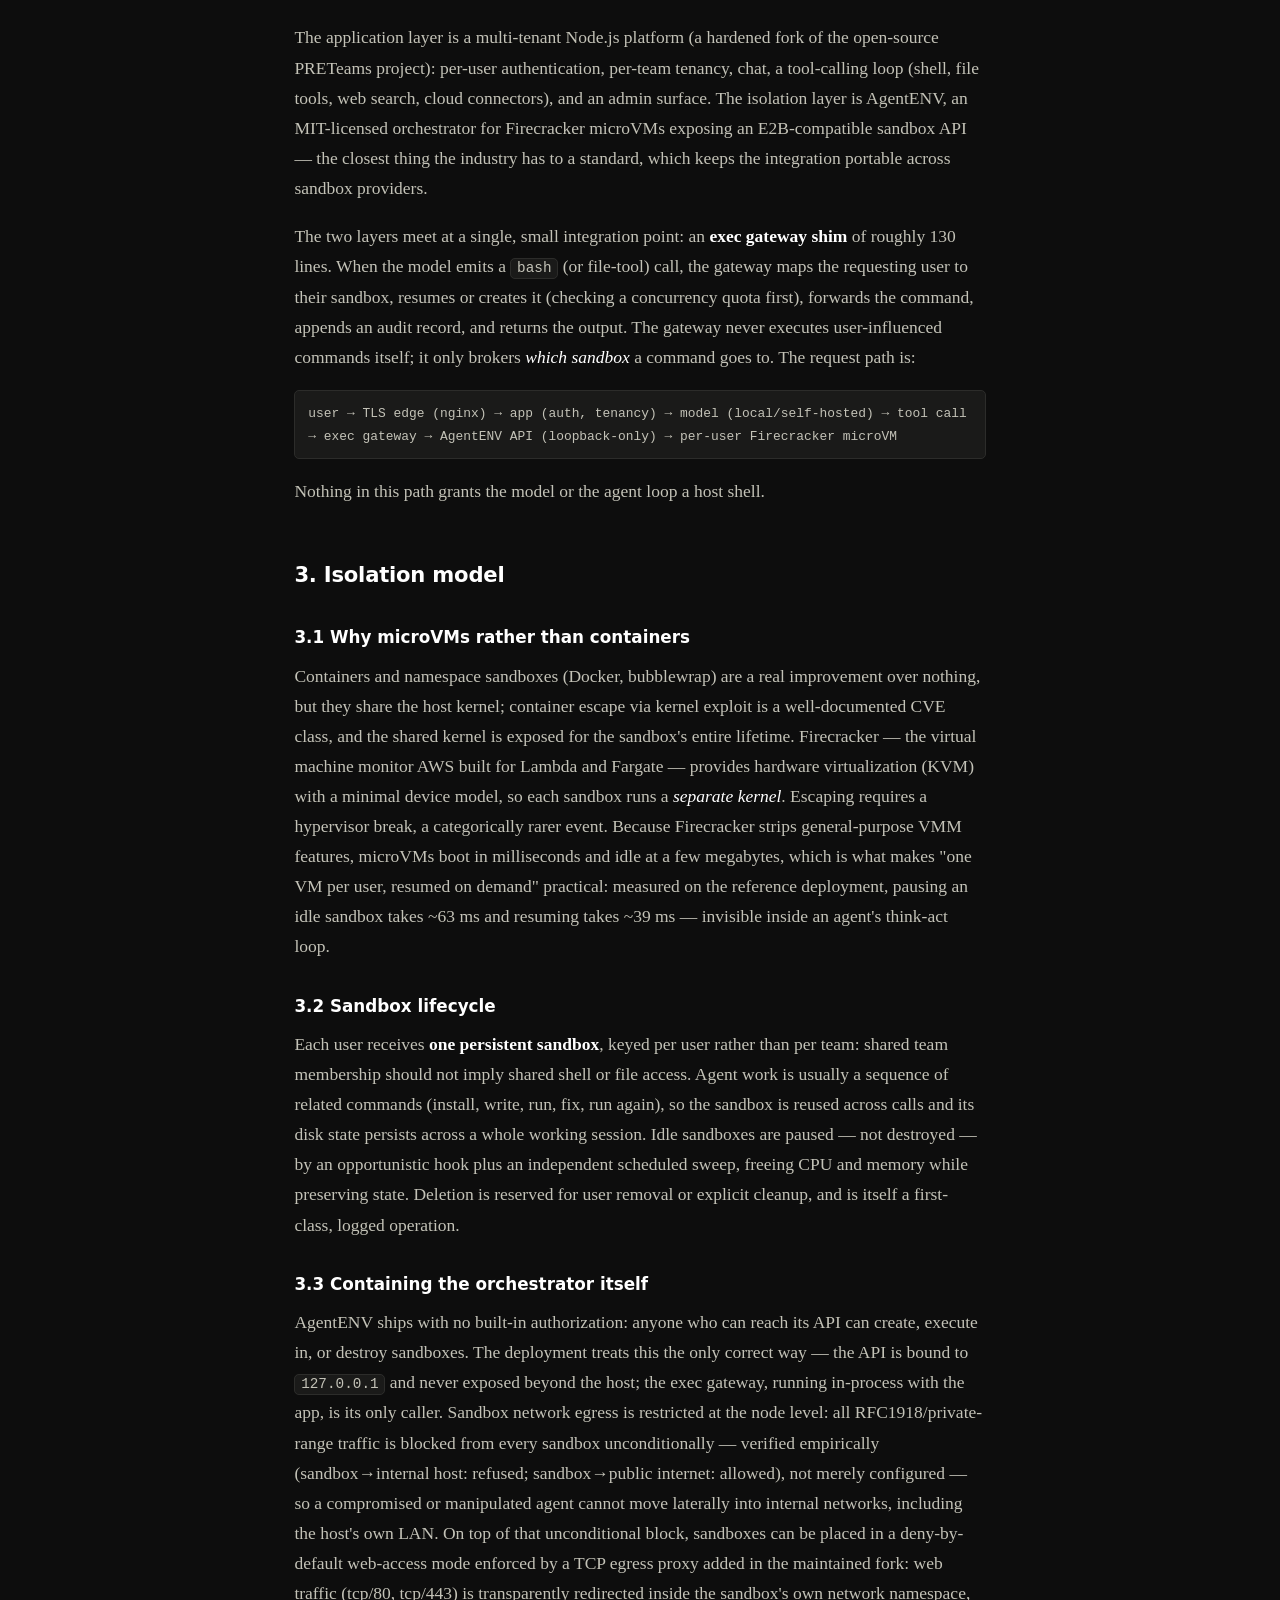
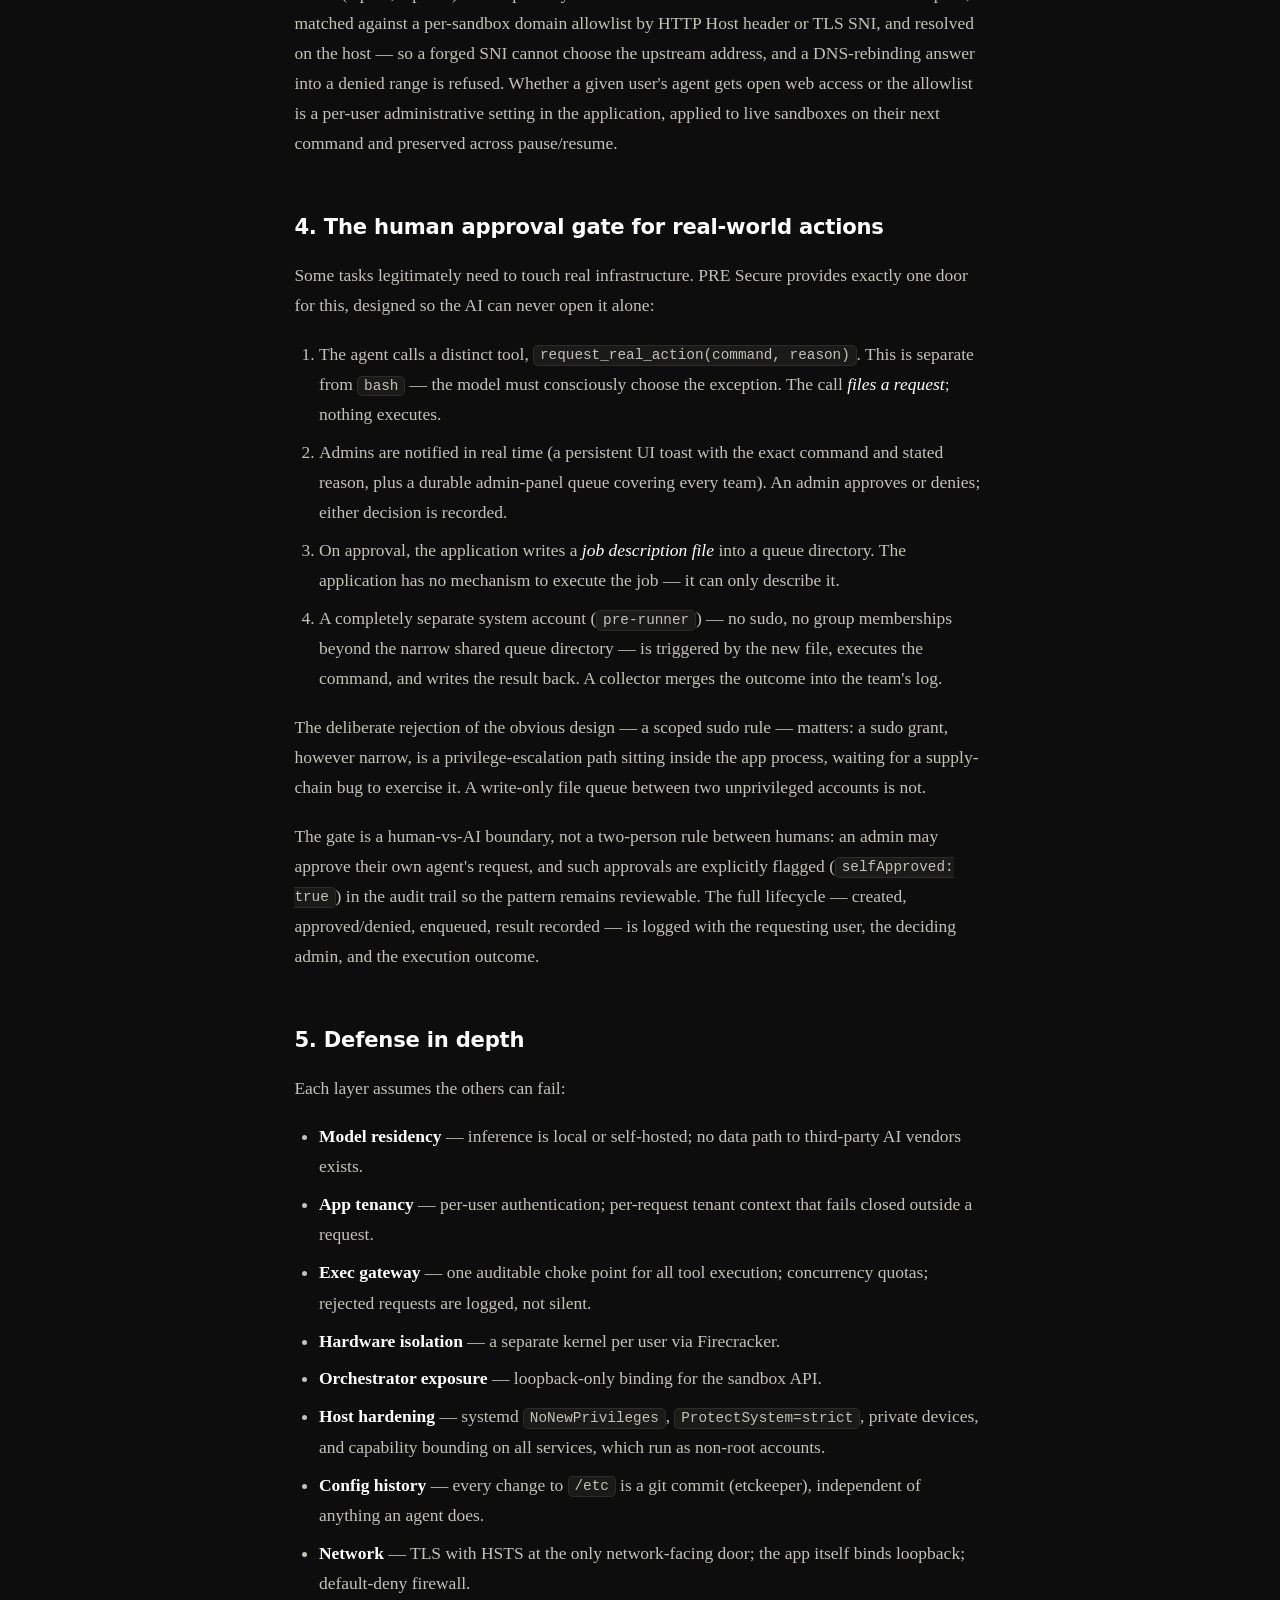
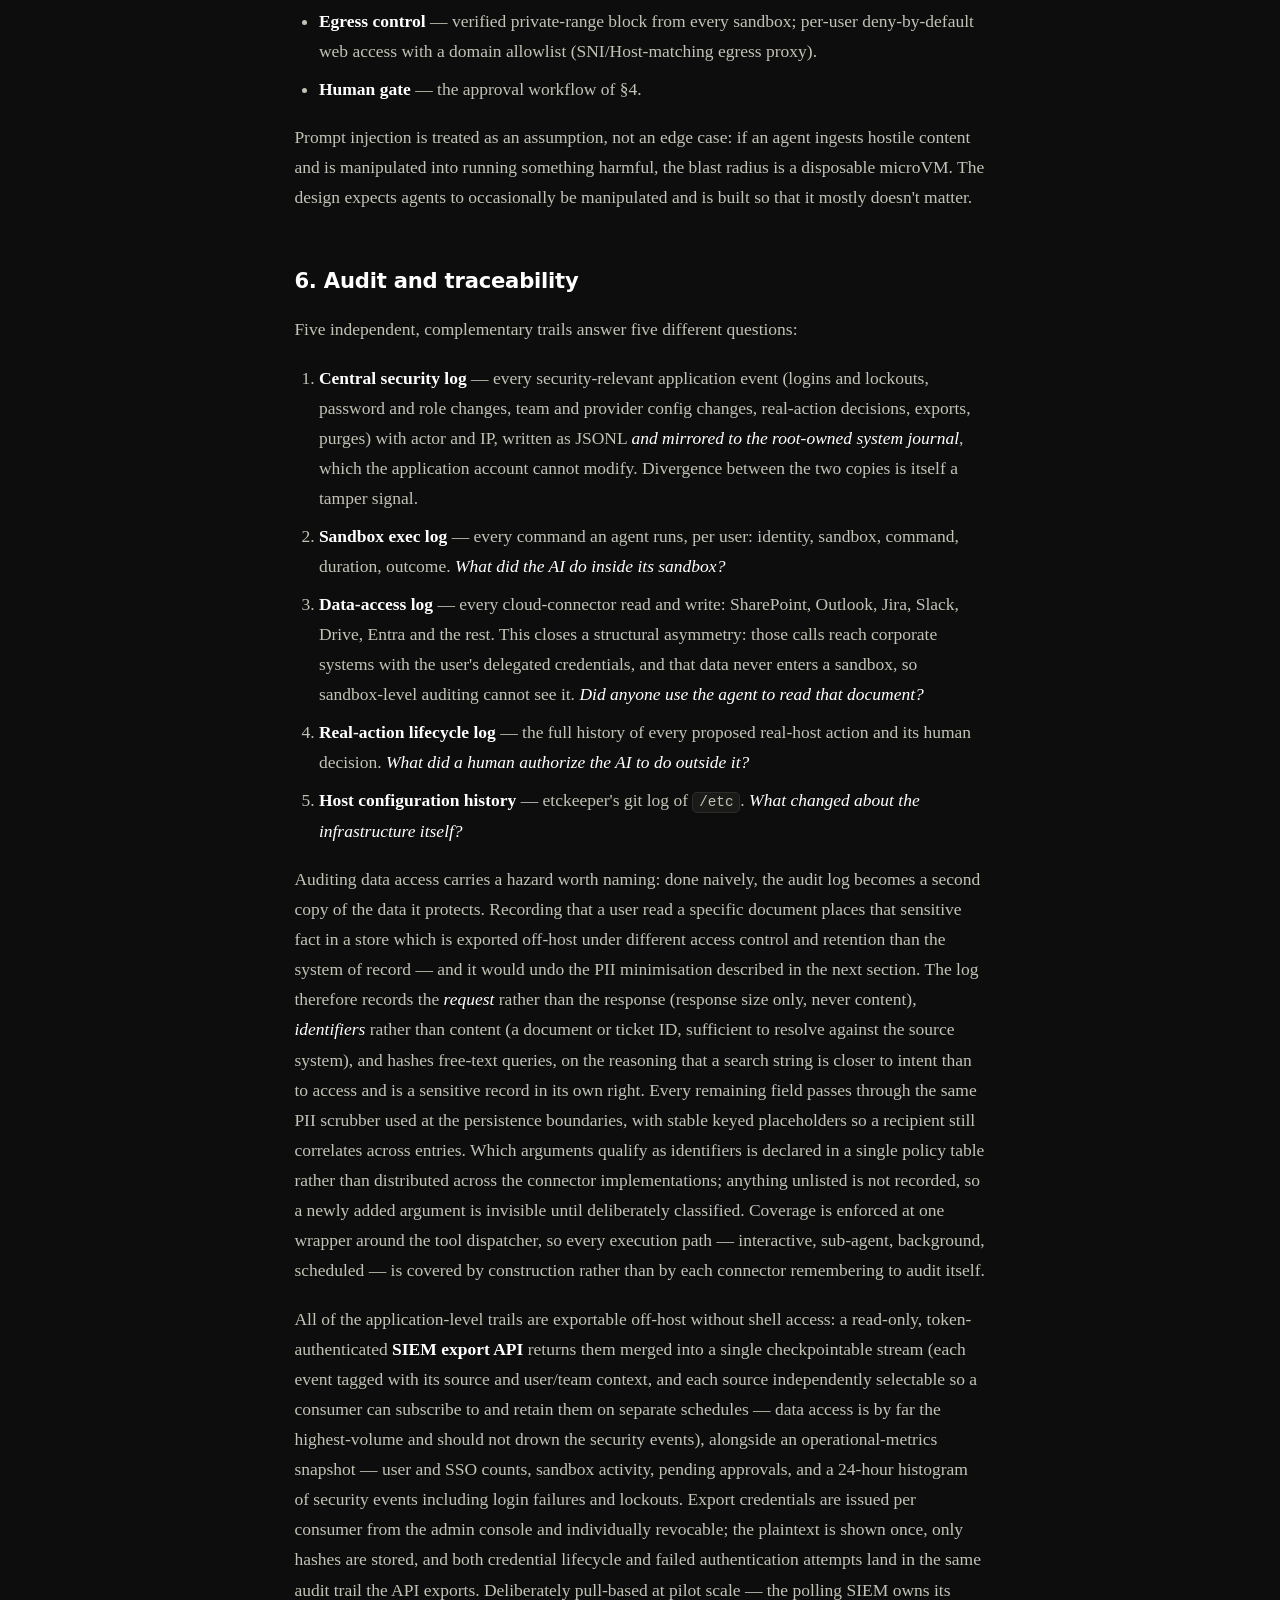
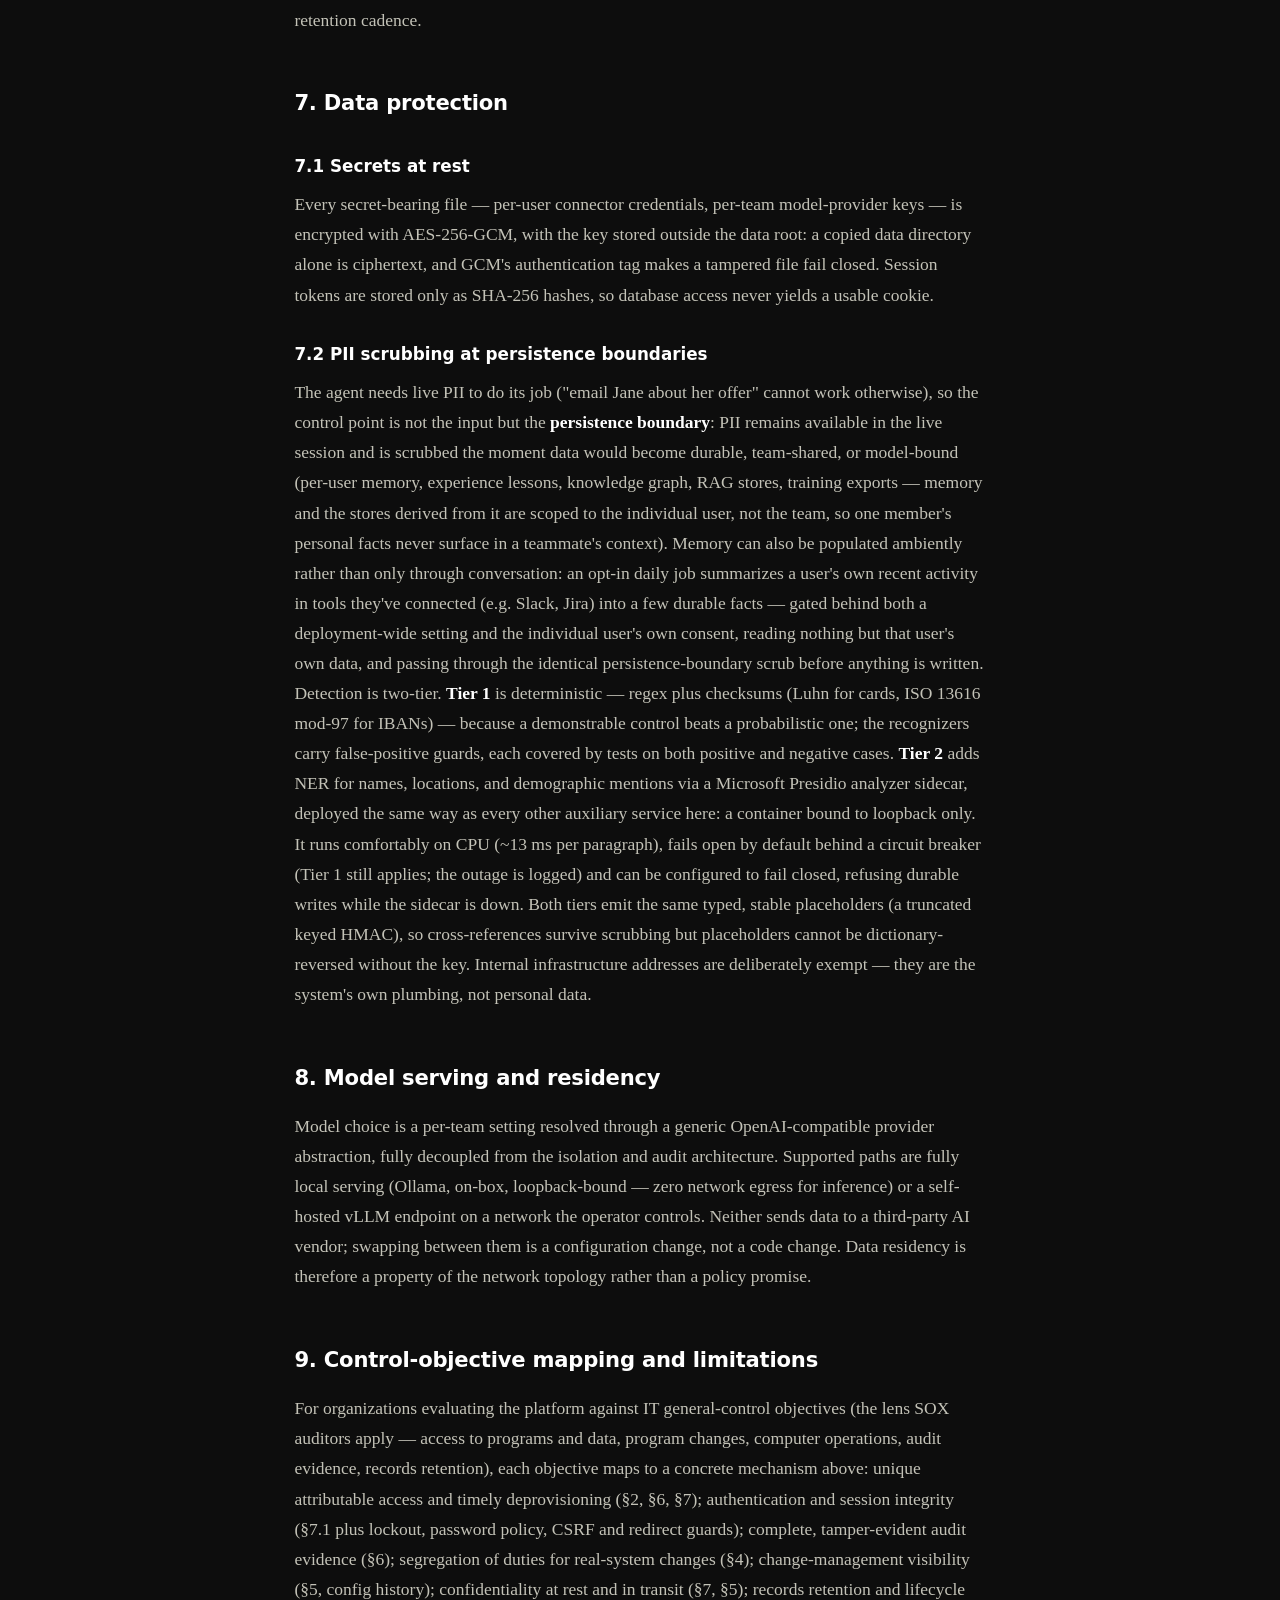
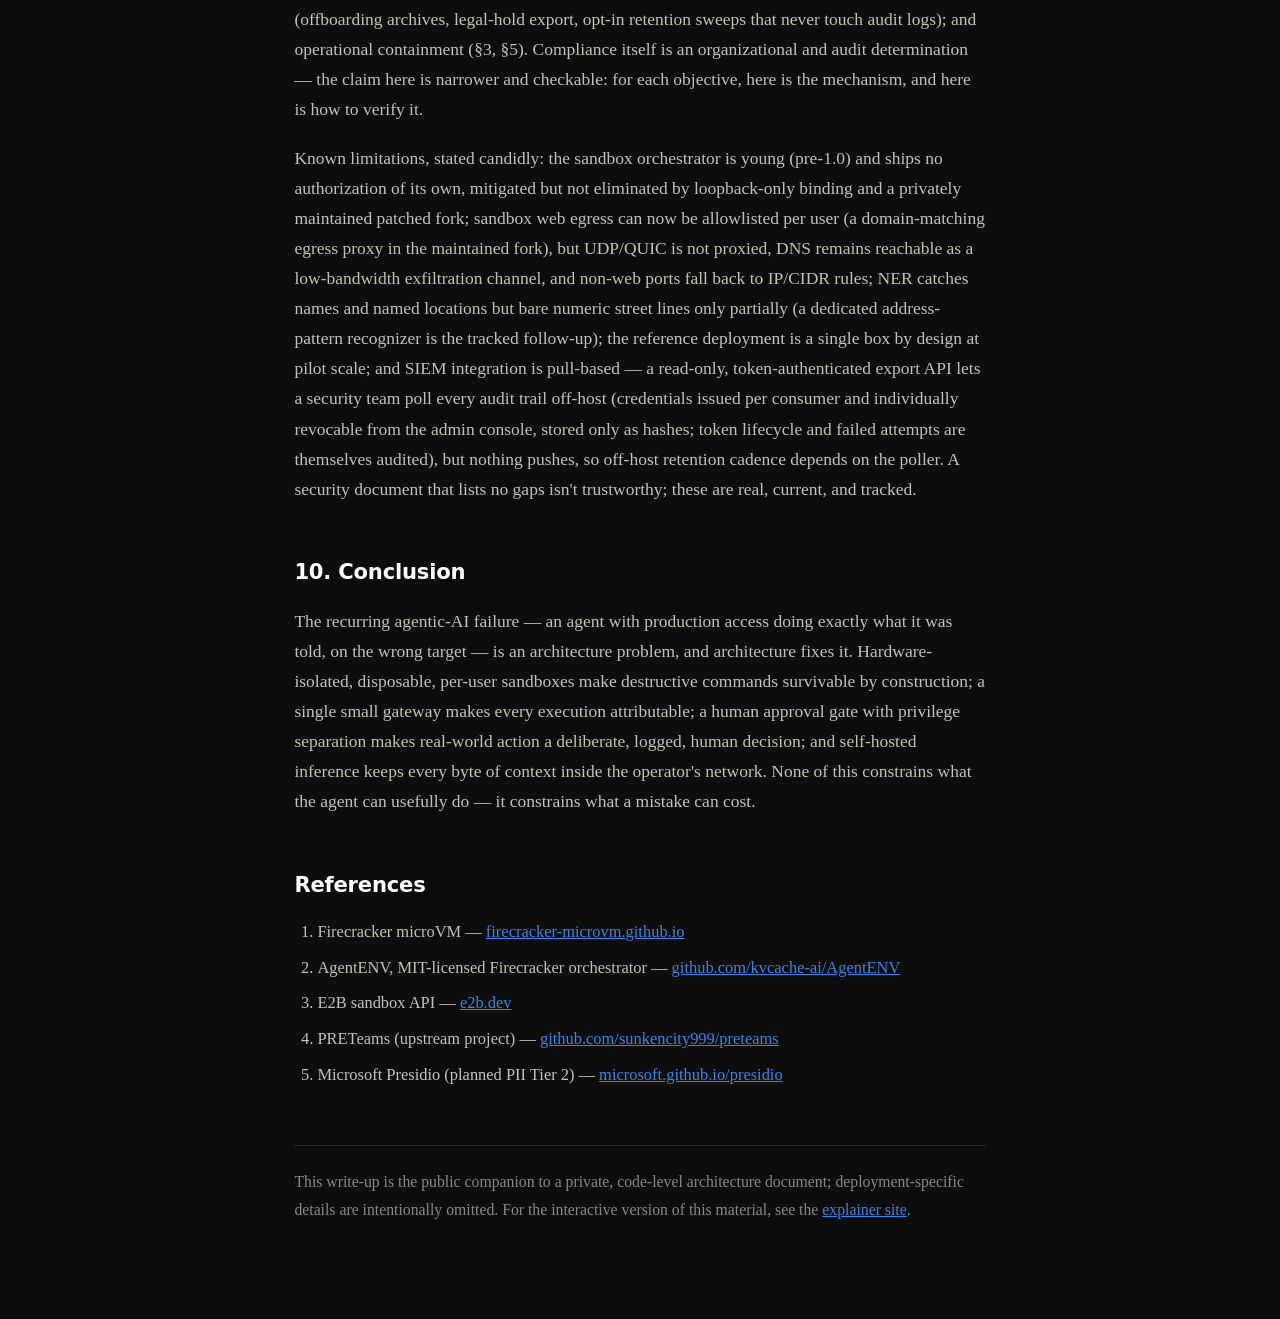
==== commit b6a9c92f: "docs: note ambient memory synthesis in the PII/persistence-boundary section Memory can now also be p" ====
--- a/paper.html
+++ b/paper.html
@@ -105,7 +105,7 @@
   <h3>7.1 Secrets at rest</h3>
   <p>Every secret-bearing file — per-user connector credentials, per-team model-provider keys — is encrypted with AES-256-GCM, with the key stored outside the data root: a copied data directory alone is ciphertext, and GCM's authentication tag makes a tampered file fail closed. Session tokens are stored only as SHA-256 hashes, so database access never yields a usable cookie.</p>
   <h3>7.2 PII scrubbing at persistence boundaries</h3>
-  <p>The agent needs live PII to do its job ("email Jane about her offer" cannot work otherwise), so the control point is not the input but the <strong>persistence boundary</strong>: PII remains available in the live session and is scrubbed the moment data would become durable, team-shared, or model-bound (per-user memory, experience lessons, knowledge graph, RAG stores, training exports — memory and the stores derived from it are scoped to the individual user, not the team, so one member's personal facts never surface in a teammate's context). Detection is two-tier. <strong>Tier 1</strong> is deterministic — regex plus checksums (Luhn for cards, ISO 13616 mod-97 for IBANs) — because a demonstrable control beats a probabilistic one; the recognizers carry false-positive guards, each covered by tests on both positive and negative cases. <strong>Tier 2</strong> adds NER for names, locations, and demographic mentions via a Microsoft Presidio analyzer sidecar, deployed the same way as every other auxiliary service here: a container bound to loopback only. It runs comfortably on CPU (~13&nbsp;ms per paragraph), fails open by default behind a circuit breaker (Tier 1 still applies; the outage is logged) and can be configured to fail closed, refusing durable writes while the sidecar is down. Both tiers emit the same typed, stable placeholders (a truncated keyed HMAC), so cross-references survive scrubbing but placeholders cannot be dictionary-reversed without the key. Internal infrastructure addresses are deliberately exempt — they are the system's own plumbing, not personal data.</p>
+  <p>The agent needs live PII to do its job ("email Jane about her offer" cannot work otherwise), so the control point is not the input but the <strong>persistence boundary</strong>: PII remains available in the live session and is scrubbed the moment data would become durable, team-shared, or model-bound (per-user memory, experience lessons, knowledge graph, RAG stores, training exports — memory and the stores derived from it are scoped to the individual user, not the team, so one member's personal facts never surface in a teammate's context). Memory can also be populated ambiently rather than only through conversation: an opt-in daily job summarizes a user's own recent activity in tools they've connected (e.g. Slack, Jira) into a few durable facts — gated behind both a deployment-wide setting and the individual user's own consent, reading nothing but that user's own data, and passing through the identical persistence-boundary scrub before anything is written. Detection is two-tier. <strong>Tier 1</strong> is deterministic — regex plus checksums (Luhn for cards, ISO 13616 mod-97 for IBANs) — because a demonstrable control beats a probabilistic one; the recognizers carry false-positive guards, each covered by tests on both positive and negative cases. <strong>Tier 2</strong> adds NER for names, locations, and demographic mentions via a Microsoft Presidio analyzer sidecar, deployed the same way as every other auxiliary service here: a container bound to loopback only. It runs comfortably on CPU (~13&nbsp;ms per paragraph), fails open by default behind a circuit breaker (Tier 1 still applies; the outage is logged) and can be configured to fail closed, refusing durable writes while the sidecar is down. Both tiers emit the same typed, stable placeholders (a truncated keyed HMAC), so cross-references survive scrubbing but placeholders cannot be dictionary-reversed without the key. Internal infrastructure addresses are deliberately exempt — they are the system's own plumbing, not personal data.</p>
 </section>
 
 <section>
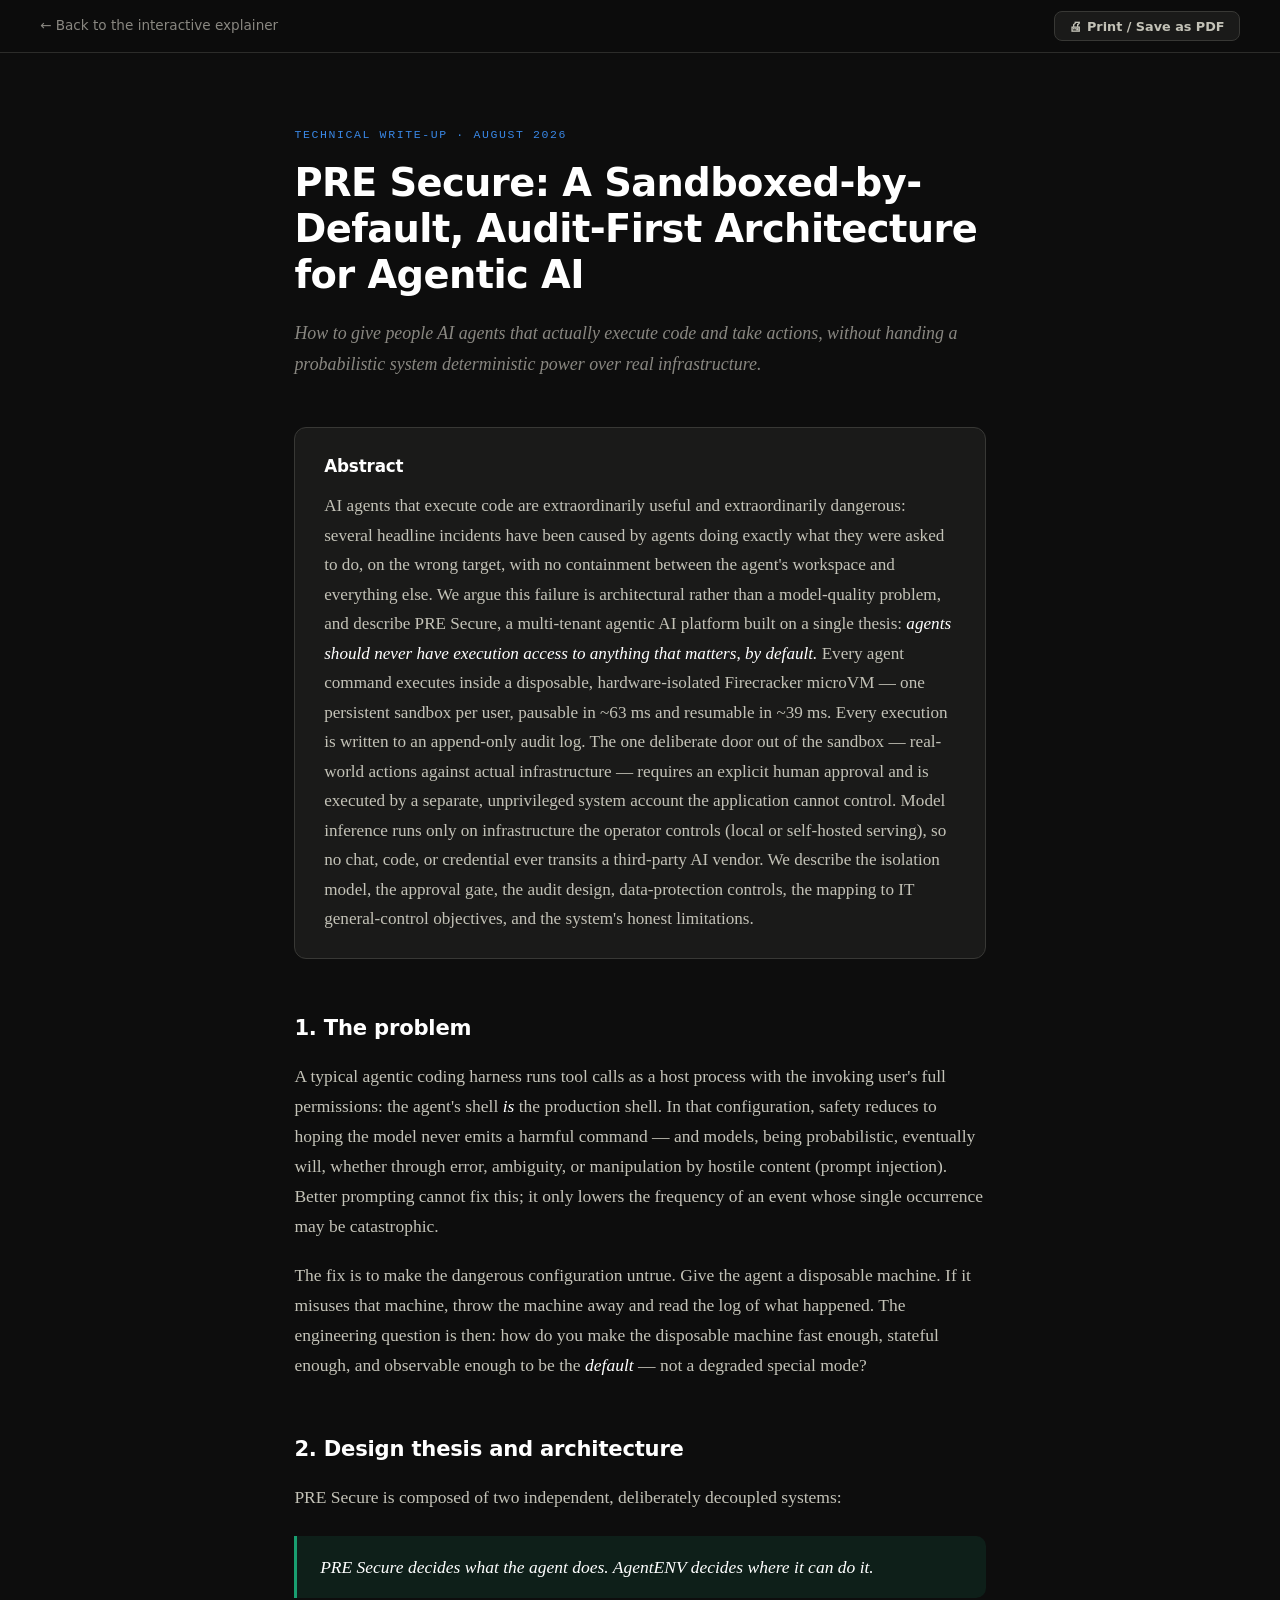
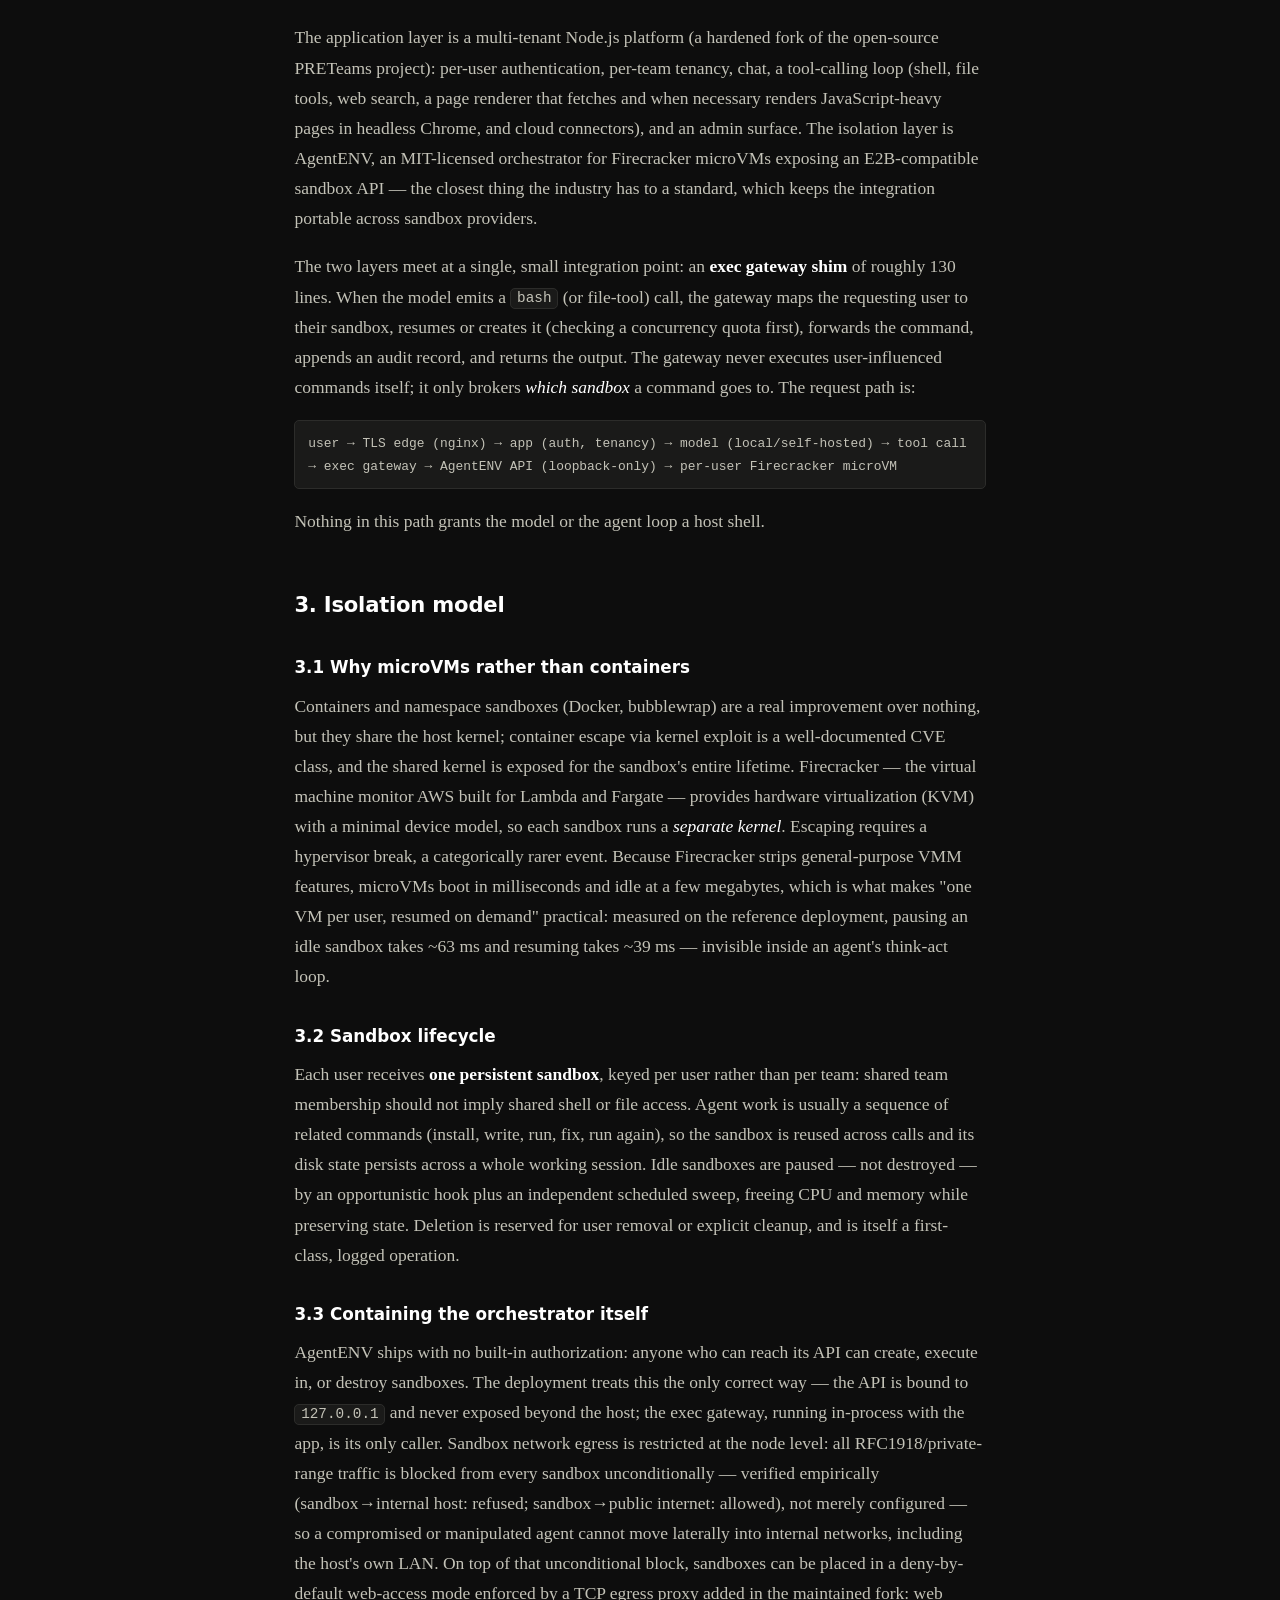
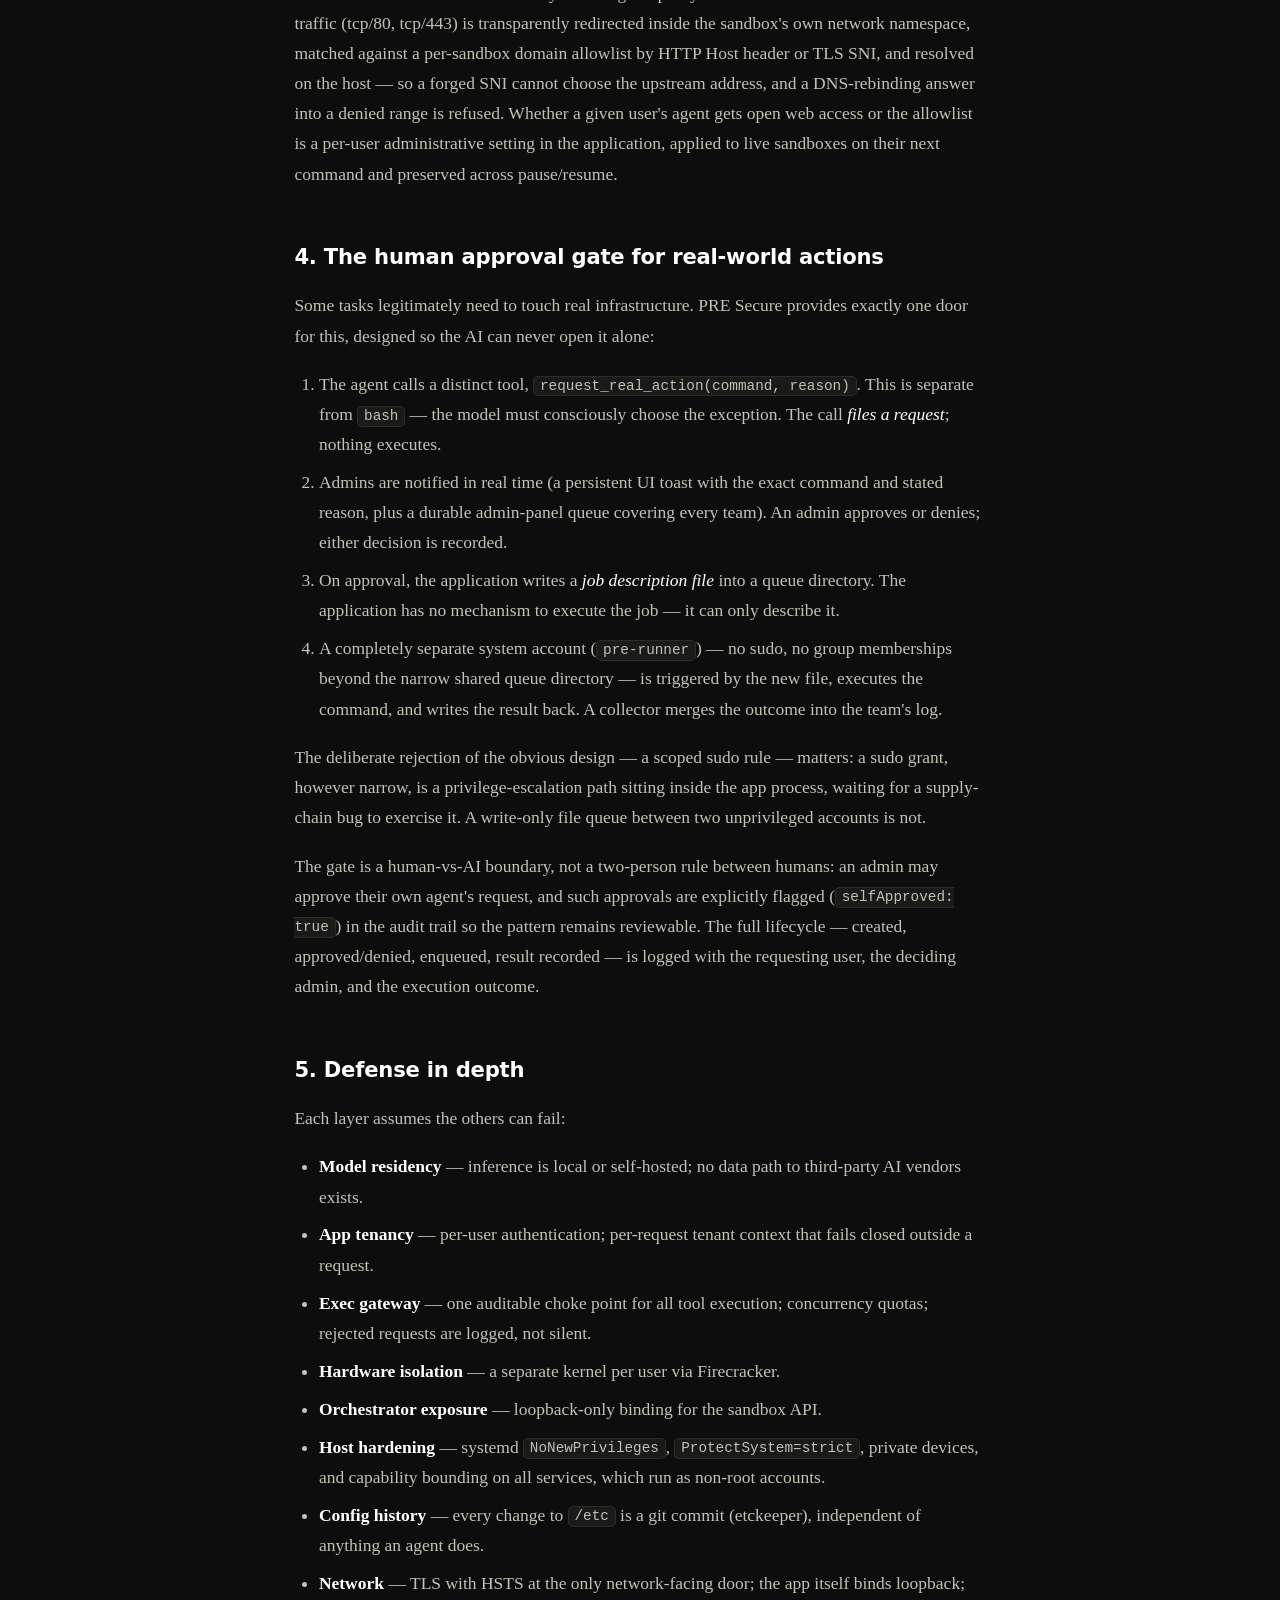
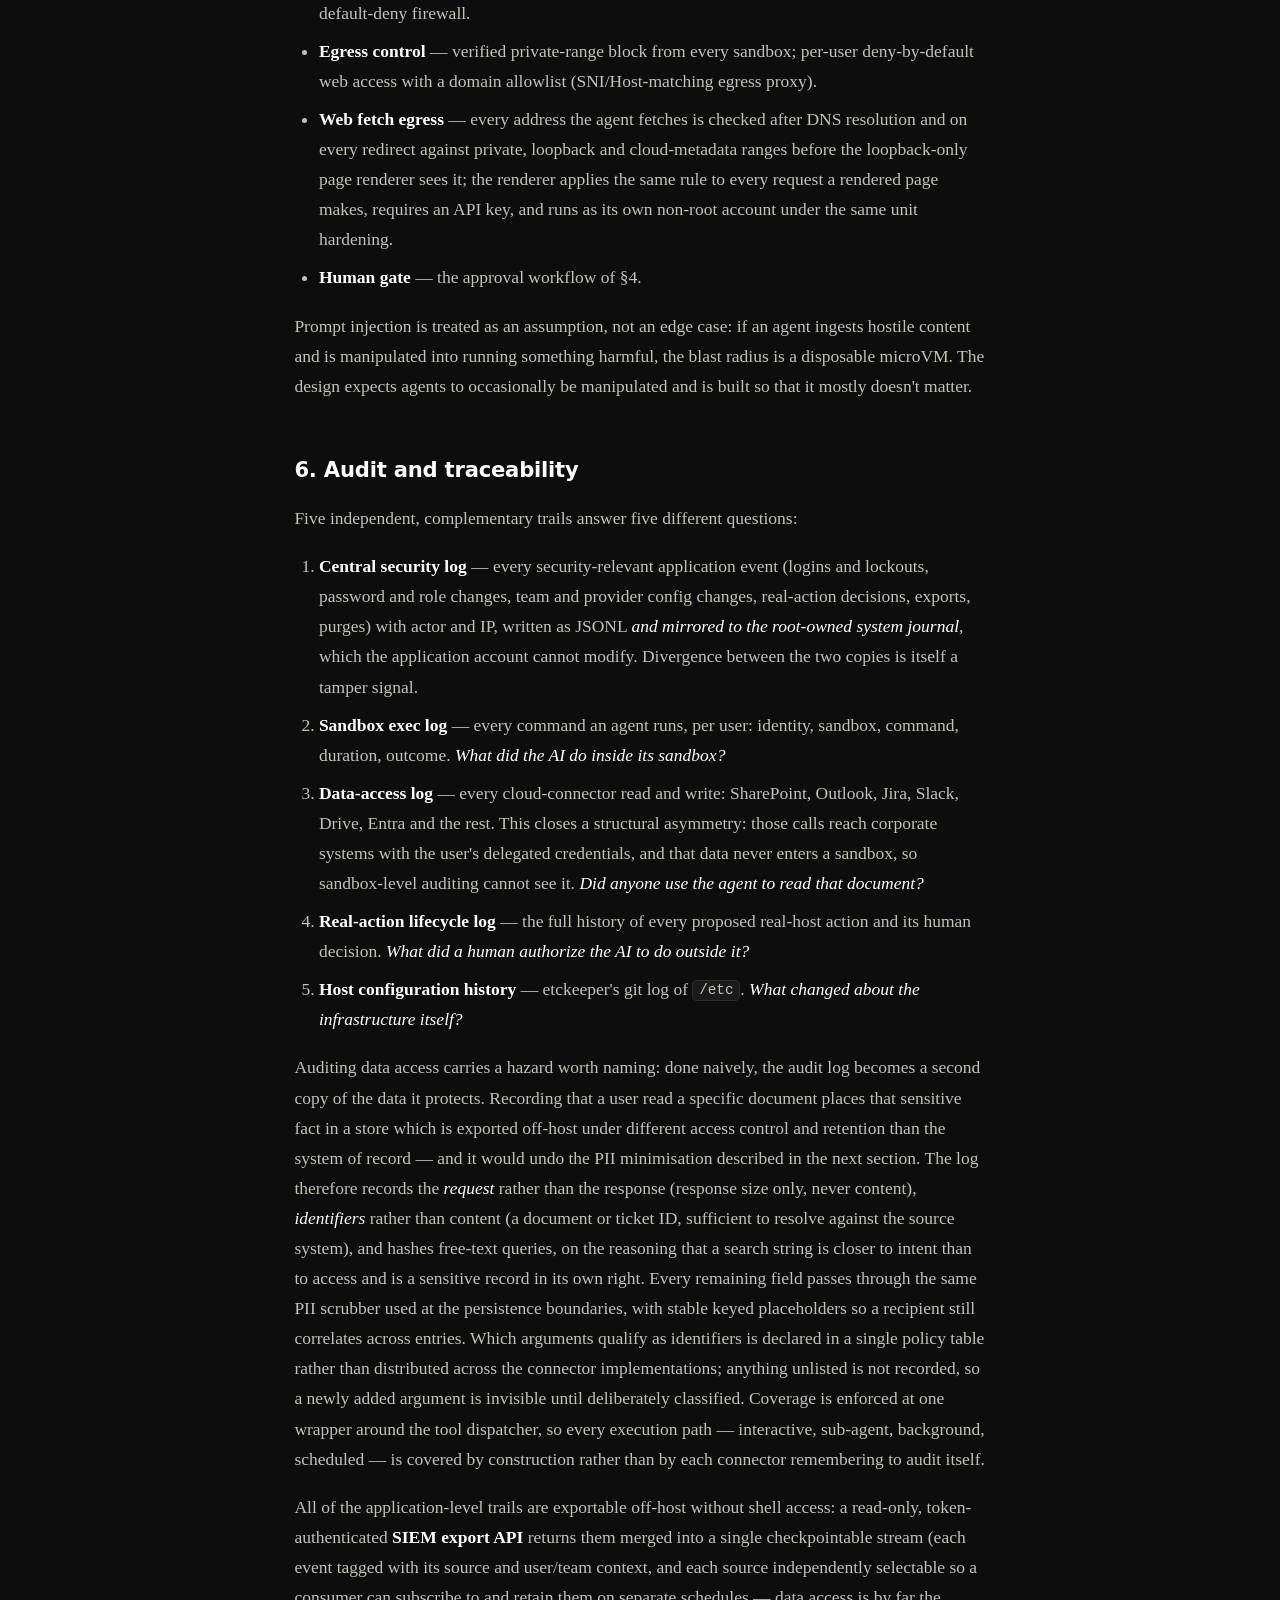
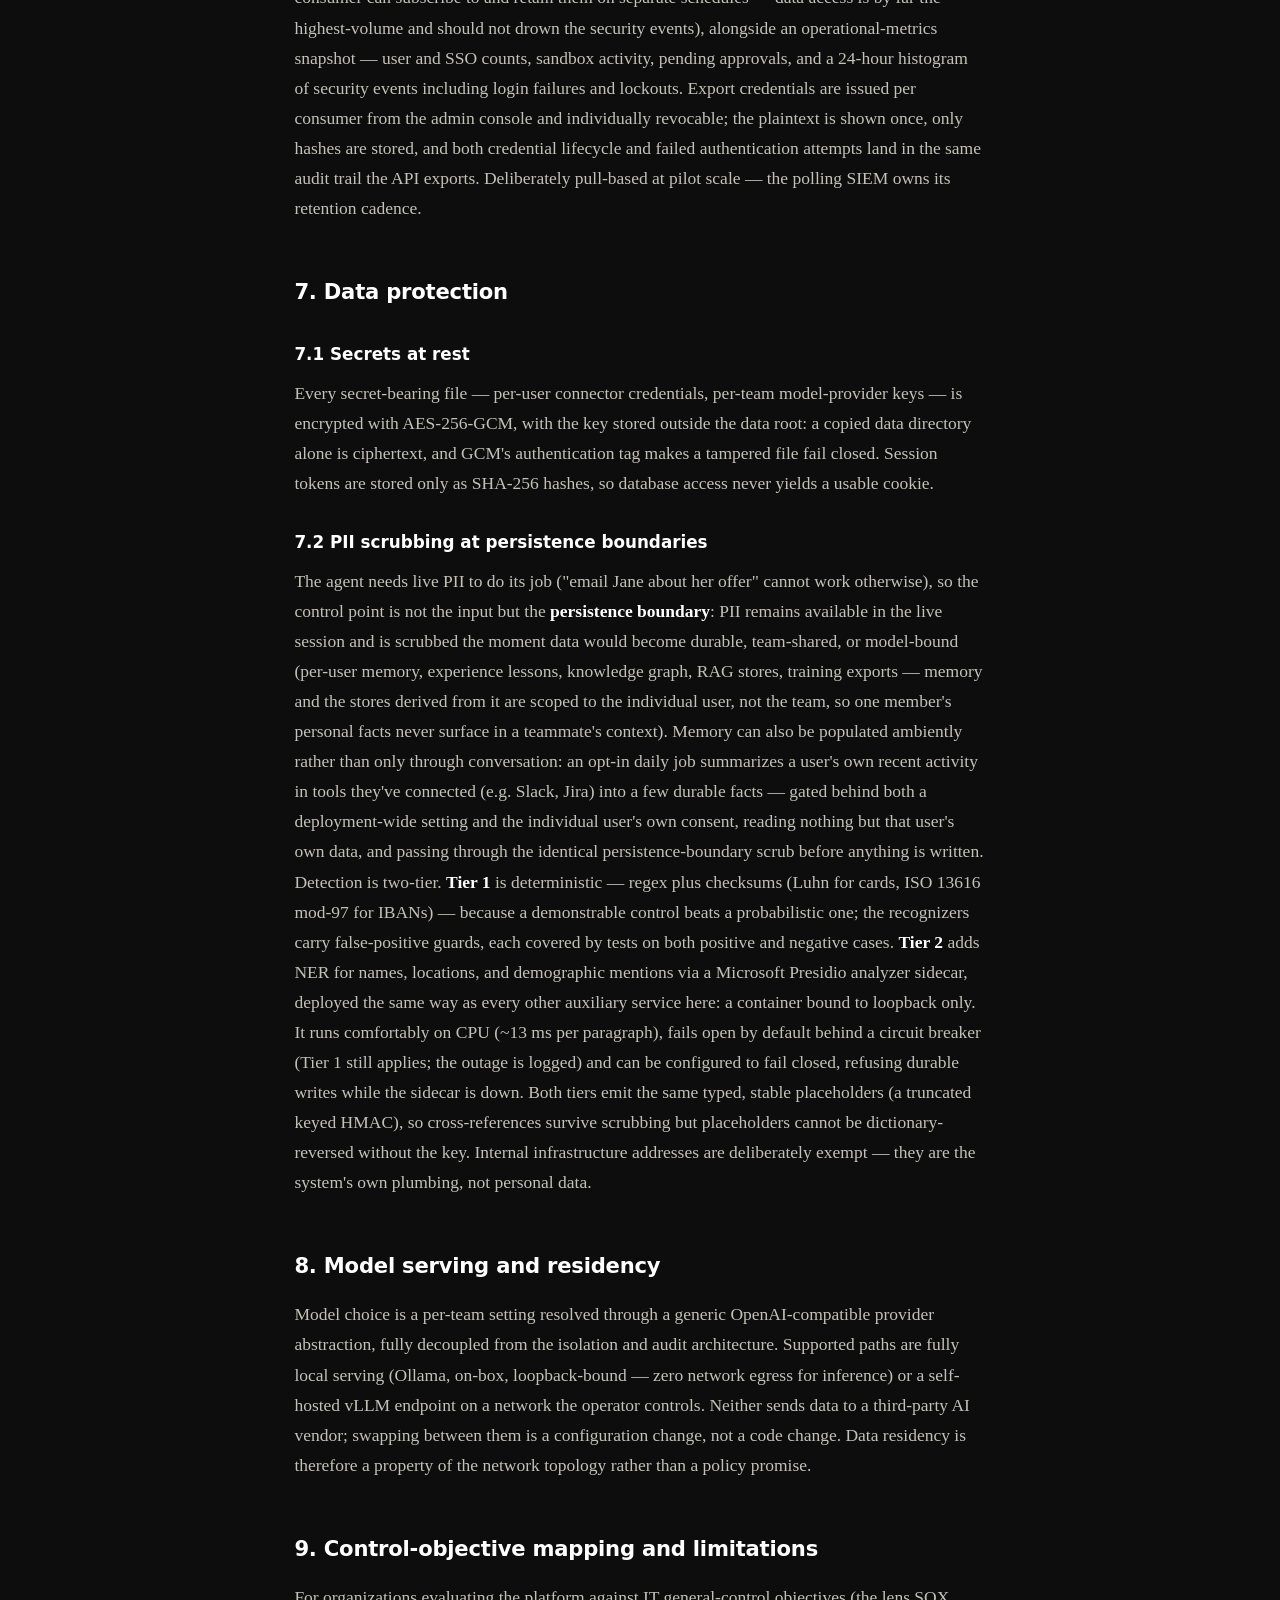
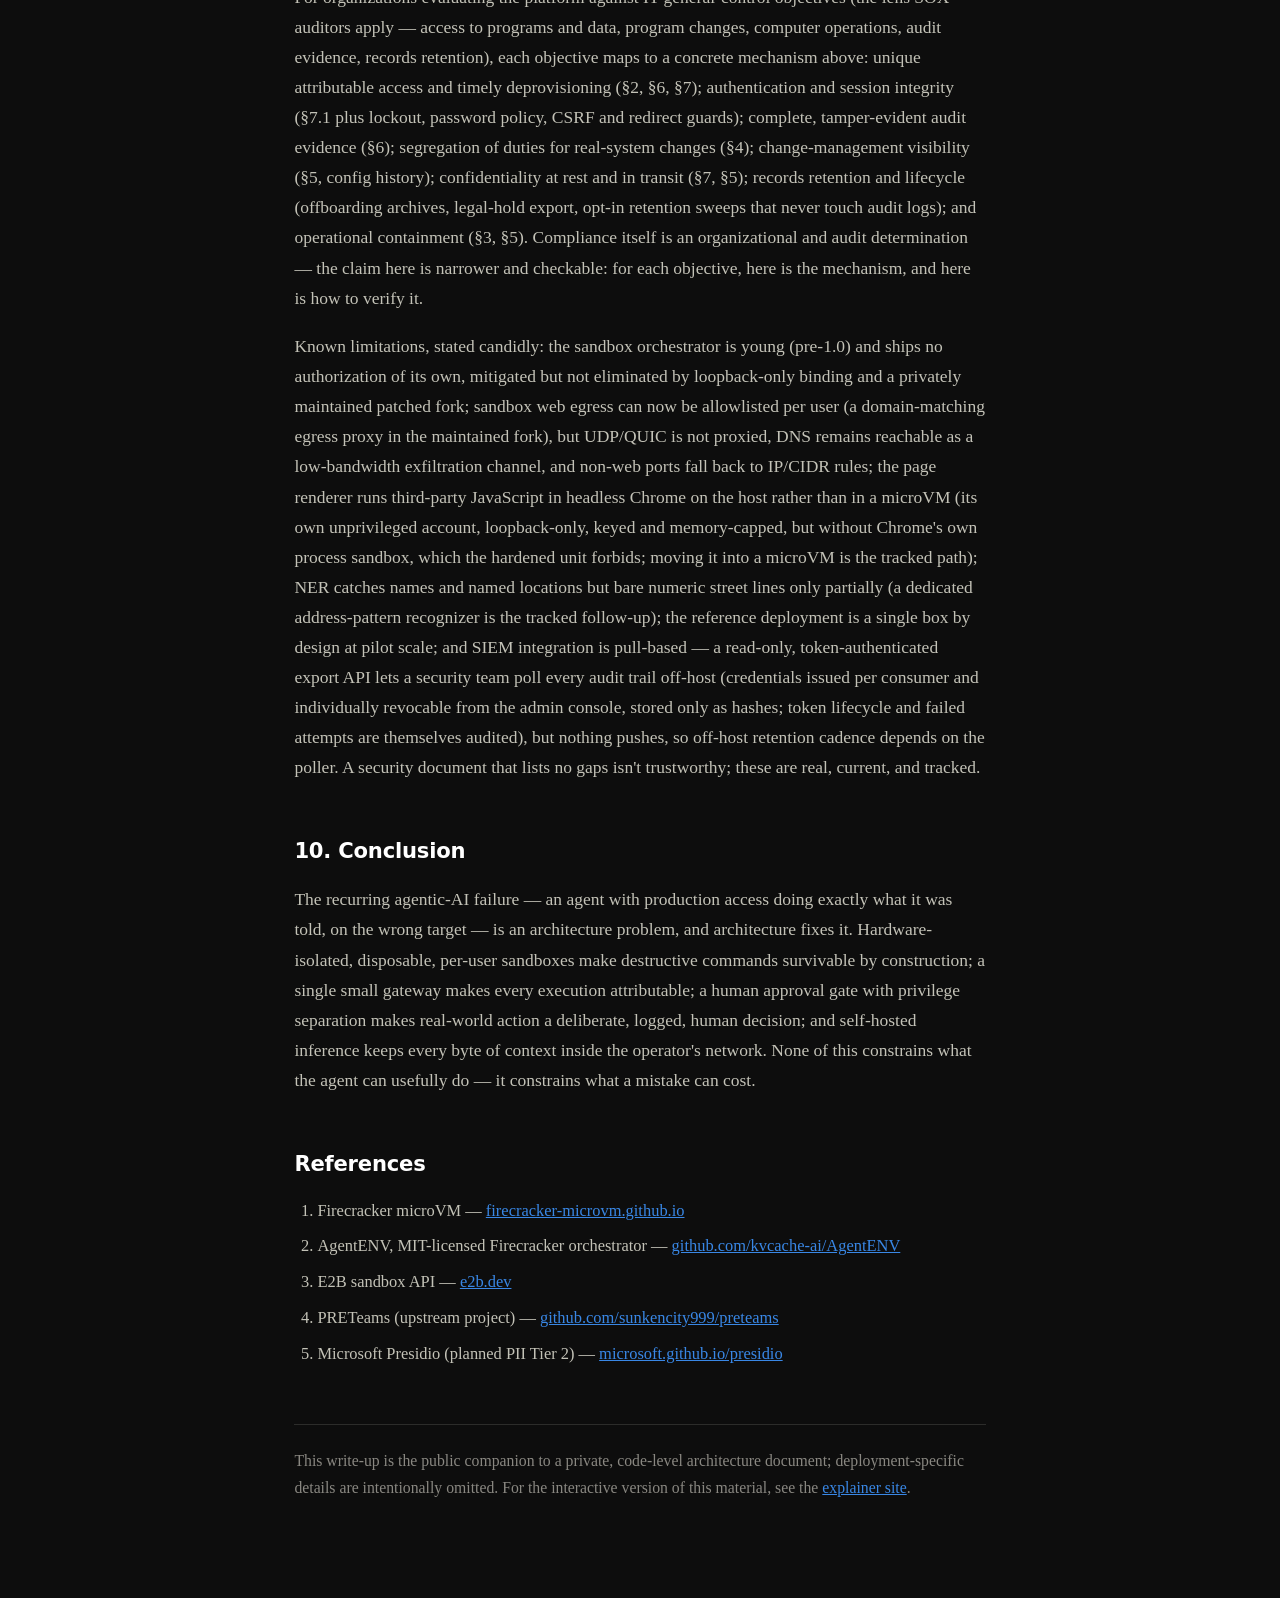
==== commit bf397448: "feat: the web renderer — capability card, architecture node, eleventh layer, candor item - Capabilit" ====
--- a/paper.html
+++ b/paper.html
@@ -38,7 +38,7 @@
   <h2>2. Design thesis and architecture</h2>
   <p>PRE Secure is composed of two independent, deliberately decoupled systems:</p>
   <blockquote>PRE Secure decides <em>what</em> the agent does. AgentENV decides <em>where</em> it can do it.</blockquote>
-  <p>The application layer is a multi-tenant Node.js platform (a hardened fork of the open-source PRETeams project): per-user authentication, per-team tenancy, chat, a tool-calling loop (shell, file tools, web search, cloud connectors), and an admin surface. The isolation layer is AgentENV, an MIT-licensed orchestrator for Firecracker microVMs exposing an E2B-compatible sandbox API — the closest thing the industry has to a standard, which keeps the integration portable across sandbox providers.</p>
+  <p>The application layer is a multi-tenant Node.js platform (a hardened fork of the open-source PRETeams project): per-user authentication, per-team tenancy, chat, a tool-calling loop (shell, file tools, web search, a page renderer that fetches and when necessary renders JavaScript-heavy pages in headless Chrome, and cloud connectors), and an admin surface. The isolation layer is AgentENV, an MIT-licensed orchestrator for Firecracker microVMs exposing an E2B-compatible sandbox API — the closest thing the industry has to a standard, which keeps the integration portable across sandbox providers.</p>
   <p>The two layers meet at a single, small integration point: an <strong>exec gateway shim</strong> of roughly 130 lines. When the model emits a <code>bash</code> (or file-tool) call, the gateway maps the requesting user to their sandbox, resumes or creates it (checking a concurrency quota first), forwards the command, appends an audit record, and returns the output. The gateway never executes user-influenced commands itself; it only brokers <em>which sandbox</em> a command goes to. The request path is:</p>
   <p class="flow-line"><code>user → TLS edge (nginx) → app (auth, tenancy) → model (local/self-hosted) → tool call → exec gateway → AgentENV API (loopback-only) → per-user Firecracker microVM</code></p>
   <p>Nothing in this path grants the model or the agent loop a host shell.</p>
@@ -80,6 +80,7 @@
     <li><strong>Config history</strong> — every change to <code>/etc</code> is a git commit (etckeeper), independent of anything an agent does.</li>
     <li><strong>Network</strong> — TLS with HSTS at the only network-facing door; the app itself binds loopback; default-deny firewall.</li>
     <li><strong>Egress control</strong> — verified private-range block from every sandbox; per-user deny-by-default web access with a domain allowlist (SNI/Host-matching egress proxy).</li>
+    <li><strong>Web fetch egress</strong> — every address the agent fetches is checked after DNS resolution and on every redirect against private, loopback and cloud-metadata ranges before the loopback-only page renderer sees it; the renderer applies the same rule to every request a rendered page makes, requires an API key, and runs as its own non-root account under the same unit hardening.</li>
     <li><strong>Human gate</strong> — the approval workflow of §4.</li>
   </ul>
   <p>Prompt injection is treated as an assumption, not an edge case: if an agent ingests hostile content and is manipulated into running something harmful, the blast radius is a disposable microVM. The design expects agents to occasionally be manipulated and is built so that it mostly doesn't matter.</p>
@@ -116,7 +117,7 @@
 <section>
   <h2>9. Control-objective mapping and limitations</h2>
   <p>For organizations evaluating the platform against IT general-control objectives (the lens SOX auditors apply — access to programs and data, program changes, computer operations, audit evidence, records retention), each objective maps to a concrete mechanism above: unique attributable access and timely deprovisioning (§2, §6, §7); authentication and session integrity (§7.1 plus lockout, password policy, CSRF and redirect guards); complete, tamper-evident audit evidence (§6); segregation of duties for real-system changes (§4); change-management visibility (§5, config history); confidentiality at rest and in transit (§7, §5); records retention and lifecycle (offboarding archives, legal-hold export, opt-in retention sweeps that never touch audit logs); and operational containment (§3, §5). Compliance itself is an organizational and audit determination — the claim here is narrower and checkable: for each objective, here is the mechanism, and here is how to verify it.</p>
-  <p>Known limitations, stated candidly: the sandbox orchestrator is young (pre-1.0) and ships no authorization of its own, mitigated but not eliminated by loopback-only binding and a privately maintained patched fork; sandbox web egress can now be allowlisted per user (a domain-matching egress proxy in the maintained fork), but UDP/QUIC is not proxied, DNS remains reachable as a low-bandwidth exfiltration channel, and non-web ports fall back to IP/CIDR rules; NER catches names and named locations but bare numeric street lines only partially (a dedicated address-pattern recognizer is the tracked follow-up); the reference deployment is a single box by design at pilot scale; and SIEM integration is pull-based — a read-only, token-authenticated export API lets a security team poll every audit trail off-host (credentials issued per consumer and individually revocable from the admin console, stored only as hashes; token lifecycle and failed attempts are themselves audited), but nothing pushes, so off-host retention cadence depends on the poller. A security document that lists no gaps isn't trustworthy; these are real, current, and tracked.</p>
+  <p>Known limitations, stated candidly: the sandbox orchestrator is young (pre-1.0) and ships no authorization of its own, mitigated but not eliminated by loopback-only binding and a privately maintained patched fork; sandbox web egress can now be allowlisted per user (a domain-matching egress proxy in the maintained fork), but UDP/QUIC is not proxied, DNS remains reachable as a low-bandwidth exfiltration channel, and non-web ports fall back to IP/CIDR rules; the page renderer runs third-party JavaScript in headless Chrome on the host rather than in a microVM (its own unprivileged account, loopback-only, keyed and memory-capped, but without Chrome's own process sandbox, which the hardened unit forbids; moving it into a microVM is the tracked path); NER catches names and named locations but bare numeric street lines only partially (a dedicated address-pattern recognizer is the tracked follow-up); the reference deployment is a single box by design at pilot scale; and SIEM integration is pull-based — a read-only, token-authenticated export API lets a security team poll every audit trail off-host (credentials issued per consumer and individually revocable from the admin console, stored only as hashes; token lifecycle and failed attempts are themselves audited), but nothing pushes, so off-host retention cadence depends on the poller. A security document that lists no gaps isn't trustworthy; these are real, current, and tracked.</p>
 </section>
 
 <section>
